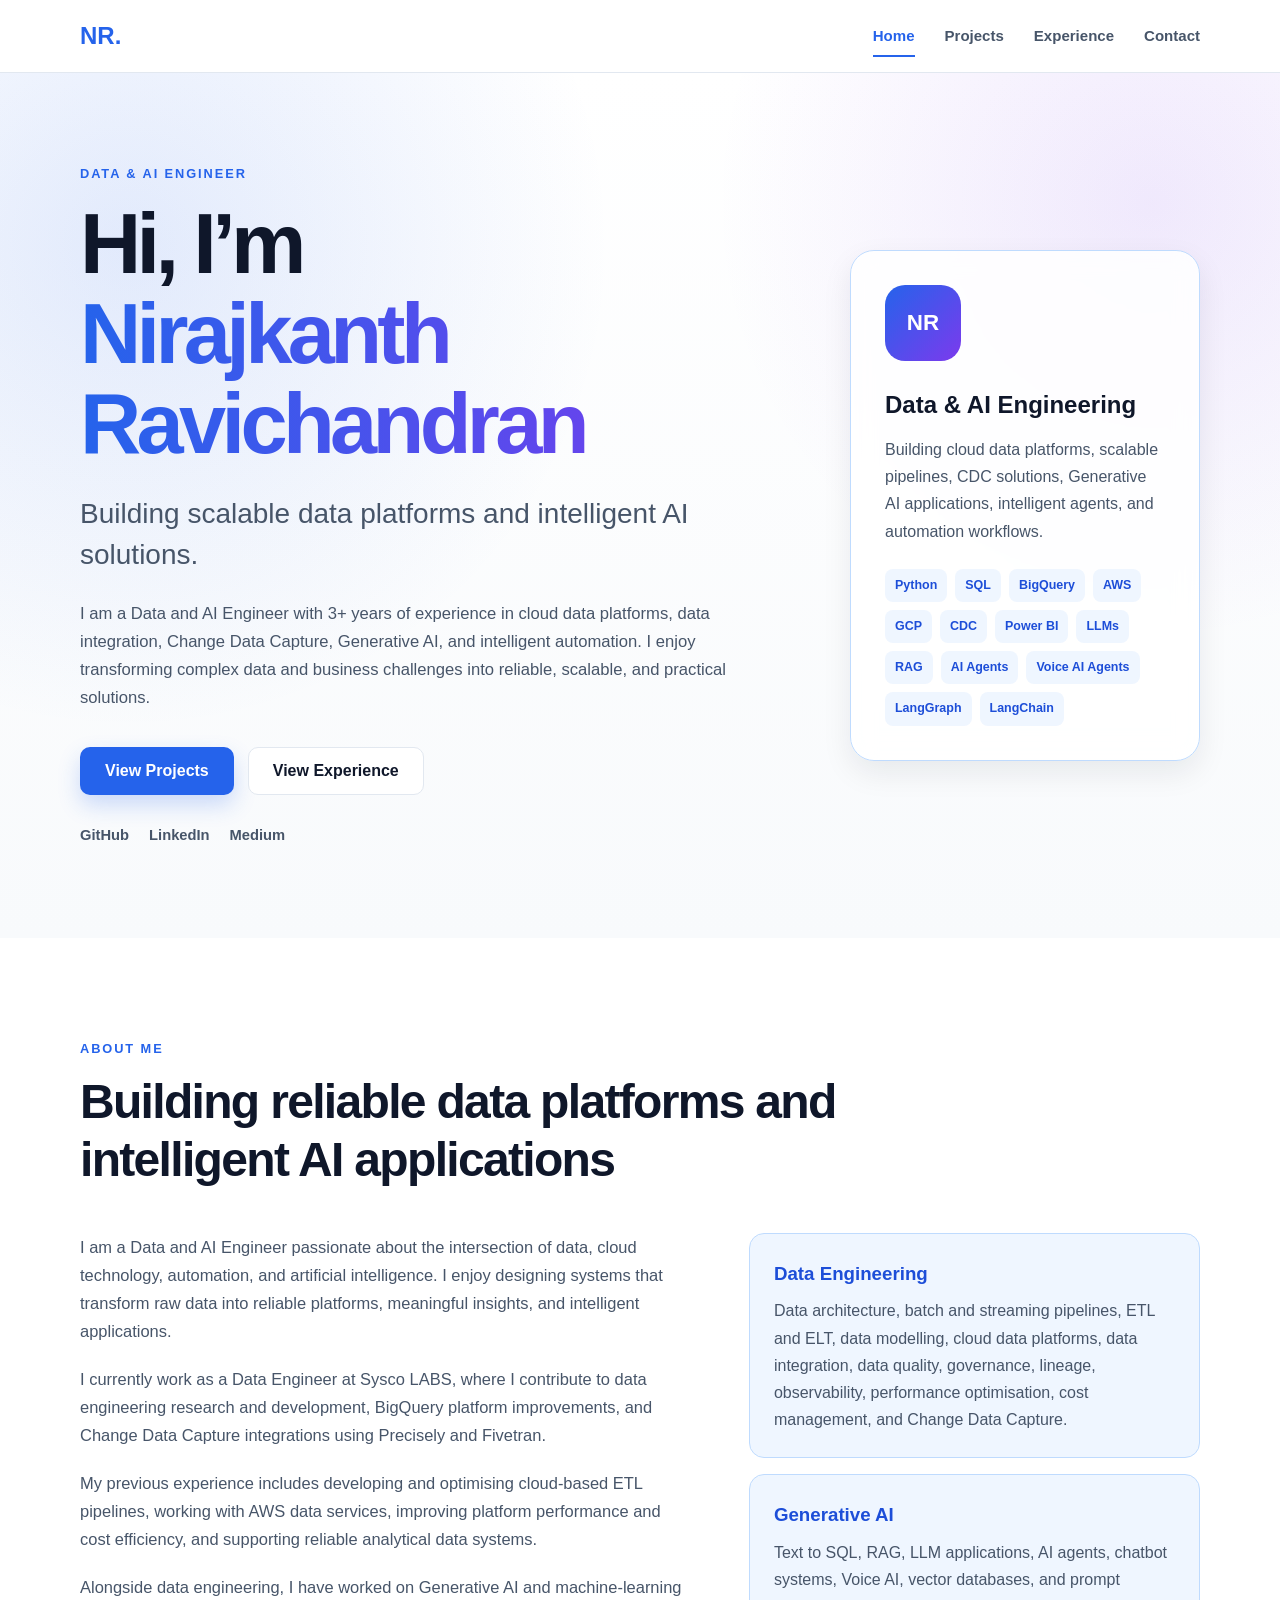
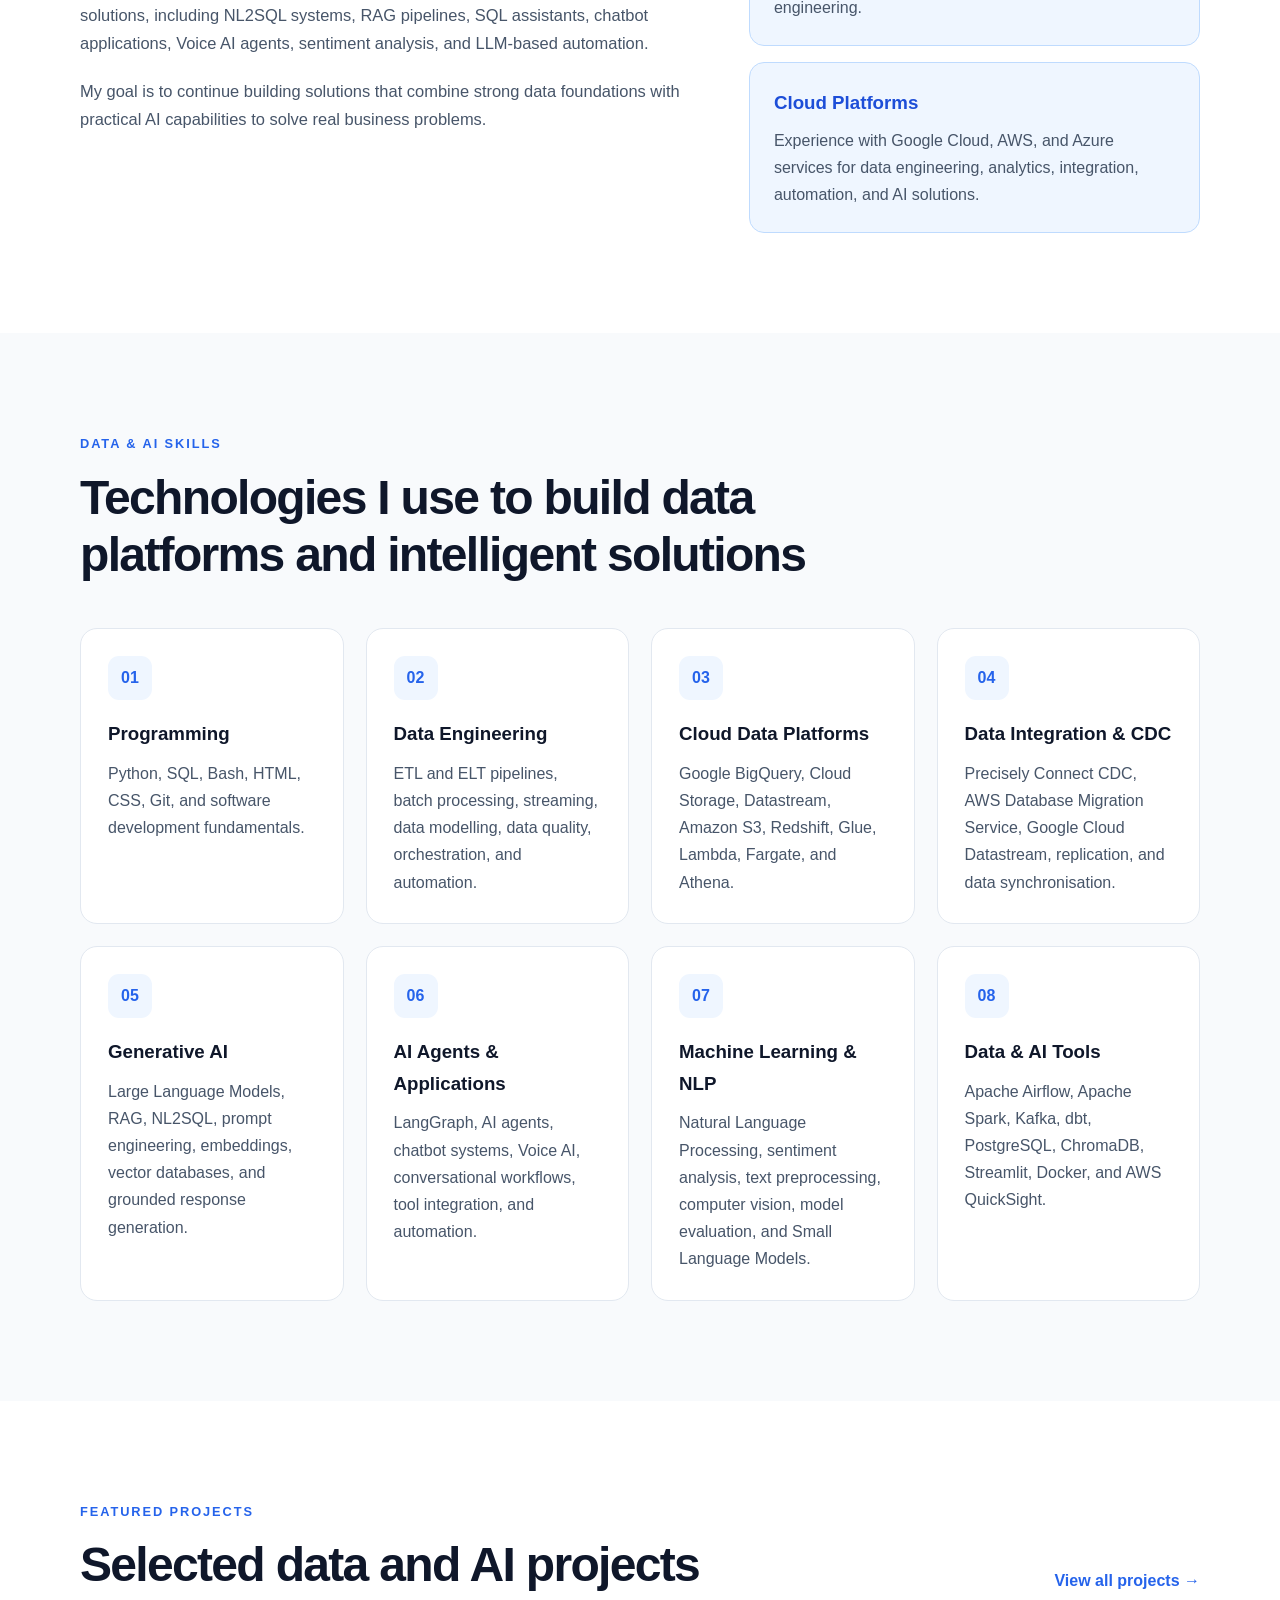
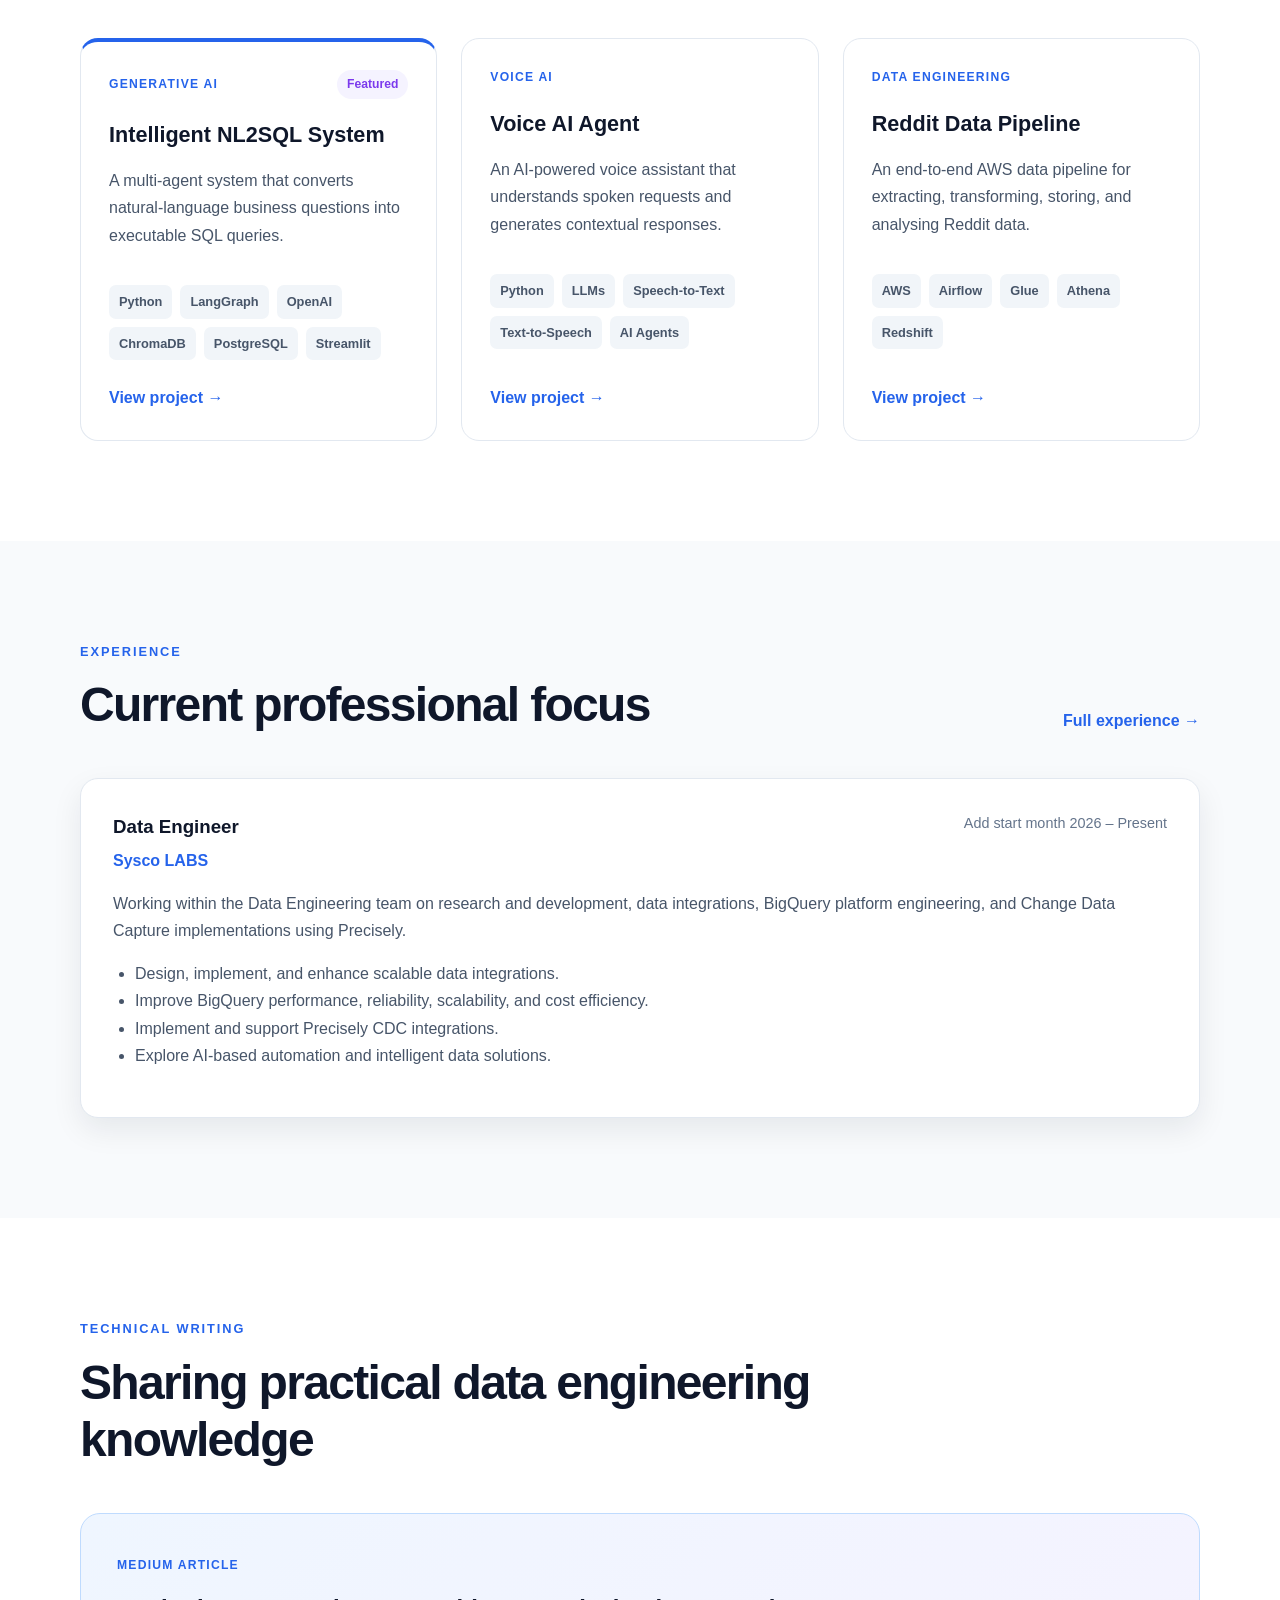
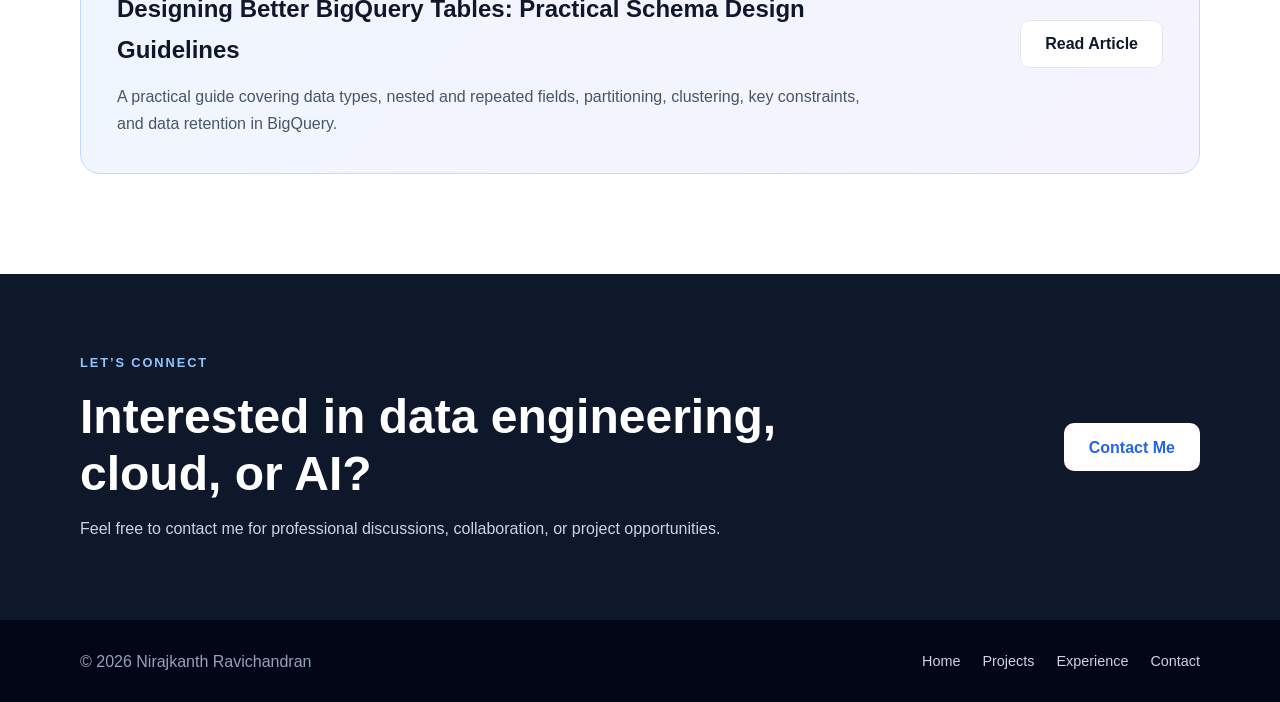
==== index.html @ 9b8dcc68 "updated" ====
<!DOCTYPE html>
<html lang="en">
<head>
  <meta charset="UTF-8">

  <meta
    name="viewport"
    content="width=device-width, initial-scale=1.0"
  >

  <meta
    name="description"
    content="Portfolio of Nirajkanth Ravichandran, Data Engineer and AI enthusiast."
  >

  <title>Nirajkanth Ravichandran | Data Engineer</title>

  <link rel="stylesheet" href="style.css">
</head>

<body>

  <header class="header">
    <nav class="navbar container">

      <a href="index.html" class="logo">NR.</a>

      <div class="nav-links">
        <a href="index.html" class="active">Home</a>
        <a href="projects.html">Projects</a>
        <a href="experience.html">Experience</a>
        <a href="contact.html">Contact</a>
      </div>

    </nav>
  </header>


  <main>

    <!-- Hero -->
    <section class="hero">

      <div class="container hero-grid">

        <div class="hero-content">

          <p class="eyebrow">
            DATA & AI ENGINEER
          </p>

          <h1>
            Hi, I’m
            <span>Nirajkanth Ravichandran</span>
          </h1>

          <h2>
            Building scalable data platforms and intelligent AI solutions.
          </h2>

          <p class="hero-description">
            I am a Data and AI Engineer with 3+ years of experience in cloud data platforms,
            data integration, Change Data Capture, Generative AI, and intelligent
            automation. I enjoy transforming complex data and business challenges
            into reliable, scalable, and practical solutions.
          </p>

          <div class="hero-buttons">

            <a
              href="projects.html"
              class="button primary-button"
            >
              View Projects
            </a>

            <a
              href="experience.html"
              class="button secondary-button"
            >
              View Experience
            </a>

          </div>

          <div class="social-links">

            <a
              href="https://github.com/Nirajkanth"
              target="_blank"
              rel="noopener noreferrer"
            >
              GitHub
            </a>

            <a
              href="https://www.linkedin.com/in/nirajkanth-ravichandran-13092b1b9"
              target="_blank"
              rel="noopener noreferrer"
            >
              LinkedIn
            </a>

            <a
              href="https://medium.com/@Nirajkanth"
              target="_blank"
              rel="noopener noreferrer"
            >
              Medium
            </a>

          </div>

        </div>


        <div class="hero-card">

          <div class="hero-card-icon">
            NR
          </div>

          <h3>Data & AI Engineering</h3>

          <p>
            Building cloud data platforms, scalable pipelines, CDC solutions,
            Generative AI applications, intelligent agents, and automation workflows.
          </p>

          <div class="hero-tags">
            <span>Python</span>
            <span>SQL</span>
            <span>BigQuery</span>
            <span>AWS</span>
            <span>GCP</span>
            <span>CDC</span>
            <span>Power BI</span>
            <span>LLMs</span>
            <span>RAG</span>
            <span>AI Agents</span>
            <span>Voice AI Agents</span>
            <span>LangGraph</span>
            <span>LangChain</span>
          </div>

        </div>

      </div>

    </section>


    <!-- About -->
    <section class="section">

      <div class="container">

        <p class="section-label">ABOUT ME</p>

        <h2 class="section-title">
          Building reliable data platforms and intelligent AI applications
        </h2>

        <div class="about-grid">

          <div class="about-content">

            <p>
              I am a Data and AI Engineer passionate about the intersection of
              data, cloud technology, automation, and artificial intelligence.
              I enjoy designing systems that transform raw data into reliable
              platforms, meaningful insights, and intelligent applications.
            </p>

            <p>
              I currently work as a Data Engineer at Sysco LABS, where I
              contribute to data engineering research and development,
              BigQuery platform improvements, and Change Data Capture
              integrations using Precisely and Fivetran.
            </p>

            <p>
              My previous experience includes developing and optimising
              cloud-based ETL pipelines, working with AWS data services,
              improving platform performance and cost efficiency, and supporting
              reliable analytical data systems.
            </p>

            <p>
              Alongside data engineering, I have worked on Generative AI and
              machine-learning solutions, including NL2SQL systems, RAG pipelines,
              SQL assistants, chatbot applications, Voice AI agents, sentiment
              analysis, and LLM-based automation.
            </p>

            <p>
              My goal is to continue building solutions that combine strong data
              foundations with practical AI capabilities to solve real business
              problems.
            </p>

          </div>


          <div class="highlights">

            <article class="highlight-card">
              <h3>Data Engineering</h3>
              <p>
                Data architecture, batch and streaming pipelines, ETL and ELT,
                data modelling, cloud data platforms, data integration,
                data quality, governance, lineage, observability,
                performance optimisation, cost management, and Change Data Capture.
              </p>
            </article>


            <article class="highlight-card">
              <h3>Generative AI</h3>
              <p>
                Text to SQL, RAG, LLM applications, AI agents, chatbot systems,
                Voice AI, vector databases, and prompt engineering.
              </p>
            </article>

            <article class="highlight-card">

              <h3>Cloud Platforms</h3>

              <p>
                 Experience with Google Cloud, AWS, and Azure services for
                data engineering, analytics, integration, automation,
                and AI solutions.
              </p>

            </article>

          </div>

        </div>

      </div>

    </section>


    <!-- Skills -->
    <section class="section alternate-section">

      <div class="container">

        <p class="section-label">DATA & AI SKILLS</p>

        <h2 class="section-title">
          Technologies I use to build data platforms and intelligent solutions
        </h2>

        <div class="skills-grid">

  <article class="skill-card">

    <div class="skill-number">01</div>

    <h3>Programming</h3>

    <p>
      Python, SQL, Bash, HTML, CSS, Git, and software development
      fundamentals.
    </p>

  </article>


  <article class="skill-card">

    <div class="skill-number">02</div>

    <h3>Data Engineering</h3>

    <p>
      ETL and ELT pipelines, batch processing, streaming,
      data modelling, data quality, orchestration, and automation.
    </p>

  </article>


  <article class="skill-card">

    <div class="skill-number">03</div>

    <h3>Cloud Data Platforms</h3>

    <p>
      Google BigQuery, Cloud Storage, Datastream, Amazon S3,
      Redshift, Glue, Lambda, Fargate, and Athena.
    </p>

  </article>


  <article class="skill-card">

    <div class="skill-number">04</div>

    <h3>Data Integration & CDC</h3>

    <p>
      Precisely Connect CDC, AWS Database Migration Service,
      Google Cloud Datastream, replication, and data synchronisation.
    </p>

  </article>


  <article class="skill-card">

    <div class="skill-number">05</div>

    <h3>Generative AI</h3>

    <p>
      Large Language Models, RAG, NL2SQL, prompt engineering,
      embeddings, vector databases, and grounded response generation.
    </p>

  </article>


  <article class="skill-card">

    <div class="skill-number">06</div>

    <h3>AI Agents & Applications</h3>

    <p>
      LangGraph, AI agents, chatbot systems, Voice AI,
      conversational workflows, tool integration, and automation.
    </p>

  </article>


  <article class="skill-card">

    <div class="skill-number">07</div>

    <h3>Machine Learning & NLP</h3>

    <p>
      Natural Language Processing, sentiment analysis,
      text preprocessing, computer vision, model evaluation,
      and Small Language Models.
    </p>

  </article>


  <article class="skill-card">

    <div class="skill-number">08</div>

    <h3>Data & AI Tools</h3>

    <p>
      Apache Airflow, Apache Spark, Kafka, dbt, PostgreSQL,
      ChromaDB, Streamlit, Docker, and AWS QuickSight.
    </p>

  </article>

</div>

      </div>

    </section>


    <!-- Featured Projects -->
    <section class="section">

      <div class="container">

        <div class="section-heading-row">

          <div>
            <p class="section-label">FEATURED PROJECTS</p>

            <h2 class="section-title">
              Selected data and AI projects
            </h2>
          </div>

          <a
            href="projects.html"
            class="text-link"
          >
            View all projects →
          </a>

        </div>


        <div class="projects-grid">

          <article class="project-card featured-project">

            <div class="project-top">
              <span class="project-category">
                GENERATIVE AI
              </span>

              <span class="project-status">
                Featured
              </span>
            </div>

            <h3>Intelligent NL2SQL System</h3>

            <p>
              A multi-agent system that converts natural-language
              business questions into executable SQL queries.
            </p>

            <div class="technology-list">
              <span>Python</span>
              <span>LangGraph</span>
              <span>OpenAI</span>
              <span>ChromaDB</span>
              <span>PostgreSQL</span>
              <span>Streamlit</span>
            </div>

            <a
              href="projects.html#nl2sql"
              class="project-link"
            >
              View project →
            </a>

          </article>


          <article class="project-card">

            <div class="project-top">
              <span class="project-category">
                VOICE AI
              </span>
            </div>

            <h3>Voice AI Agent</h3>

            <p>
              An AI-powered voice assistant that understands spoken
              requests and generates contextual responses.
            </p>

            <div class="technology-list">
              <span>Python</span>
              <span>LLMs</span>
              <span>Speech-to-Text</span>
              <span>Text-to-Speech</span>
              <span>AI Agents</span>
            </div>

            <a
              href="projects.html#voice-ai"
              class="project-link"
            >
              View project →
            </a>

          </article>


          <article class="project-card">

            <div class="project-top">
              <span class="project-category">
                DATA ENGINEERING
              </span>
            </div>

            <h3>Reddit Data Pipeline</h3>

            <p>
              An end-to-end AWS data pipeline for extracting,
              transforming, storing, and analysing Reddit data.
            </p>

            <div class="technology-list">
              <span>AWS</span>
              <span>Airflow</span>
              <span>Glue</span>
              <span>Athena</span>
              <span>Redshift</span>
            </div>

            <a
              href="projects.html#reddit-pipeline"
              class="project-link"
            >
              View project →
            </a>

          </article>

        </div>

      </div>

    </section>


    <!-- Experience Preview -->
    <section class="section alternate-section">

      <div class="container">

        <div class="section-heading-row">

          <div>
            <p class="section-label">EXPERIENCE</p>

            <h2 class="section-title">
              Current professional focus
            </h2>
          </div>

          <a
            href="experience.html"
            class="text-link"
          >
            Full experience →
          </a>

        </div>


        <article class="experience-preview">

          <div class="experience-header">

            <div>
              <h3>Data Engineer</h3>
              <p class="company-name">Sysco LABS</p>
            </div>

            <span class="experience-date">
              Add start month 2026 – Present
            </span>

          </div>

          <p>
            Working within the Data Engineering team on research and development,
            data integrations, BigQuery platform engineering, and Change Data
            Capture implementations using Precisely.
          </p>

          <ul>
            <li>
              Design, implement, and enhance scalable data integrations.
            </li>

            <li>
              Improve BigQuery performance, reliability, scalability,
              and cost efficiency.
            </li>

            <li>
              Implement and support Precisely CDC integrations.
            </li>

            <li>
              Explore AI-based automation and intelligent data solutions.
            </li>
          </ul>

        </article>

      </div>

    </section>


    <!-- Article -->
    <section class="section">

      <div class="container">

        <p class="section-label">TECHNICAL WRITING</p>

        <h2 class="section-title">
          Sharing practical data engineering knowledge
        </h2>

        <article class="article-card">

          <div>

            <span class="article-platform">
              MEDIUM ARTICLE
            </span>

            <h3>
              Designing Better BigQuery Tables:
              Practical Schema Design Guidelines
            </h3>

            <p>
              A practical guide covering data types, nested and repeated
              fields, partitioning, clustering, key constraints,
              and data retention in BigQuery.
            </p>

          </div>

          <a
            href="YOUR-MEDIUM-ARTICLE-LINK"
            class="button secondary-button"
            target="_blank"
            rel="noopener noreferrer"
          >
            Read Article
          </a>

        </article>

      </div>

    </section>


    <!-- Contact CTA -->
    <section class="contact-cta">

      <div class="container contact-cta-content">

        <div>
          <p class="section-label light-label">
            LET’S CONNECT
          </p>

          <h2>
            Interested in data engineering, cloud, or AI?
          </h2>

          <p>
            Feel free to contact me for professional discussions,
            collaboration, or project opportunities.
          </p>
        </div>

        <a
          href="contact.html"
          class="button light-button"
        >
          Contact Me
        </a>

      </div>

    </section>

  </main>


  <footer class="footer">

    <div class="container footer-content">

      <p>
        © 2026 Nirajkanth Ravichandran
      </p>

      <div class="footer-links">
        <a href="index.html">Home</a>
        <a href="projects.html">Projects</a>
        <a href="experience.html">Experience</a>
        <a href="contact.html">Contact</a>
      </div>

    </div>

  </footer>

</body>
</html>
---- style.css ----
/* =========================================
   Root variables
========================================= */

:root {
  --primary: #2563eb;
  --primary-dark: #1d4ed8;
  --primary-light: #eff6ff;

  --accent: #7c3aed;
  --accent-light: #f5f3ff;

  --background: #ffffff;
  --background-soft: #f8fafc;
  --background-muted: #f1f5f9;

  --text-primary: #0f172a;
  --text-secondary: #475569;
  --text-muted: #64748b;

  --border: #e2e8f0;
  --border-blue: #bfdbfe;

  --shadow:
    0 12px 30px rgba(15, 23, 42, 0.08);

  --shadow-hover:
    0 20px 45px rgba(15, 23, 42, 0.13);

  --container-width: 1120px;
}


/* =========================================
   Global styles
========================================= */

* {
  box-sizing: border-box;
}


html {
  scroll-behavior: smooth;
  scroll-padding-top: 90px;
}


body {
  margin: 0;

  background: var(--background);
  color: var(--text-primary);

  font-family:
    Inter,
    "Segoe UI",
    Arial,
    sans-serif;

  line-height: 1.7;
}


a {
  color: inherit;
}


img {
  max-width: 100%;
}


.container {
  width: min(90%, var(--container-width));
  margin: 0 auto;
}


/* =========================================
   Navigation
========================================= */

.header {
  position: sticky;
  top: 0;
  z-index: 1000;

  background: rgba(255, 255, 255, 0.94);
  border-bottom: 1px solid var(--border);

  backdrop-filter: blur(14px);
}


.navbar {
  min-height: 72px;

  display: flex;
  align-items: center;
  justify-content: space-between;
}


.logo {
  color: var(--primary);
  font-size: 1.5rem;
  font-weight: 800;
  text-decoration: none;
}


.nav-links {
  display: flex;
  align-items: center;
  gap: 30px;
}


.nav-links a {
  position: relative;

  color: var(--text-secondary);
  font-size: 0.94rem;
  font-weight: 600;
  text-decoration: none;

  transition: color 0.2s ease;
}


.nav-links a::after {
  position: absolute;
  bottom: -8px;
  left: 0;

  width: 0;
  height: 2px;

  background: var(--primary);
  content: "";

  transition: width 0.2s ease;
}


.nav-links a:hover,
.nav-links a.active {
  color: var(--primary);
}


.nav-links a:hover::after,
.nav-links a.active::after {
  width: 100%;
}


/* =========================================
   Hero section
========================================= */

.hero {
  min-height: calc(100vh - 72px);

  display: flex;
  align-items: center;

  background:
    radial-gradient(
      circle at 10% 20%,
      rgba(37, 99, 235, 0.13),
      transparent 36%
    ),
    radial-gradient(
      circle at 90% 15%,
      rgba(124, 58, 237, 0.11),
      transparent 32%
    ),
    linear-gradient(
      180deg,
      #ffffff 0%,
      #f8fafc 100%
    );
}


.hero-grid {
  display: grid;
  grid-template-columns: 1.5fr 0.75fr;
  gap: 70px;
  align-items: center;

  padding-top: 90px;
  padding-bottom: 90px;
}


.eyebrow,
.section-label {
  margin: 0 0 14px;

  color: var(--primary);
  font-size: 0.8rem;
  font-weight: 800;
  letter-spacing: 0.15em;
}


.hero h1 {
  margin: 0;

  font-size: clamp(3rem, 7vw, 5.3rem);
  line-height: 1.06;
  letter-spacing: -0.055em;
}


.hero h1 span {
  display: block;

  background:
    linear-gradient(
      90deg,
      var(--primary),
      var(--accent)
    );

  background-clip: text;
  -webkit-background-clip: text;

  color: transparent;
}


.hero h2 {
  max-width: 760px;
  margin: 26px 0 0;

  color: var(--text-secondary);
  font-size: clamp(1.25rem, 3vw, 1.75rem);
  font-weight: 500;
  line-height: 1.45;
}


.hero-description {
  max-width: 760px;
  margin: 24px 0 0;

  color: var(--text-secondary);
  font-size: 1.04rem;
}


.hero-buttons {
  display: flex;
  flex-wrap: wrap;
  gap: 14px;

  margin-top: 34px;
}


.social-links {
  display: flex;
  flex-wrap: wrap;
  gap: 20px;

  margin-top: 28px;
}


.social-links a {
  color: var(--text-secondary);
  font-size: 0.92rem;
  font-weight: 700;
  text-decoration: none;
}


.social-links a:hover {
  color: var(--primary);
}


.hero-card {
  padding: 34px;

  background: rgba(255, 255, 255, 0.86);
  border: 1px solid var(--border-blue);
  border-radius: 24px;

  box-shadow: var(--shadow);
  backdrop-filter: blur(12px);
}


.hero-card-icon {
  width: 76px;
  height: 76px;

  display: flex;
  align-items: center;
  justify-content: center;

  margin-bottom: 24px;

  background:
    linear-gradient(
      135deg,
      var(--primary),
      var(--accent)
    );

  border-radius: 20px;

  color: #ffffff;
  font-size: 1.4rem;
  font-weight: 800;
}


.hero-card h3 {
  margin: 0 0 10px;
  font-size: 1.5rem;
}


.hero-card p {
  margin: 0;
  color: var(--text-secondary);
}


.hero-tags {
  display: flex;
  flex-wrap: wrap;
  gap: 8px;

  margin-top: 24px;
}


.hero-tags span {
  padding: 6px 10px;

  background: var(--primary-light);
  border-radius: 8px;

  color: var(--primary-dark);
  font-size: 0.78rem;
  font-weight: 700;
}


/* =========================================
   Buttons
========================================= */

.button {
  min-height: 48px;
  padding: 0 24px;

  display: inline-flex;
  align-items: center;
  justify-content: center;

  border: 1px solid transparent;
  border-radius: 10px;

  font-weight: 700;
  text-decoration: none;

  transition:
    transform 0.2s ease,
    box-shadow 0.2s ease,
    background 0.2s ease,
    border-color 0.2s ease;
}


.button:hover {
  transform: translateY(-2px);
}


.primary-button {
  background: var(--primary);
  color: #ffffff;

  box-shadow:
    0 10px 22px rgba(37, 99, 235, 0.22);
}


.primary-button:hover {
  background: var(--primary-dark);
}


.secondary-button {
  background: #ffffff;
  border-color: var(--border);
  color: var(--text-primary);
}


.secondary-button:hover {
  border-color: var(--primary);
  color: var(--primary);
  box-shadow: var(--shadow);
}


.light-button {
  flex-shrink: 0;

  background: #ffffff;
  color: var(--primary);
}


.light-button:hover {
  box-shadow:
    0 14px 30px rgba(0, 0, 0, 0.2);
}


/* =========================================
   Page hero
========================================= */

.page-hero {
  padding: 110px 0 85px;

  background:
    radial-gradient(
      circle at 15% 30%,
      rgba(37, 99, 235, 0.12),
      transparent 38%
    ),
    linear-gradient(
      180deg,
      #ffffff 0%,
      var(--background-soft) 100%
    );
}


.page-hero h1 {
  max-width: 800px;
  margin: 0;

  font-size: clamp(2.8rem, 6vw, 4.8rem);
  line-height: 1.08;
  letter-spacing: -0.05em;
}


.page-hero p:last-child {
  max-width: 720px;
  margin: 22px 0 0;

  color: var(--text-secondary);
  font-size: 1.08rem;
}


/* =========================================
   Sections
========================================= */

.section {
  padding: 100px 0;
}


.alternate-section {
  background: var(--background-soft);
}


.section-title {
  max-width: 760px;
  margin: 0 0 44px;

  font-size: clamp(2rem, 4vw, 3rem);
  line-height: 1.2;
  letter-spacing: -0.035em;
}


.section-heading-row {
  display: flex;
  align-items: flex-end;
  justify-content: space-between;
  gap: 30px;

  margin-bottom: 44px;
}


.section-heading-row .section-title {
  margin-bottom: 0;
}


.text-link {
  flex-shrink: 0;

  color: var(--primary);
  font-weight: 700;
  text-decoration: none;
}


.text-link:hover {
  text-decoration: underline;
}


/* =========================================
   About section
========================================= */

.about-grid {
  display: grid;
  grid-template-columns: 1.35fr 1fr;
  gap: 60px;
  align-items: start;
}


.about-content p {
  margin-top: 0;
  margin-bottom: 20px;

  color: var(--text-secondary);
  font-size: 1.03rem;
}


.highlights {
  display: grid;
  gap: 16px;
}


.highlight-card {
  padding: 24px;

  background: var(--primary-light);
  border: 1px solid var(--border-blue);
  border-radius: 15px;
}


.highlight-card h3 {
  margin: 0 0 8px;
  color: var(--primary-dark);
}


.highlight-card p {
  margin: 0;
  color: var(--text-secondary);
}


/* =========================================
   Skills
========================================= */

.skills-grid {
  display: grid;
  grid-template-columns: repeat(4, 1fr);
  gap: 22px;
}


.skill-card {
  padding: 27px;

  background: #ffffff;
  border: 1px solid var(--border);
  border-radius: 17px;

  transition:
    transform 0.2s ease,
    border-color 0.2s ease,
    box-shadow 0.2s ease;
}


.skill-card:hover {
  transform: translateY(-5px);

  border-color: var(--border-blue);
  box-shadow: var(--shadow-hover);
}


.skill-number {
  width: 44px;
  height: 44px;

  display: flex;
  align-items: center;
  justify-content: center;

  margin-bottom: 18px;

  background: var(--primary-light);
  border-radius: 11px;

  color: var(--primary);
  font-weight: 800;
}


.skill-card h3 {
  margin: 0 0 10px;
}


.skill-card p {
  margin: 0;
  color: var(--text-secondary);
}


/* =========================================
   Projects
========================================= */

.projects-grid {
  display: grid;
  grid-template-columns: repeat(3, 1fr);
  gap: 24px;
}


.project-card {
  display: flex;
  flex-direction: column;

  padding: 28px;

  background: #ffffff;
  border: 1px solid var(--border);
  border-radius: 18px;

  transition:
    transform 0.25s ease,
    border-color 0.25s ease,
    box-shadow 0.25s ease;
}


.project-card:hover {
  transform: translateY(-6px);

  border-color: var(--border-blue);
  box-shadow: var(--shadow-hover);
}


.featured-project {
  border-top: 4px solid var(--primary);
}


.project-top {
  display: flex;
  align-items: center;
  justify-content: space-between;
  gap: 12px;

  margin-bottom: 18px;
}


.project-category,
.article-platform {
  color: var(--primary);
  font-size: 0.76rem;
  font-weight: 800;
  letter-spacing: 0.1em;
}


.project-status {
  padding: 4px 10px;

  background: var(--accent-light);
  border-radius: 999px;

  color: var(--accent);
  font-size: 0.76rem;
  font-weight: 700;
}


.project-card h3 {
  margin: 0 0 14px;
  font-size: 1.35rem;
}


.project-card p {
  margin: 0 0 18px;
  color: var(--text-secondary);
}


.technology-list {
  display: flex;
  flex-wrap: wrap;
  gap: 8px;

  margin: 18px 0 24px;
}


.technology-list span {
  padding: 6px 10px;

  background: var(--background-muted);
  border-radius: 7px;

  color: var(--text-secondary);
  font-size: 0.8rem;
  font-weight: 650;
}


.project-link {
  margin-top: auto;

  color: var(--primary);
  font-weight: 700;
  text-decoration: none;
}


.project-link:hover {
  text-decoration: underline;
}


/* =========================================
   Project detail page
========================================= */

.project-details-grid {
  display: grid;
  gap: 34px;
}


.project-detail-card {
  scroll-margin-top: 100px;

  padding: 38px;

  background: #ffffff;
  border: 1px solid var(--border);
  border-radius: 20px;

  box-shadow: var(--shadow);
}


.project-detail-card h2 {
  margin: 0 0 12px;
  font-size: 2rem;
}


.project-detail-card h3 {
  margin: 26px 0 10px;
  font-size: 1.15rem;
}


.project-detail-card p {
  color: var(--text-secondary);
}


.project-summary {
  max-width: 850px;
  font-size: 1.05rem;
}


.detail-list {
  padding-left: 22px;
  color: var(--text-secondary);
}


.detail-list li {
  margin-bottom: 9px;
}


.project-actions {
  display: flex;
  flex-wrap: wrap;
  gap: 12px;

  margin-top: 28px;
}


/* =========================================
   Experience preview
========================================= */

.experience-preview {
  padding: 32px;

  background: #ffffff;
  border: 1px solid var(--border);
  border-radius: 18px;

  box-shadow: var(--shadow);
}


.experience-header,
.timeline-heading {
  display: flex;
  justify-content: space-between;
  gap: 24px;
}


.experience-header h3,
.timeline-heading h2 {
  margin: 0;
}


.company-name {
  margin: 4px 0 0;

  color: var(--primary);
  font-weight: 700;
}


.experience-date {
  color: var(--text-muted);
  font-size: 0.9rem;
  white-space: nowrap;
}


.experience-preview > p,
.experience-description {
  color: var(--text-secondary);
}


.experience-preview ul {
  padding-left: 22px;
  color: var(--text-secondary);
}


/* =========================================
   Timeline
========================================= */

.timeline {
  position: relative;
  max-width: 980px;
}


.timeline::before {
  position: absolute;
  top: 8px;
  bottom: 8px;
  left: 8px;

  width: 2px;

  background: var(--border);
  content: "";
}


.timeline-item {
  position: relative;

  display: grid;
  grid-template-columns: 18px 1fr;
  gap: 28px;

  margin-bottom: 40px;
}


.timeline-marker {
  position: relative;
  z-index: 2;

  width: 18px;
  height: 18px;
  margin-top: 10px;

  background: var(--primary);
  border: 4px solid #dbeafe;
  border-radius: 50%;
}


.timeline-content {
  padding: 34px;

  background: #ffffff;
  border: 1px solid var(--border);
  border-radius: 18px;

  box-shadow: var(--shadow);
}


/* =========================================
   Article
========================================= */

.article-card {
  display: flex;
  align-items: center;
  justify-content: space-between;
  gap: 42px;

  padding: 36px;

  background:
    linear-gradient(
      135deg,
      var(--primary-light),
      var(--accent-light)
    );

  border: 1px solid var(--border-blue);
  border-radius: 20px;
}


.article-card h3 {
  max-width: 760px;
  margin: 12px 0;

  font-size: 1.5rem;
}


.article-card p {
  max-width: 760px;
  margin: 0;

  color: var(--text-secondary);
}


/* =========================================
   Contact CTA
========================================= */

.contact-cta {
  padding: 78px 0;
  background: var(--text-primary);
  color: #ffffff;
}


.contact-cta-content {
  display: flex;
  align-items: center;
  justify-content: space-between;
  gap: 50px;
}


.contact-cta h2 {
  max-width: 720px;
  margin: 0 0 12px;

  font-size: clamp(2rem, 4vw, 3rem);
  line-height: 1.2;
}


.contact-cta p:last-child {
  max-width: 680px;
  margin: 0;

  color: #cbd5e1;
}


.light-label {
  color: #93c5fd;
}


/* =========================================
   Contact page
========================================= */

.contact-grid {
  display: grid;
  grid-template-columns: 1fr 1fr;
  gap: 70px;
  align-items: start;
}


.contact-introduction h2 {
  margin: 0 0 18px;
  font-size: clamp(2rem, 4vw, 3rem);
  line-height: 1.2;
}


.contact-introduction p {
  color: var(--text-secondary);
}


.contact-cards {
  display: grid;
  gap: 16px;
}


.contact-card {
  display: flex;
  align-items: center;
  gap: 18px;

  padding: 22px;

  background: #ffffff;
  border: 1px solid var(--border);
  border-radius: 15px;

  text-decoration: none;

  transition:
    transform 0.2s ease,
    border-color 0.2s ease,
    box-shadow 0.2s ease;
}


.contact-card:hover {
  transform: translateY(-4px);

  border-color: var(--border-blue);
  box-shadow: var(--shadow-hover);
}


.contact-icon {
  width: 48px;
  height: 48px;

  flex-shrink: 0;

  display: flex;
  align-items: center;
  justify-content: center;

  background: var(--primary-light);
  border-radius: 12px;

  color: var(--primary);
  font-weight: 800;
}


.contact-card span {
  display: block;

  color: var(--text-muted);
  font-size: 0.82rem;
}


.contact-card strong {
  color: var(--text-primary);
  overflow-wrap: anywhere;
}


/* =========================================
   Footer
========================================= */

.footer {
  background: #020617;
  color: #94a3b8;
}


.footer-content {
  min-height: 82px;

  display: flex;
  align-items: center;
  justify-content: space-between;
  gap: 25px;
}


.footer-content p {
  margin: 0;
}


.footer-links {
  display: flex;
  flex-wrap: wrap;
  gap: 22px;
}


.footer-links a {
  color: #cbd5e1;
  font-size: 0.9rem;
  text-decoration: none;
}


.footer-links a:hover {
  color: #ffffff;
}


/* =========================================
   Responsive styles
========================================= */

@media (max-width: 960px) {

  .hero-grid {
    grid-template-columns: 1fr;
    gap: 42px;
  }

  .hero-card {
    max-width: 560px;
  }

  .about-grid {
    grid-template-columns: 1fr;
    gap: 38px;
  }

  .skills-grid {
    grid-template-columns: repeat(2, 1fr);
  }

  .projects-grid {
    grid-template-columns: repeat(2, 1fr);
  }

  .contact-grid {
    grid-template-columns: 1fr;
    gap: 45px;
  }

}


@media (max-width: 720px) {

  .header {
    position: relative;
  }

  .navbar {
    flex-direction: column;
    justify-content: center;
    gap: 12px;

    padding: 15px 0;
  }

  .nav-links {
    flex-wrap: wrap;
    justify-content: center;
    gap: 10px 20px;
  }

  .nav-links a::after {
    bottom: -4px;
  }

  .hero {
    min-height: auto;
  }

  .hero-grid {
    padding-top: 75px;
    padding-bottom: 75px;
  }

  .section {
    padding: 75px 0;
  }

  .page-hero {
    padding: 80px 0 65px;
  }

  .skills-grid,
  .projects-grid {
    grid-template-columns: 1fr;
  }

  .section-heading-row {
    align-items: flex-start;
    flex-direction: column;
    gap: 15px;
  }

  .experience-header,
  .timeline-heading {
    flex-direction: column;
    gap: 6px;
  }

  .article-card {
    flex-direction: column;
    align-items: flex-start;
    gap: 28px;
  }

  .contact-cta-content {
    flex-direction: column;
    align-items: flex-start;
    gap: 28px;
  }

  .footer-content {
    flex-direction: column;
    justify-content: center;

    padding: 24px 0;
  }

  .footer-links {
    justify-content: center;
  }

}


@media (max-width: 480px) {

  .hero h1 {
    font-size: 2.65rem;
  }

  .hero-buttons {
    flex-direction: column;
  }

  .button {
    width: 100%;
  }

  .hero-card,
  .skill-card,
  .project-card,
  .project-detail-card,
  .timeline-content,
  .experience-preview,
  .article-card {
    padding: 22px;
  }

  .timeline-item {
    gap: 18px;
  }

  .contact-card {
    align-items: flex-start;
  }

}
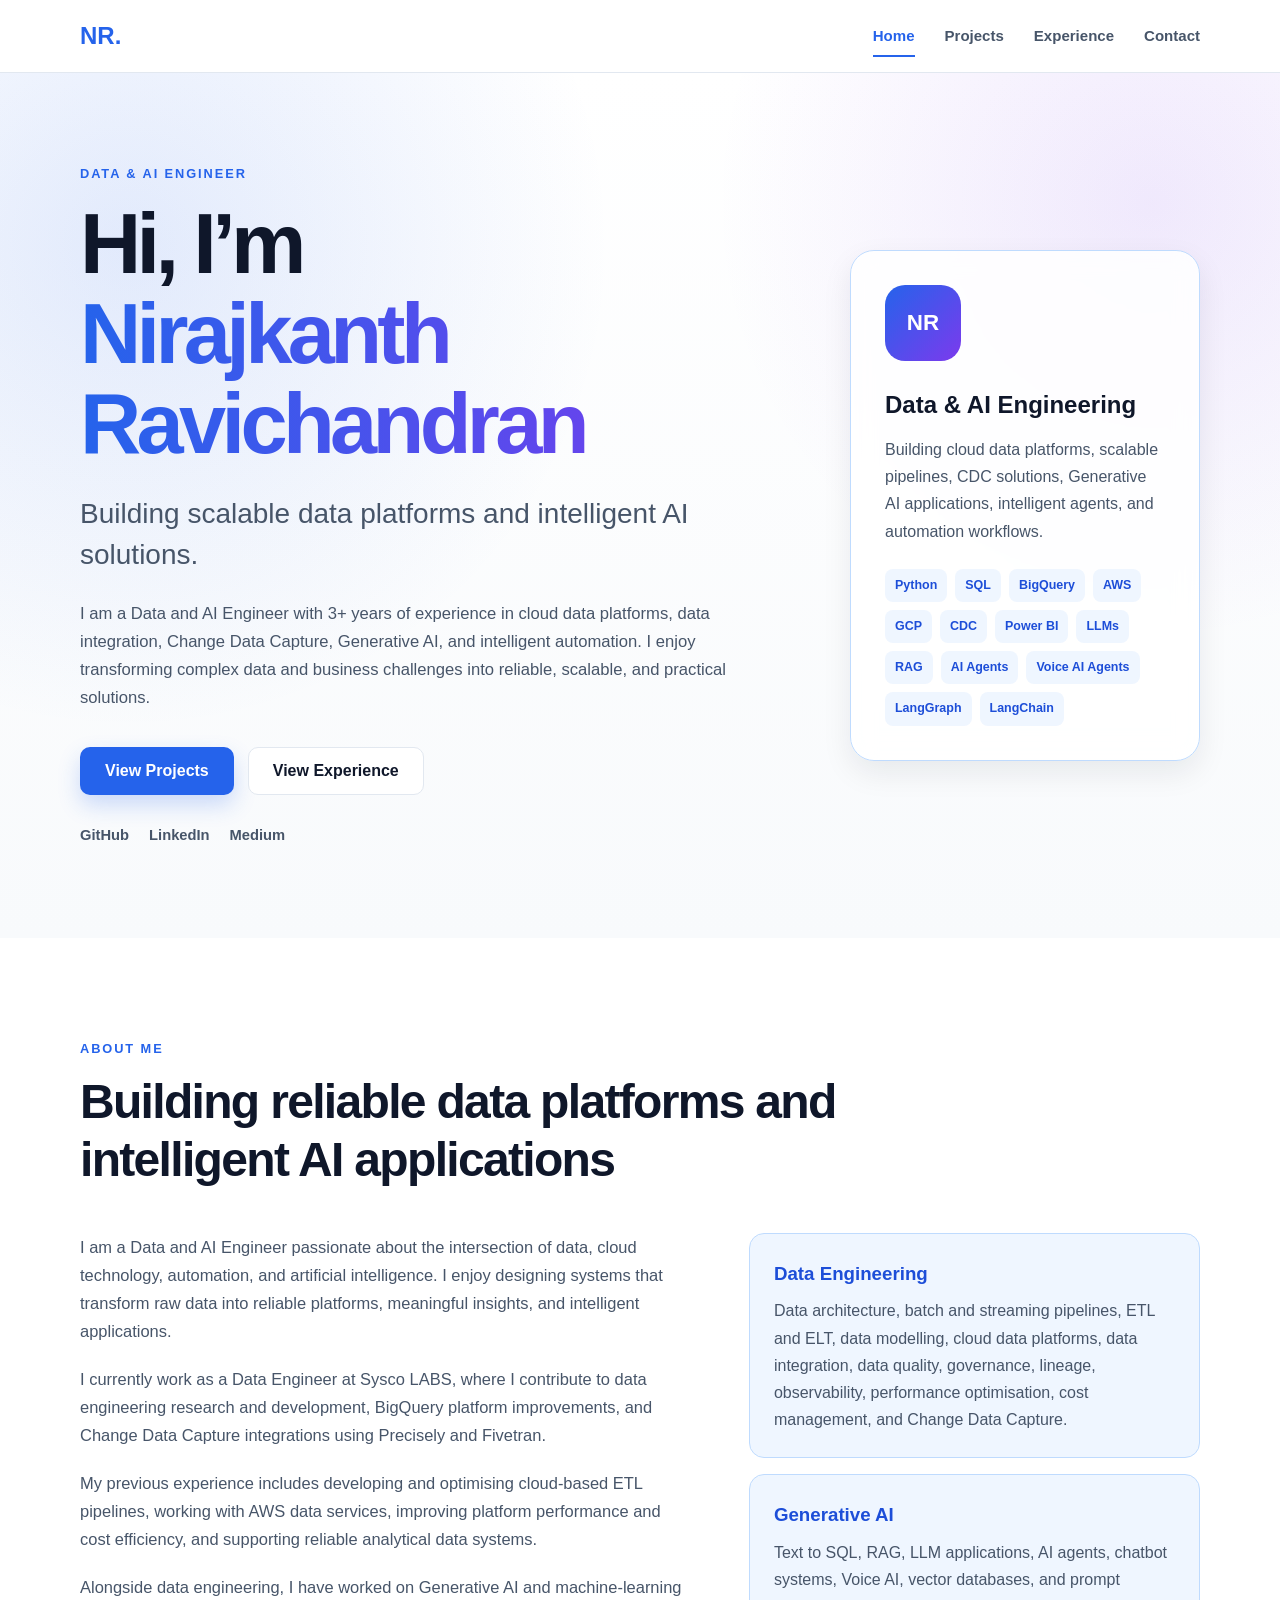
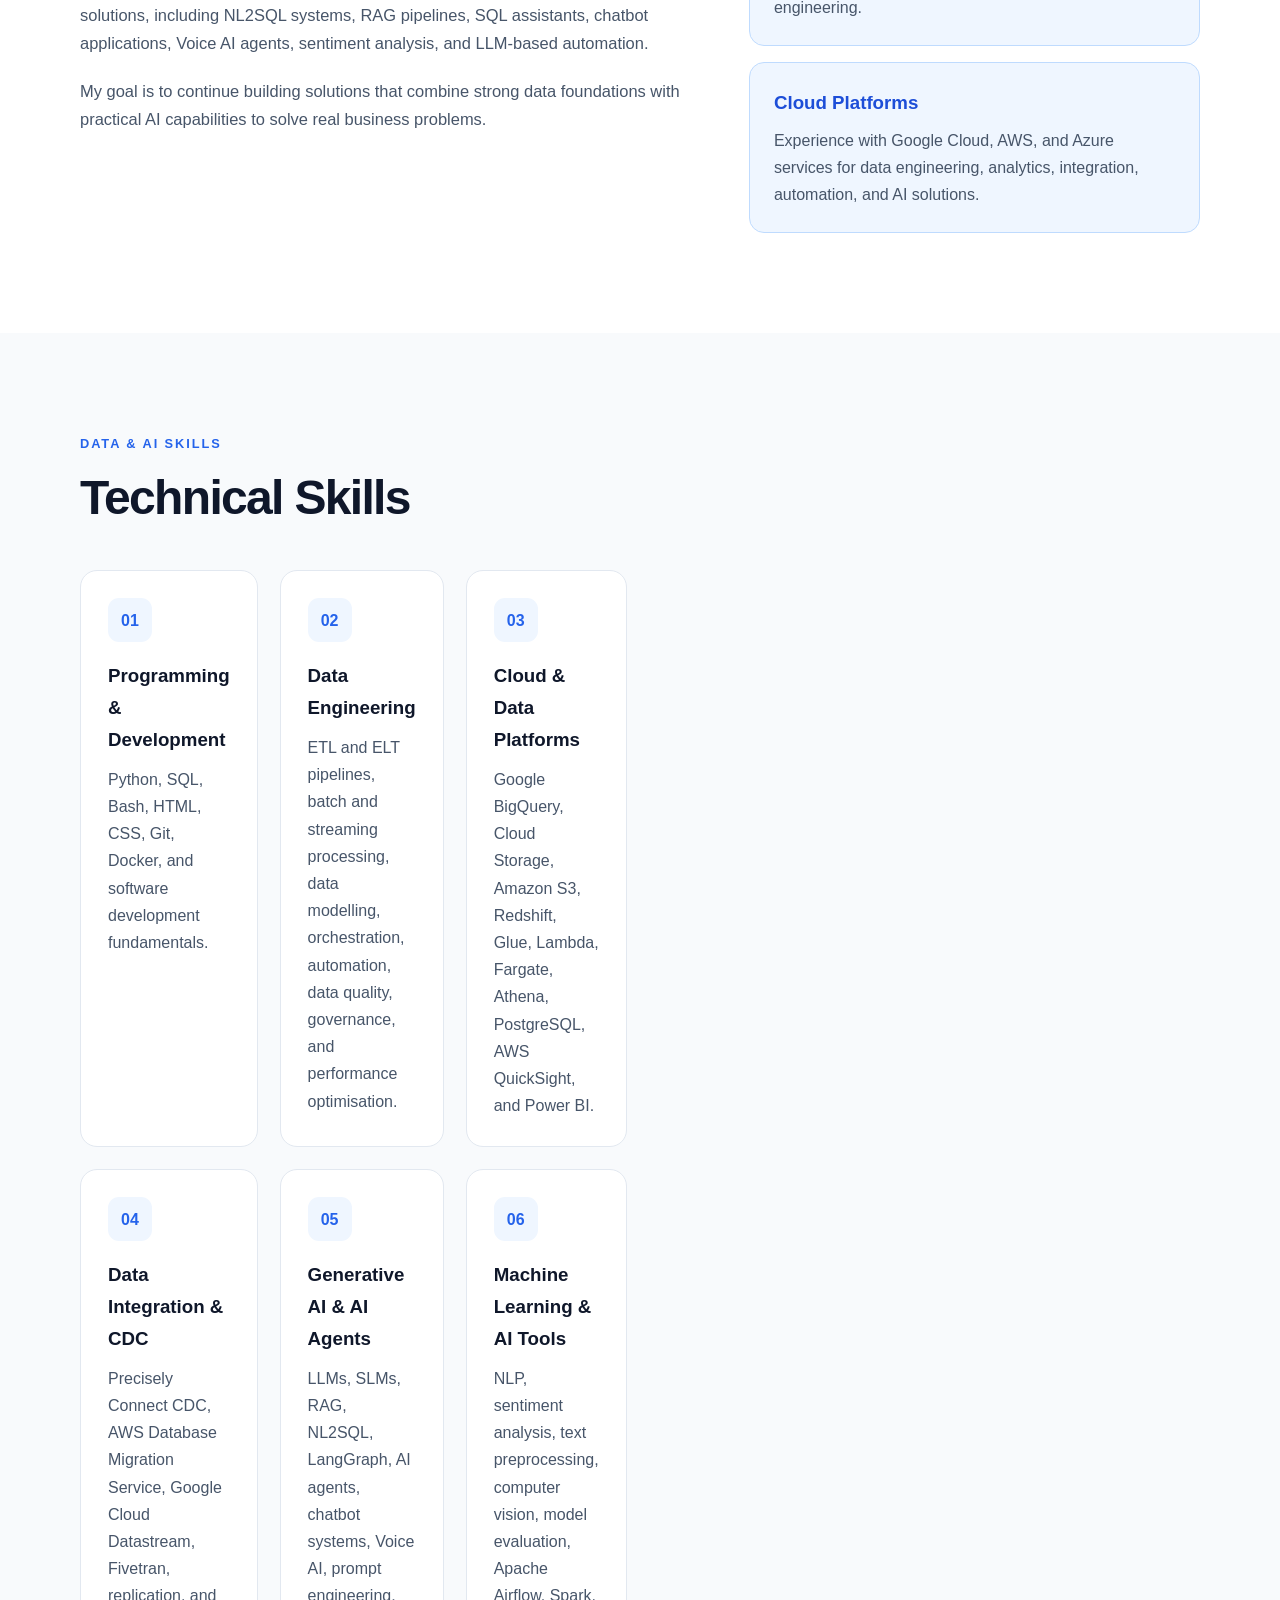
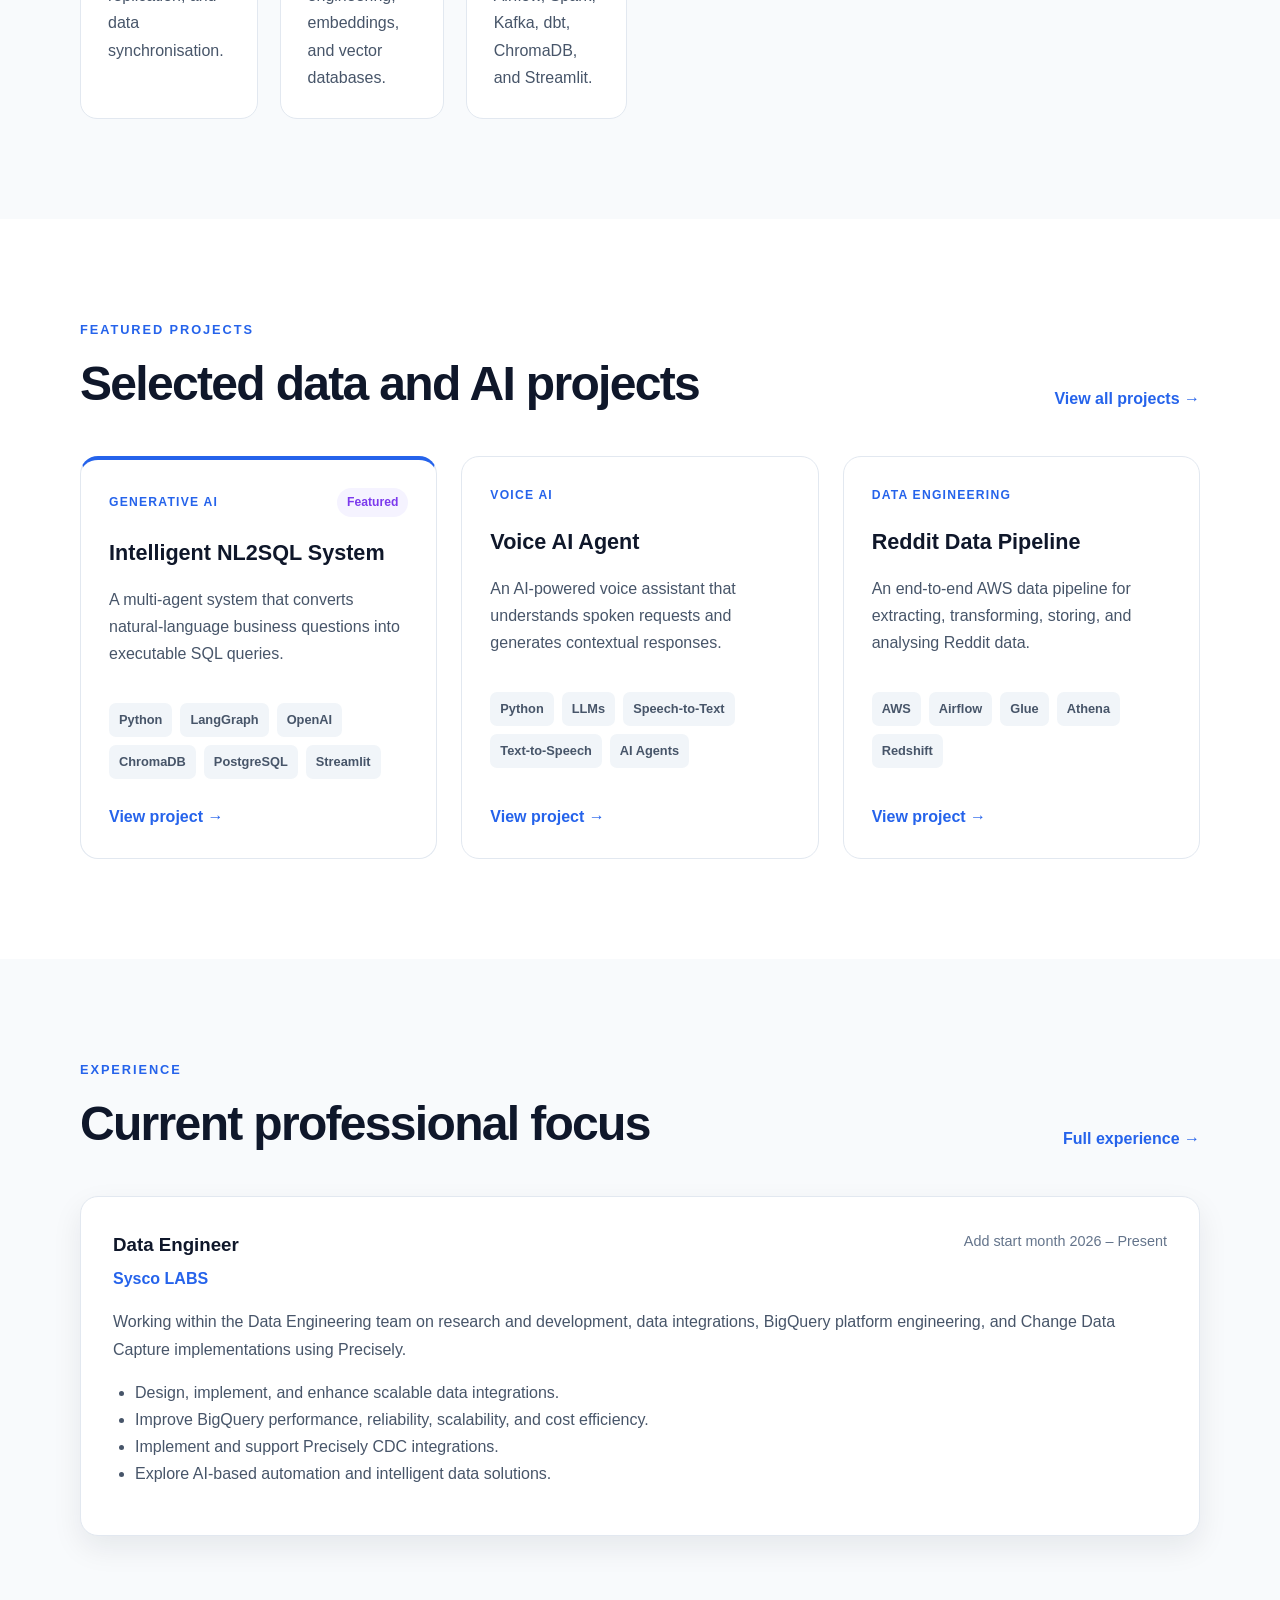
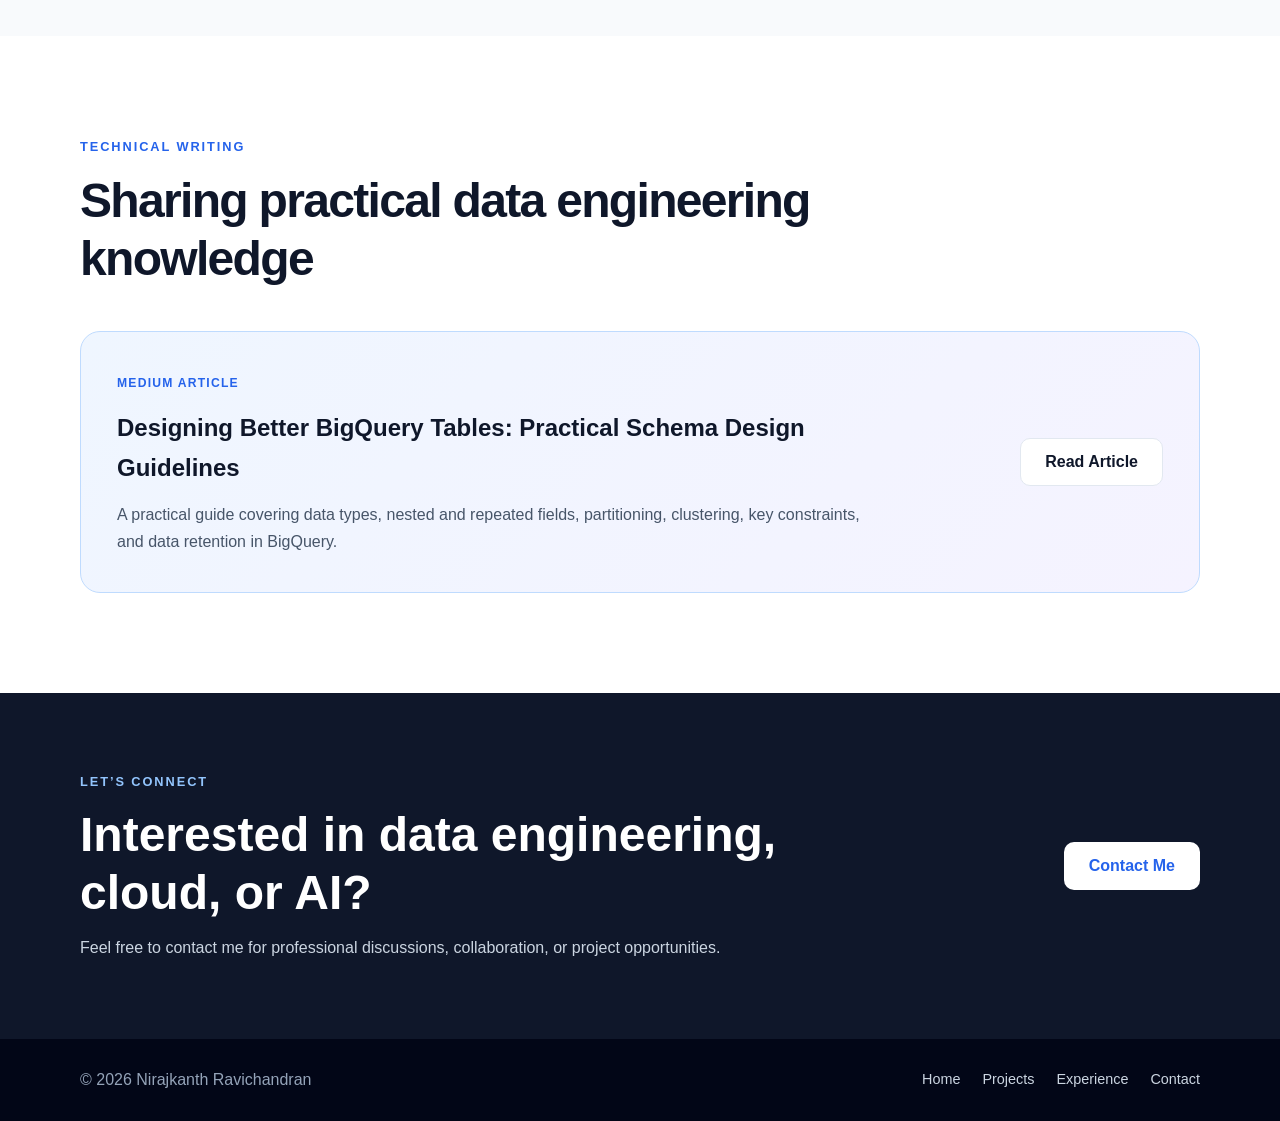
==== commit ed61b56a: "updated" ====
--- a/index.html
+++ b/index.html
@@ -252,124 +252,102 @@
         <p class="section-label">DATA & AI SKILLS</p>
 
         <h2 class="section-title">
-          Technologies I use to build data platforms and intelligent solutions
+          Technical Skills
         </h2>
 
         <div class="skills-grid">
 
-  <article class="skill-card">
-
-    <div class="skill-number">01</div>
-
-    <h3>Programming</h3>
-
-    <p>
-      Python, SQL, Bash, HTML, CSS, Git, and software development
-      fundamentals.
-    </p>
-
-  </article>
-
-
-  <article class="skill-card">
-
-    <div class="skill-number">02</div>
-
-    <h3>Data Engineering</h3>
-
-    <p>
-      ETL and ELT pipelines, batch processing, streaming,
-      data modelling, data quality, orchestration, and automation.
-    </p>
-
-  </article>
-
-
-  <article class="skill-card">
-
-    <div class="skill-number">03</div>
-
-    <h3>Cloud Data Platforms</h3>
-
-    <p>
-      Google BigQuery, Cloud Storage, Datastream, Amazon S3,
-      Redshift, Glue, Lambda, Fargate, and Athena.
-    </p>
-
-  </article>
-
-
-  <article class="skill-card">
-
-    <div class="skill-number">04</div>
-
-    <h3>Data Integration & CDC</h3>
-
-    <p>
-      Precisely Connect CDC, AWS Database Migration Service,
-      Google Cloud Datastream, replication, and data synchronisation.
-    </p>
-
-  </article>
-
-
-  <article class="skill-card">
-
-    <div class="skill-number">05</div>
-
-    <h3>Generative AI</h3>
-
-    <p>
-      Large Language Models, RAG, NL2SQL, prompt engineering,
-      embeddings, vector databases, and grounded response generation.
-    </p>
-
-  </article>
-
-
-  <article class="skill-card">
-
-    <div class="skill-number">06</div>
-
-    <h3>AI Agents & Applications</h3>
-
-    <p>
-      LangGraph, AI agents, chatbot systems, Voice AI,
-      conversational workflows, tool integration, and automation.
-    </p>
-
-  </article>
-
-
-  <article class="skill-card">
-
-    <div class="skill-number">07</div>
-
-    <h3>Machine Learning & NLP</h3>
-
-    <p>
-      Natural Language Processing, sentiment analysis,
-      text preprocessing, computer vision, model evaluation,
-      and Small Language Models.
-    </p>
-
-  </article>
-
-
-  <article class="skill-card">
-
-    <div class="skill-number">08</div>
-
-    <h3>Data & AI Tools</h3>
-
-    <p>
-      Apache Airflow, Apache Spark, Kafka, dbt, PostgreSQL,
-      ChromaDB, Streamlit, Docker, and AWS QuickSight.
-    </p>
-
-  </article>
-
-</div>
+  <div class="skills-grid">
+
+    <article class="skill-card">
+
+      <div class="skill-number">01</div>
+
+      <h3>Programming & Development</h3>
+
+      <p>
+        Python, SQL, Bash, HTML, CSS, Git, Docker,
+        and software development fundamentals.
+      </p>
+
+    </article>
+
+
+    <article class="skill-card">
+
+      <div class="skill-number">02</div>
+
+      <h3>Data Engineering</h3>
+
+      <p>
+        ETL and ELT pipelines, batch and streaming processing,
+        data modelling, orchestration, automation, data quality,
+        governance, and performance optimisation.
+      </p>
+
+    </article>
+
+
+    <article class="skill-card">
+
+      <div class="skill-number">03</div>
+
+      <h3>Cloud & Data Platforms</h3>
+
+      <p>
+        Google BigQuery, Cloud Storage, Amazon S3, Redshift,
+        Glue, Lambda, Fargate, Athena, PostgreSQL,
+        AWS QuickSight, and Power BI.
+      </p>
+
+    </article>
+
+
+    <article class="skill-card">
+
+      <div class="skill-number">04</div>
+
+      <h3>Data Integration & CDC</h3>
+
+      <p>
+        Precisely Connect CDC, AWS Database Migration Service,
+        Google Cloud Datastream, Fivetran,
+        replication, and data synchronisation.
+      </p>
+
+    </article>
+
+
+    <article class="skill-card">
+
+      <div class="skill-number">05</div>
+
+      <h3>Generative AI & AI Agents</h3>
+
+      <p>
+        LLMs, SLMs, RAG, NL2SQL, LangGraph, AI agents,
+        chatbot systems, Voice AI, prompt engineering,
+        embeddings, and vector databases.
+      </p>
+
+    </article>
+
+
+    <article class="skill-card">
+
+      <div class="skill-number">06</div>
+
+      <h3>Machine Learning & AI Tools</h3>
+
+      <p>
+        NLP, sentiment analysis, text preprocessing,
+        computer vision, model evaluation, Apache Airflow,
+        Spark, Kafka, dbt, ChromaDB, and Streamlit.
+      </p>
+
+    </article>
+
+  </div>
 
       </div>
 
--- a/style.css
+++ b/style.css
@@ -575,7 +575,7 @@
 
 .skills-grid {
   display: grid;
-  grid-template-columns: repeat(4, 1fr);
+  grid-template-columns: repeat(3, 1fr);
   gap: 22px;
 }
 
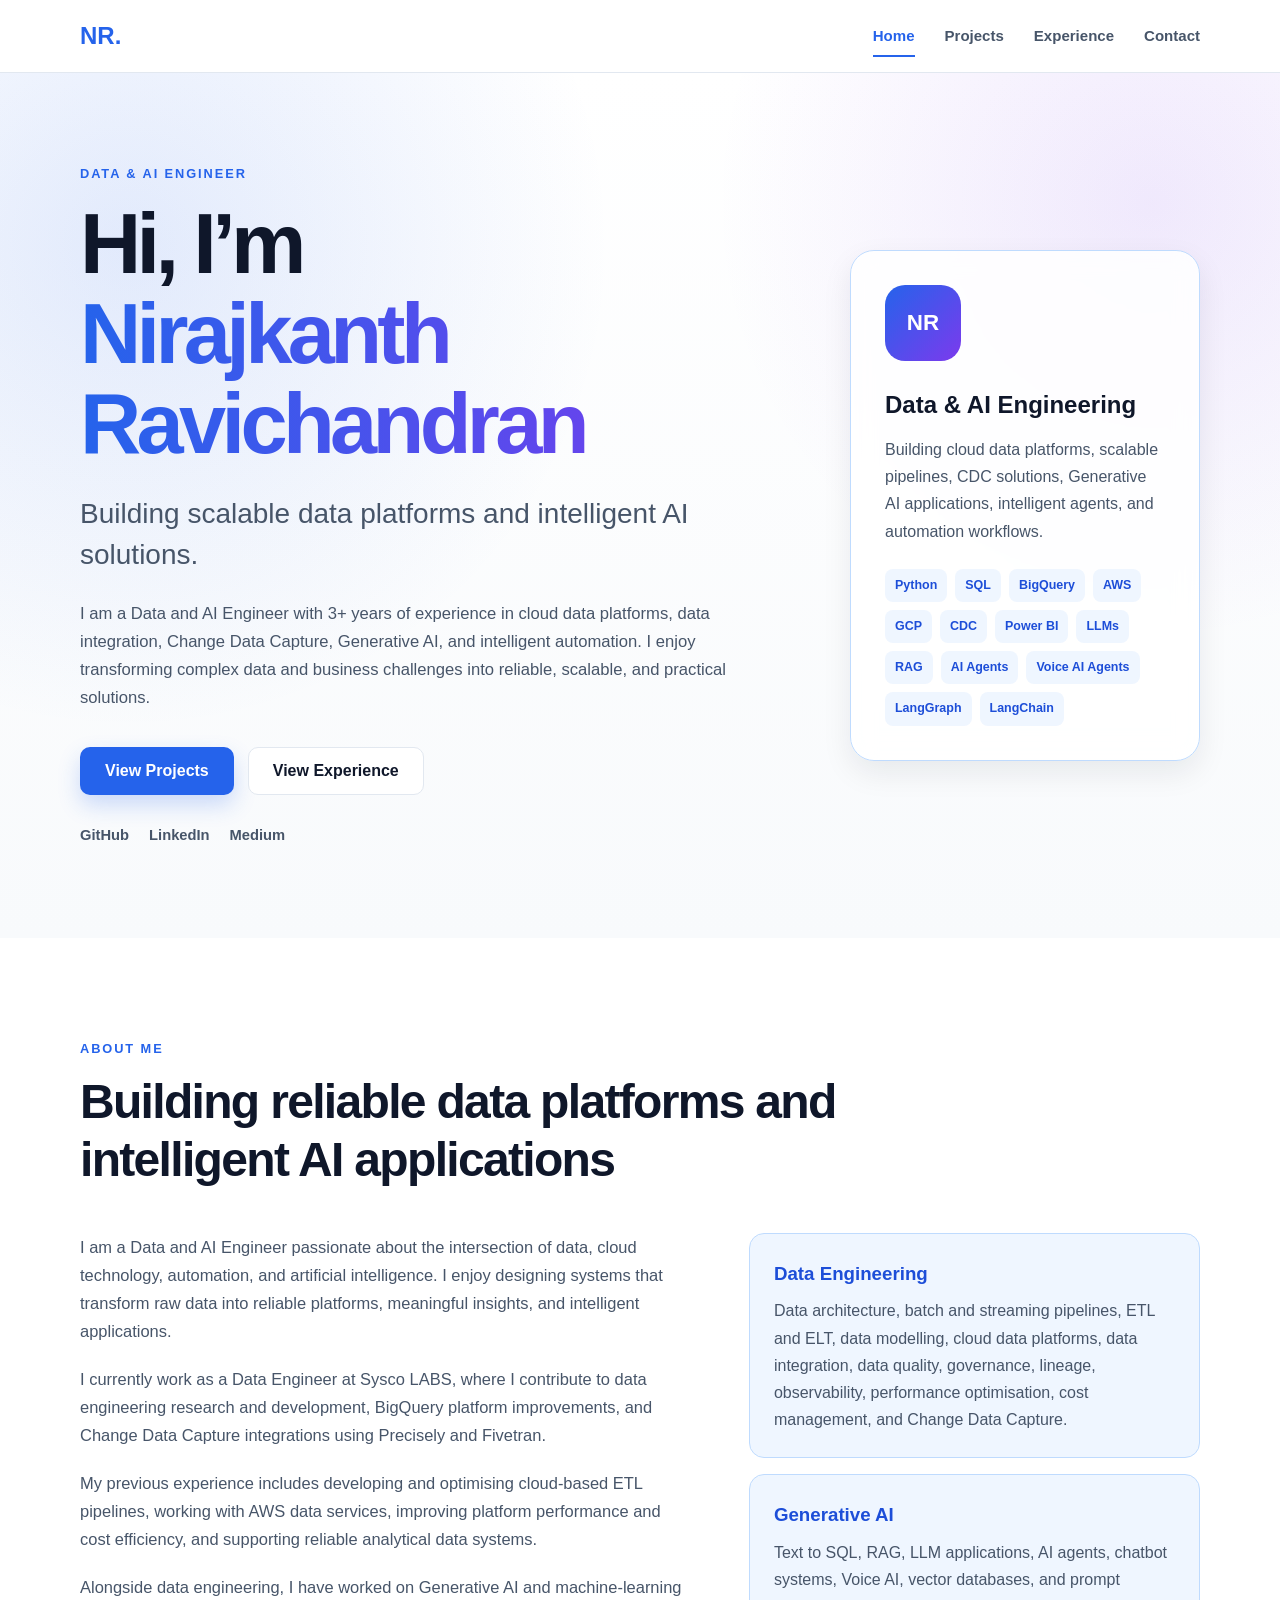
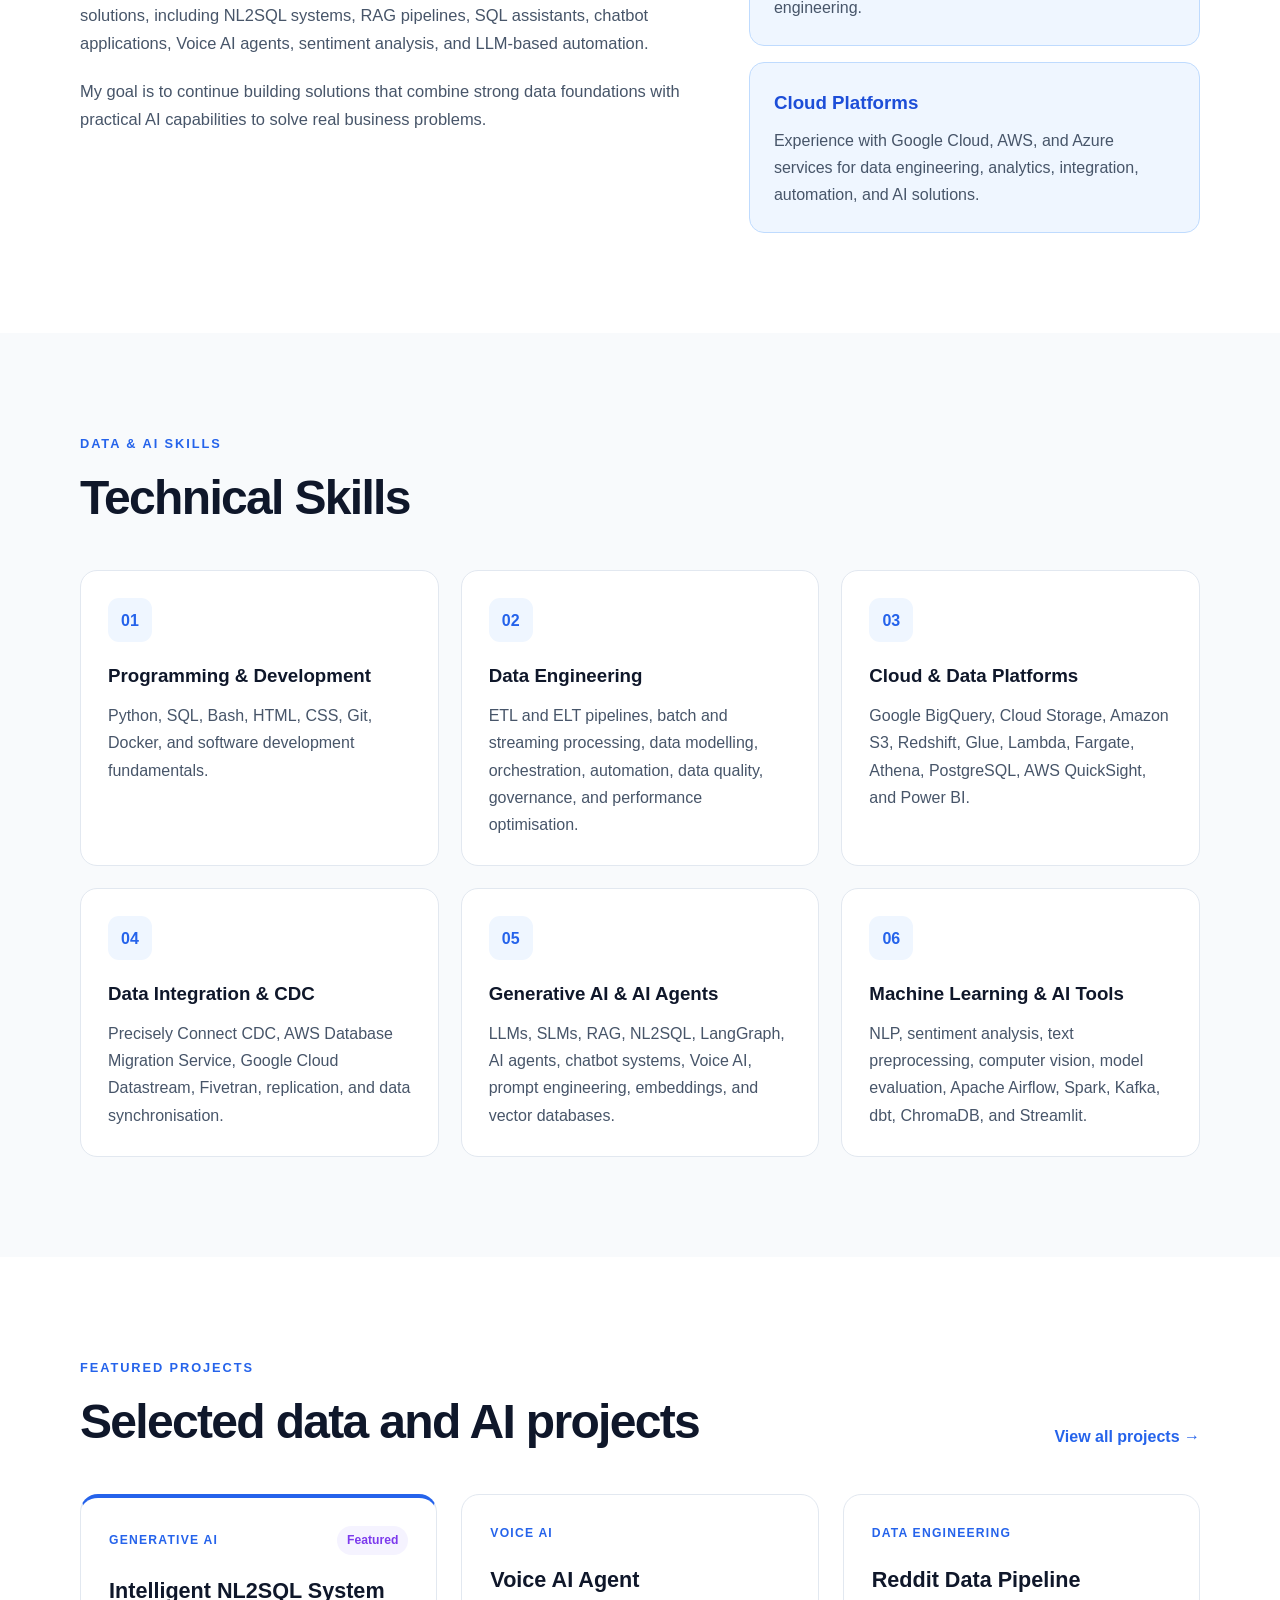
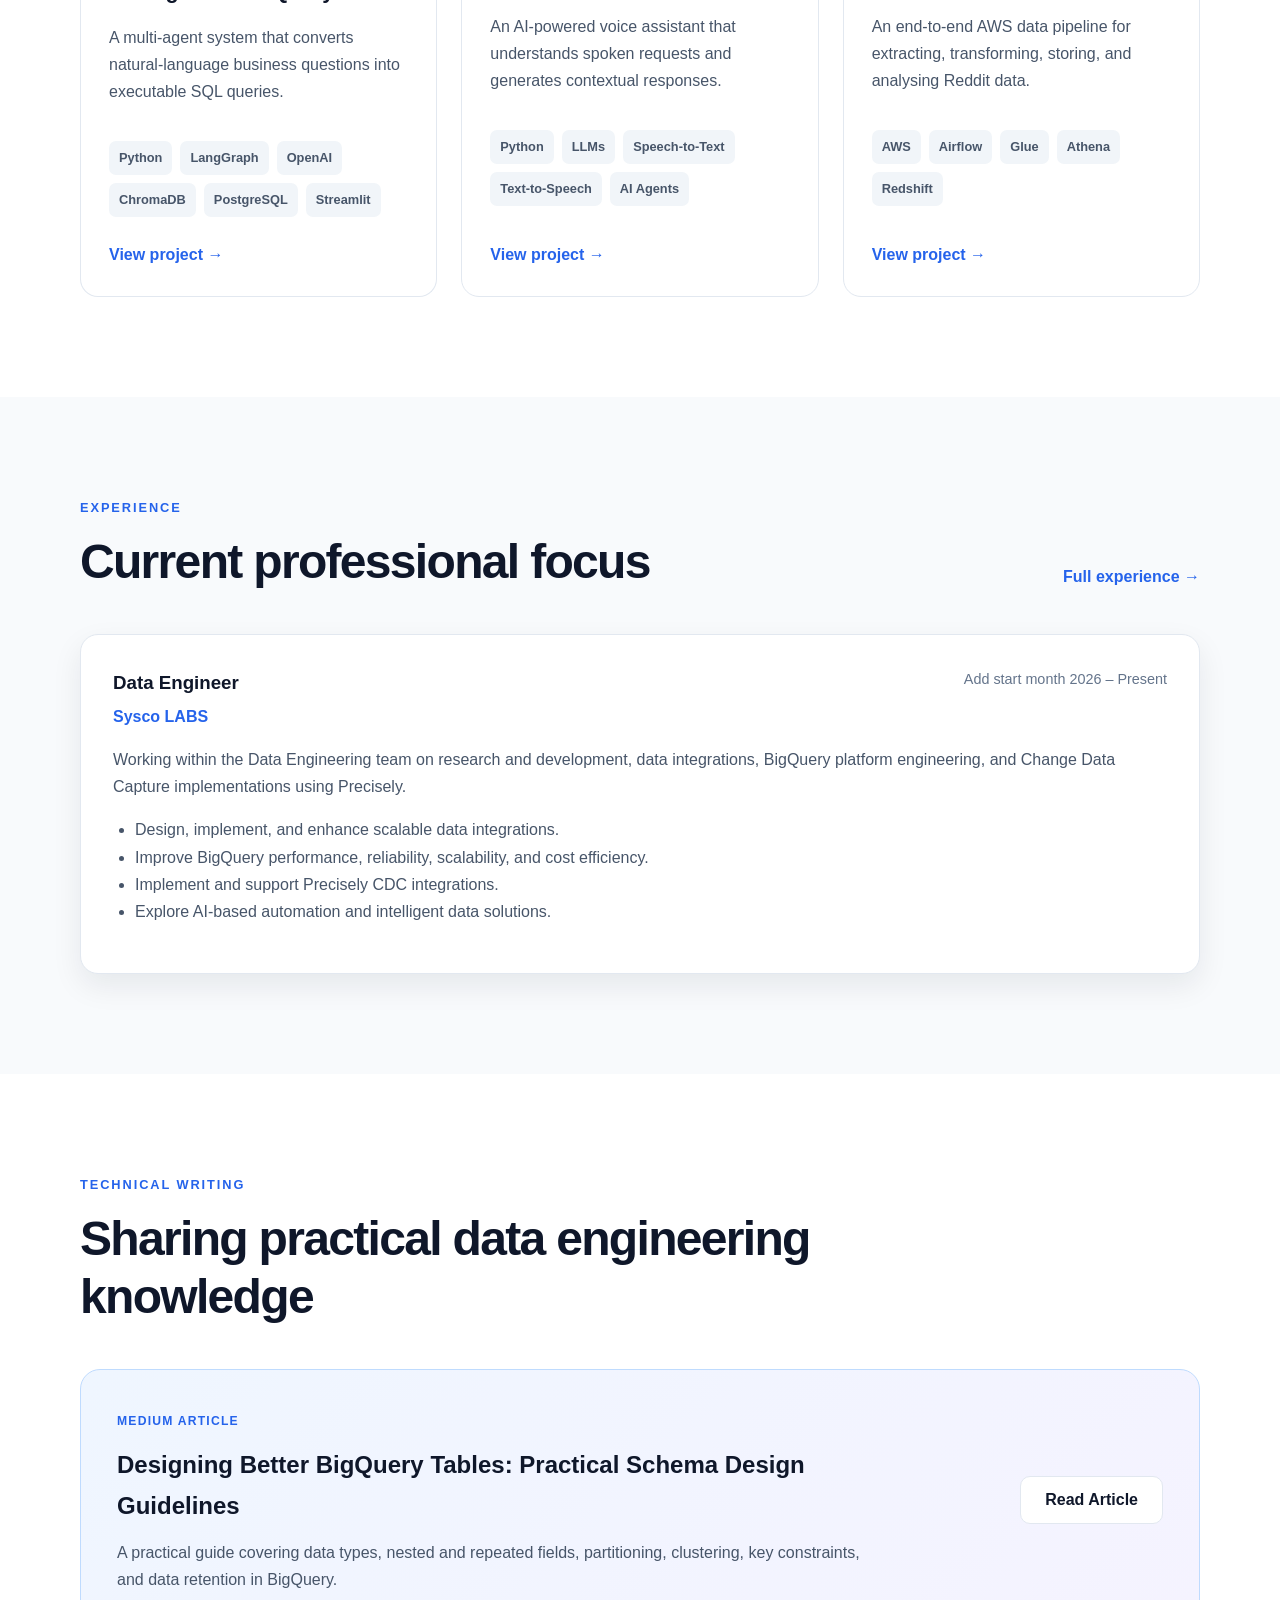
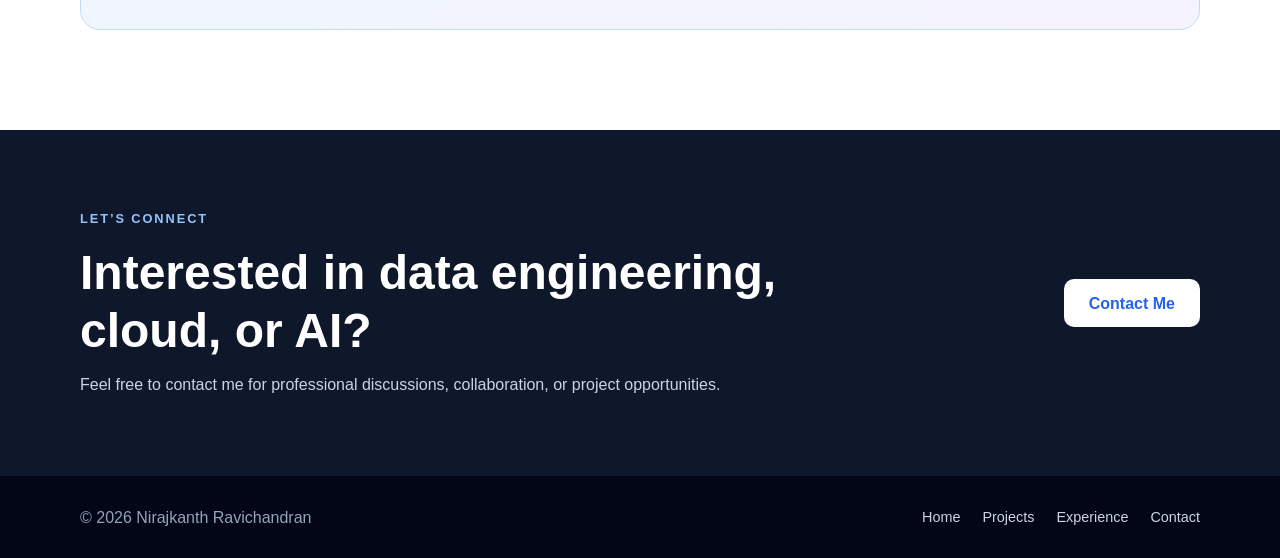
==== commit dc8d6a49: "updated" ====
--- a/index.html
+++ b/index.html
@@ -257,102 +257,99 @@
 
         <div class="skills-grid">
 
-  <div class="skills-grid">
-
-    <article class="skill-card">
-
-      <div class="skill-number">01</div>
-
-      <h3>Programming & Development</h3>
-
-      <p>
-        Python, SQL, Bash, HTML, CSS, Git, Docker,
-        and software development fundamentals.
-      </p>
-
-    </article>
-
-
-    <article class="skill-card">
-
-      <div class="skill-number">02</div>
-
-      <h3>Data Engineering</h3>
-
-      <p>
-        ETL and ELT pipelines, batch and streaming processing,
-        data modelling, orchestration, automation, data quality,
-        governance, and performance optimisation.
-      </p>
-
-    </article>
-
-
-    <article class="skill-card">
-
-      <div class="skill-number">03</div>
-
-      <h3>Cloud & Data Platforms</h3>
-
-      <p>
-        Google BigQuery, Cloud Storage, Amazon S3, Redshift,
-        Glue, Lambda, Fargate, Athena, PostgreSQL,
-        AWS QuickSight, and Power BI.
-      </p>
-
-    </article>
-
-
-    <article class="skill-card">
-
-      <div class="skill-number">04</div>
-
-      <h3>Data Integration & CDC</h3>
-
-      <p>
-        Precisely Connect CDC, AWS Database Migration Service,
-        Google Cloud Datastream, Fivetran,
-        replication, and data synchronisation.
-      </p>
-
-    </article>
-
-
-    <article class="skill-card">
-
-      <div class="skill-number">05</div>
-
-      <h3>Generative AI & AI Agents</h3>
-
-      <p>
-        LLMs, SLMs, RAG, NL2SQL, LangGraph, AI agents,
-        chatbot systems, Voice AI, prompt engineering,
-        embeddings, and vector databases.
-      </p>
-
-    </article>
-
-
-    <article class="skill-card">
-
-      <div class="skill-number">06</div>
-
-      <h3>Machine Learning & AI Tools</h3>
-
-      <p>
-        NLP, sentiment analysis, text preprocessing,
-        computer vision, model evaluation, Apache Airflow,
-        Spark, Kafka, dbt, ChromaDB, and Streamlit.
-      </p>
-
-    </article>
-
-  </div>
+          <article class="skill-card">
+
+            <div class="skill-number">01</div>
+
+            <h3>Programming & Development</h3>
+
+            <p>
+              Python, SQL, Bash, HTML, CSS, Git, Docker,
+              and software development fundamentals.
+            </p>
+
+          </article>
+
+
+          <article class="skill-card">
+
+            <div class="skill-number">02</div>
+
+            <h3>Data Engineering</h3>
+
+            <p>
+              ETL and ELT pipelines, batch and streaming processing,
+              data modelling, orchestration, automation, data quality,
+              governance, and performance optimisation.
+            </p>
+
+          </article>
+
+
+          <article class="skill-card">
+
+            <div class="skill-number">03</div>
+
+            <h3>Cloud & Data Platforms</h3>
+
+            <p>
+              Google BigQuery, Cloud Storage, Amazon S3, Redshift,
+              Glue, Lambda, Fargate, Athena, PostgreSQL,
+              AWS QuickSight, and Power BI.
+            </p>
+
+          </article>
+
+
+          <article class="skill-card">
+
+            <div class="skill-number">04</div>
+
+            <h3>Data Integration & CDC</h3>
+
+            <p>
+              Precisely Connect CDC, AWS Database Migration Service,
+              Google Cloud Datastream, Fivetran,
+              replication, and data synchronisation.
+            </p>
+
+          </article>
+
+
+          <article class="skill-card">
+
+            <div class="skill-number">05</div>
+
+            <h3>Generative AI & AI Agents</h3>
+
+            <p>
+              LLMs, SLMs, RAG, NL2SQL, LangGraph, AI agents,
+              chatbot systems, Voice AI, prompt engineering,
+              embeddings, and vector databases.
+            </p>
+
+          </article>
+
+
+          <article class="skill-card">
+
+            <div class="skill-number">06</div>
+
+            <h3>Machine Learning & AI Tools</h3>
+
+            <p>
+              NLP, sentiment analysis, text preprocessing,
+              computer vision, model evaluation, Apache Airflow,
+              Spark, Kafka, dbt, ChromaDB, and Streamlit.
+            </p>
+
+          </article>
+
+        </div>
 
       </div>
 
     </section>
-
 
     <!-- Featured Projects -->
     <section class="section">
--- a/style.css
+++ b/style.css
@@ -575,7 +575,7 @@
 
 .skills-grid {
   display: grid;
-  grid-template-columns: repeat(3, 1fr);
+  grid-template-columns: repeat(3, minmax(0, 1fr));
   gap: 22px;
 }
 
@@ -1167,7 +1167,7 @@
   }
 
   .skills-grid {
-    grid-template-columns: repeat(2, 1fr);
+    grid-template-columns: repeat(2, minmax(0, 1fr));
   }
 
   .projects-grid {
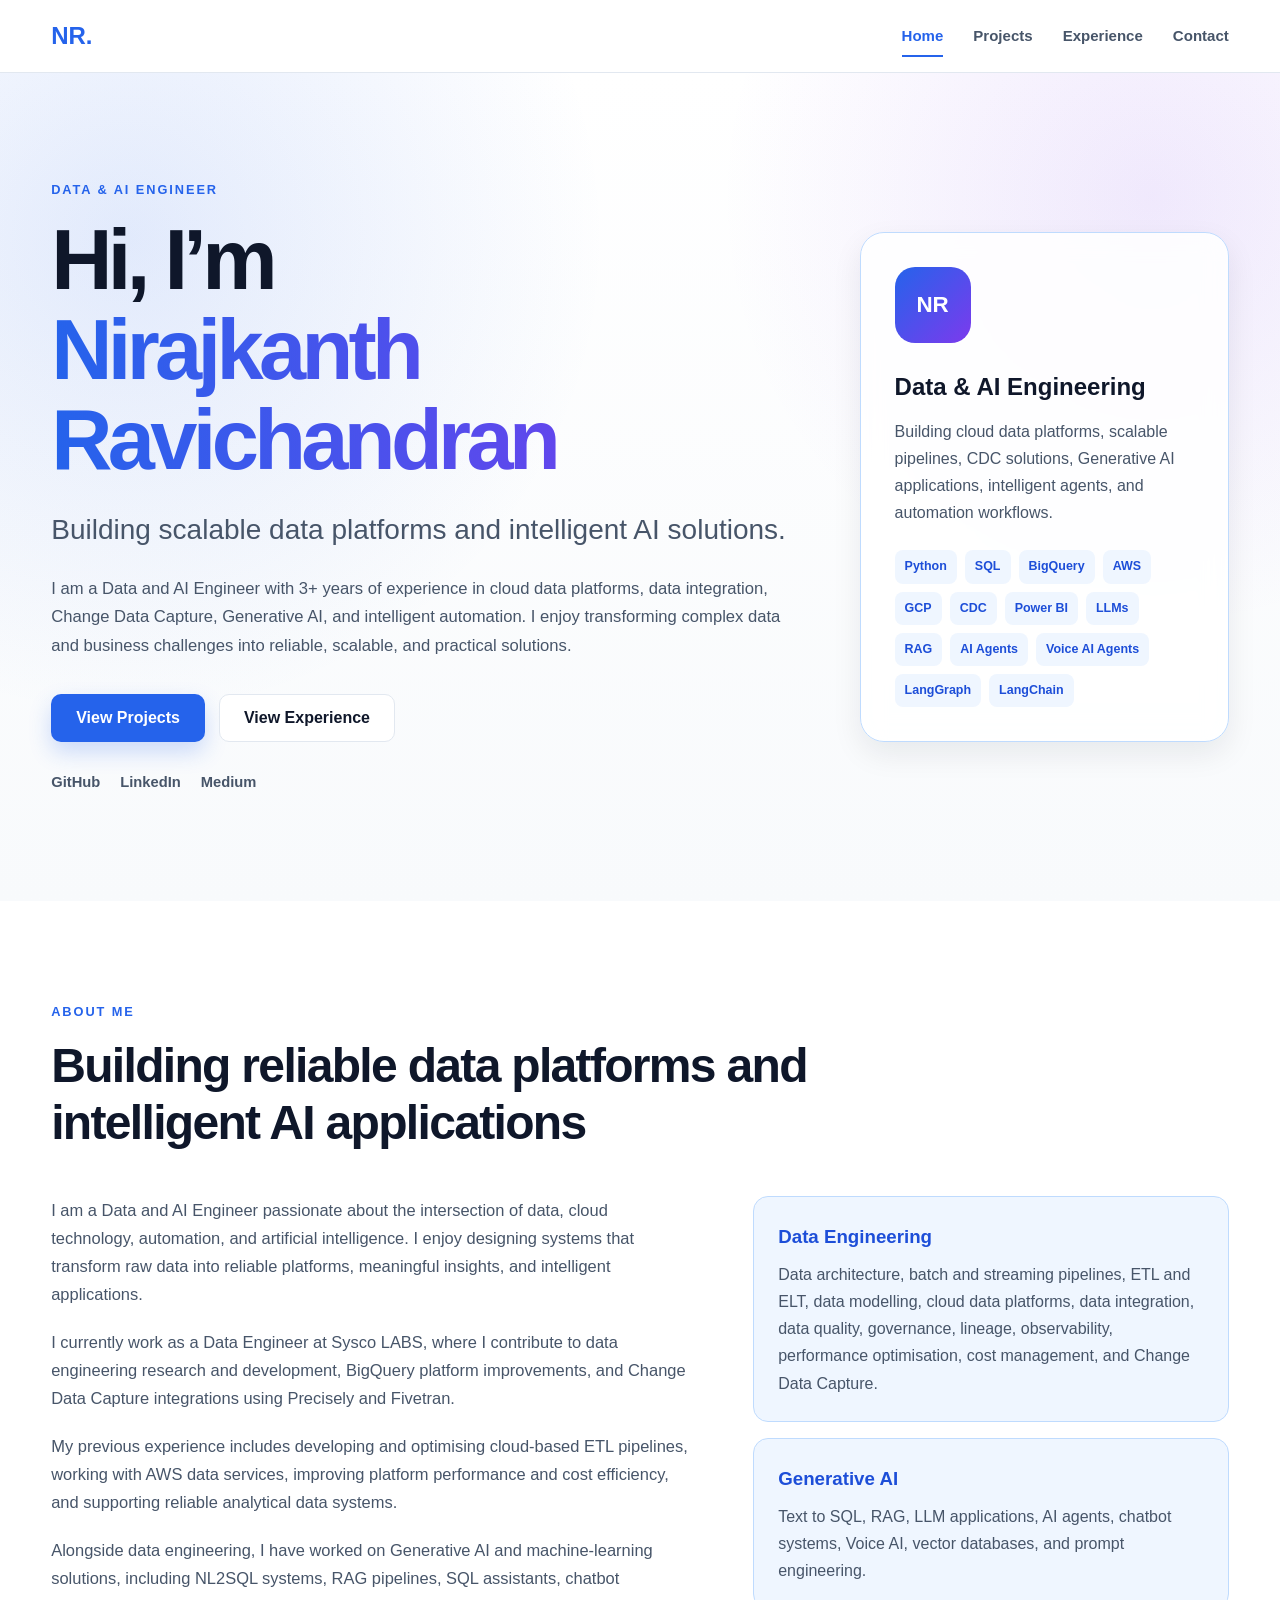
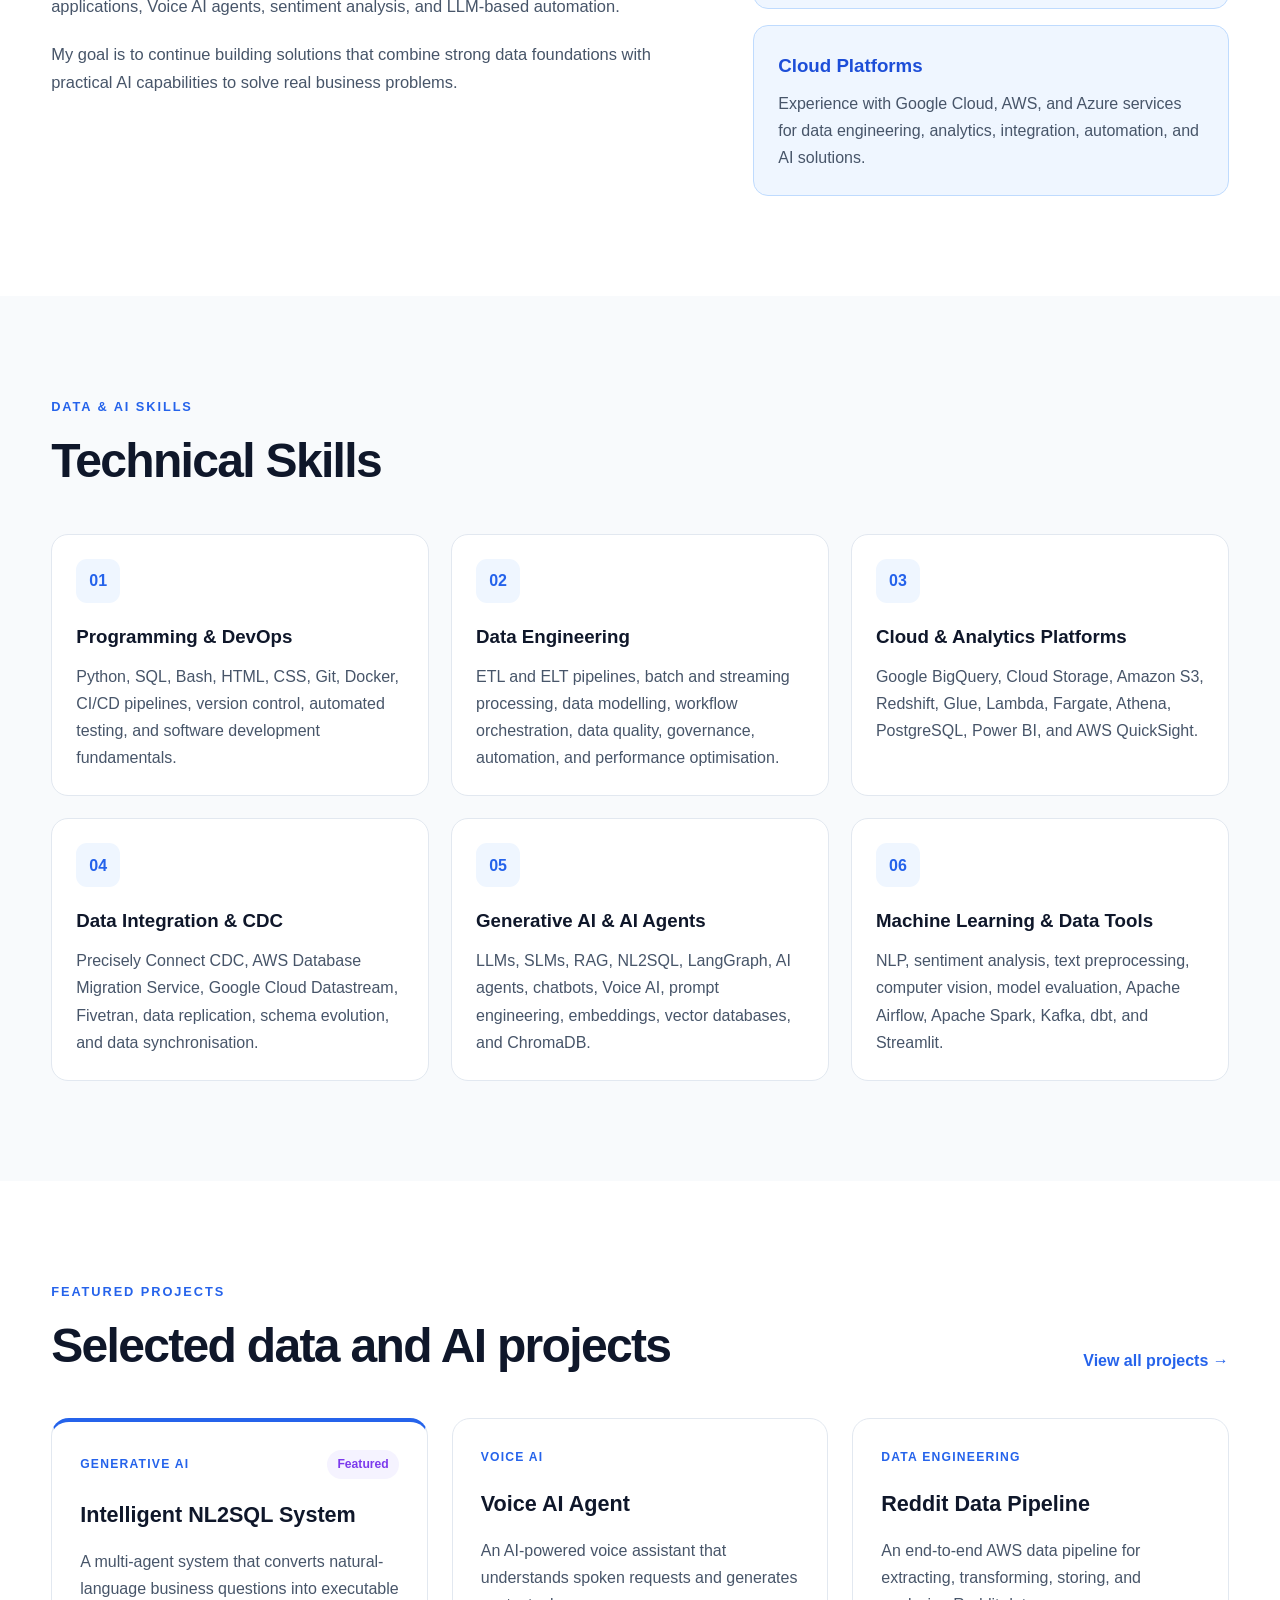
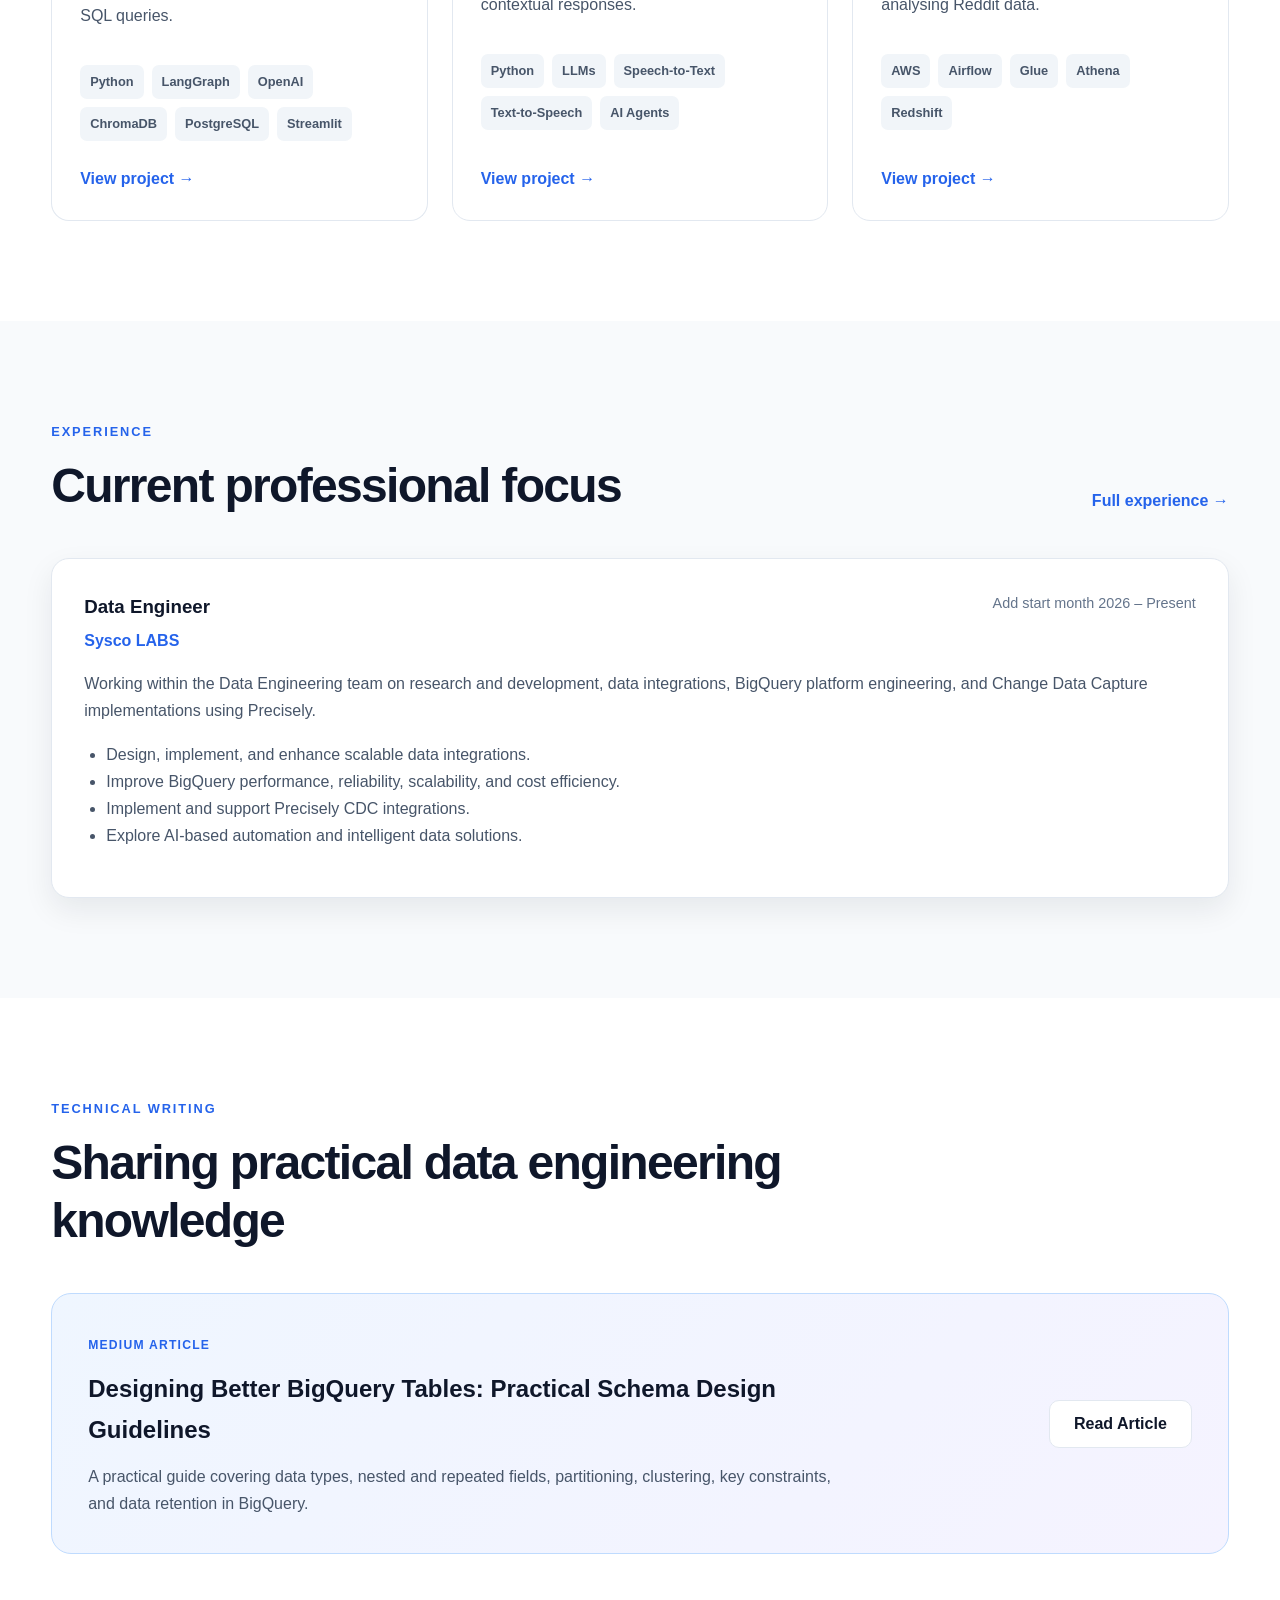
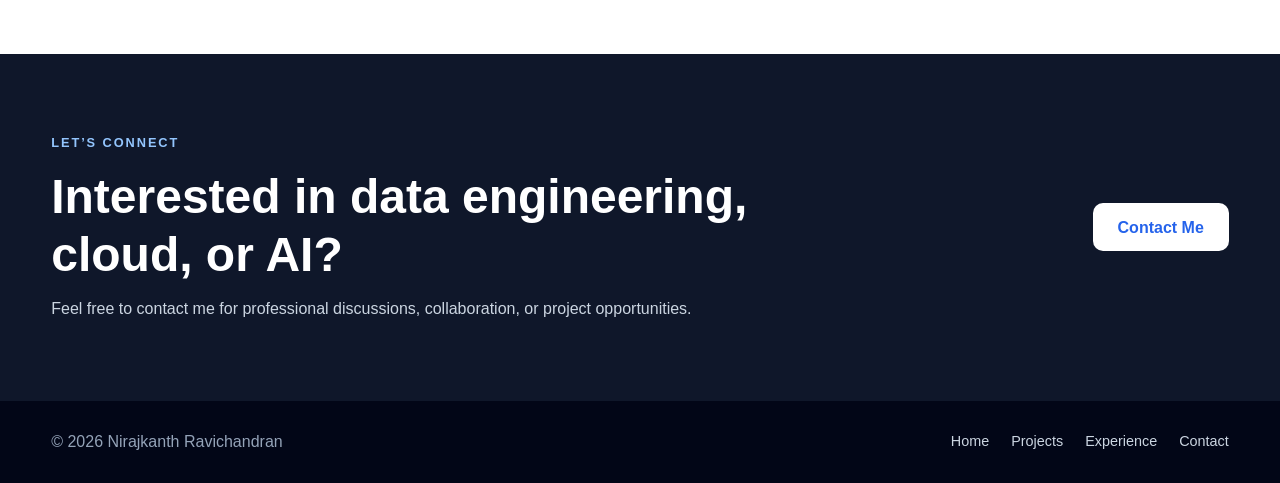
==== commit 814e1761: "updated" ====
--- a/index.html
+++ b/index.html
@@ -261,10 +261,11 @@
 
             <div class="skill-number">01</div>
 
-            <h3>Programming & Development</h3>
+            <h3>Programming & DevOps</h3>
 
             <p>
               Python, SQL, Bash, HTML, CSS, Git, Docker,
+              CI/CD pipelines, version control, automated testing,
               and software development fundamentals.
             </p>
 
@@ -279,8 +280,8 @@
 
             <p>
               ETL and ELT pipelines, batch and streaming processing,
-              data modelling, orchestration, automation, data quality,
-              governance, and performance optimisation.
+              data modelling, workflow orchestration, data quality,
+              governance, automation, and performance optimisation.
             </p>
 
           </article>
@@ -290,12 +291,12 @@
 
             <div class="skill-number">03</div>
 
-            <h3>Cloud & Data Platforms</h3>
+            <h3>Cloud & Analytics Platforms</h3>
 
             <p>
               Google BigQuery, Cloud Storage, Amazon S3, Redshift,
               Glue, Lambda, Fargate, Athena, PostgreSQL,
-              AWS QuickSight, and Power BI.
+              Power BI, and AWS QuickSight.
             </p>
 
           </article>
@@ -309,8 +310,8 @@
 
             <p>
               Precisely Connect CDC, AWS Database Migration Service,
-              Google Cloud Datastream, Fivetran,
-              replication, and data synchronisation.
+              Google Cloud Datastream, Fivetran, data replication,
+              schema evolution, and data synchronisation.
             </p>
 
           </article>
@@ -324,8 +325,8 @@
 
             <p>
               LLMs, SLMs, RAG, NL2SQL, LangGraph, AI agents,
-              chatbot systems, Voice AI, prompt engineering,
-              embeddings, and vector databases.
+              chatbots, Voice AI, prompt engineering, embeddings,
+              vector databases, and ChromaDB.
             </p>
 
           </article>
@@ -335,12 +336,12 @@
 
             <div class="skill-number">06</div>
 
-            <h3>Machine Learning & AI Tools</h3>
+            <h3>Machine Learning & Data Tools</h3>
 
             <p>
               NLP, sentiment analysis, text preprocessing,
               computer vision, model evaluation, Apache Airflow,
-              Spark, Kafka, dbt, ChromaDB, and Streamlit.
+              Apache Spark, Kafka, dbt, and Streamlit.
             </p>
 
           </article>
--- a/style.css
+++ b/style.css
@@ -73,7 +73,7 @@
 
 
 .container {
-  width: min(90%, var(--container-width));
+  width: min(92%, 1200px);
   margin: 0 auto;
 }
 
@@ -577,11 +577,15 @@
   display: grid;
   grid-template-columns: repeat(3, minmax(0, 1fr));
   gap: 22px;
+  width: 100%;
 }
 
 
 .skill-card {
-  padding: 27px;
+  min-width: 0;
+  width: 100%;
+  padding: 24px;
+  overflow-wrap: break-word;
 
   background: #ffffff;
   border: 1px solid var(--border);
@@ -1150,7 +1154,7 @@
    Responsive styles
 ========================================= */
 
-@media (max-width: 960px) {
+@media (max-width: 1000px) {
 
   .hero-grid {
     grid-template-columns: 1fr;
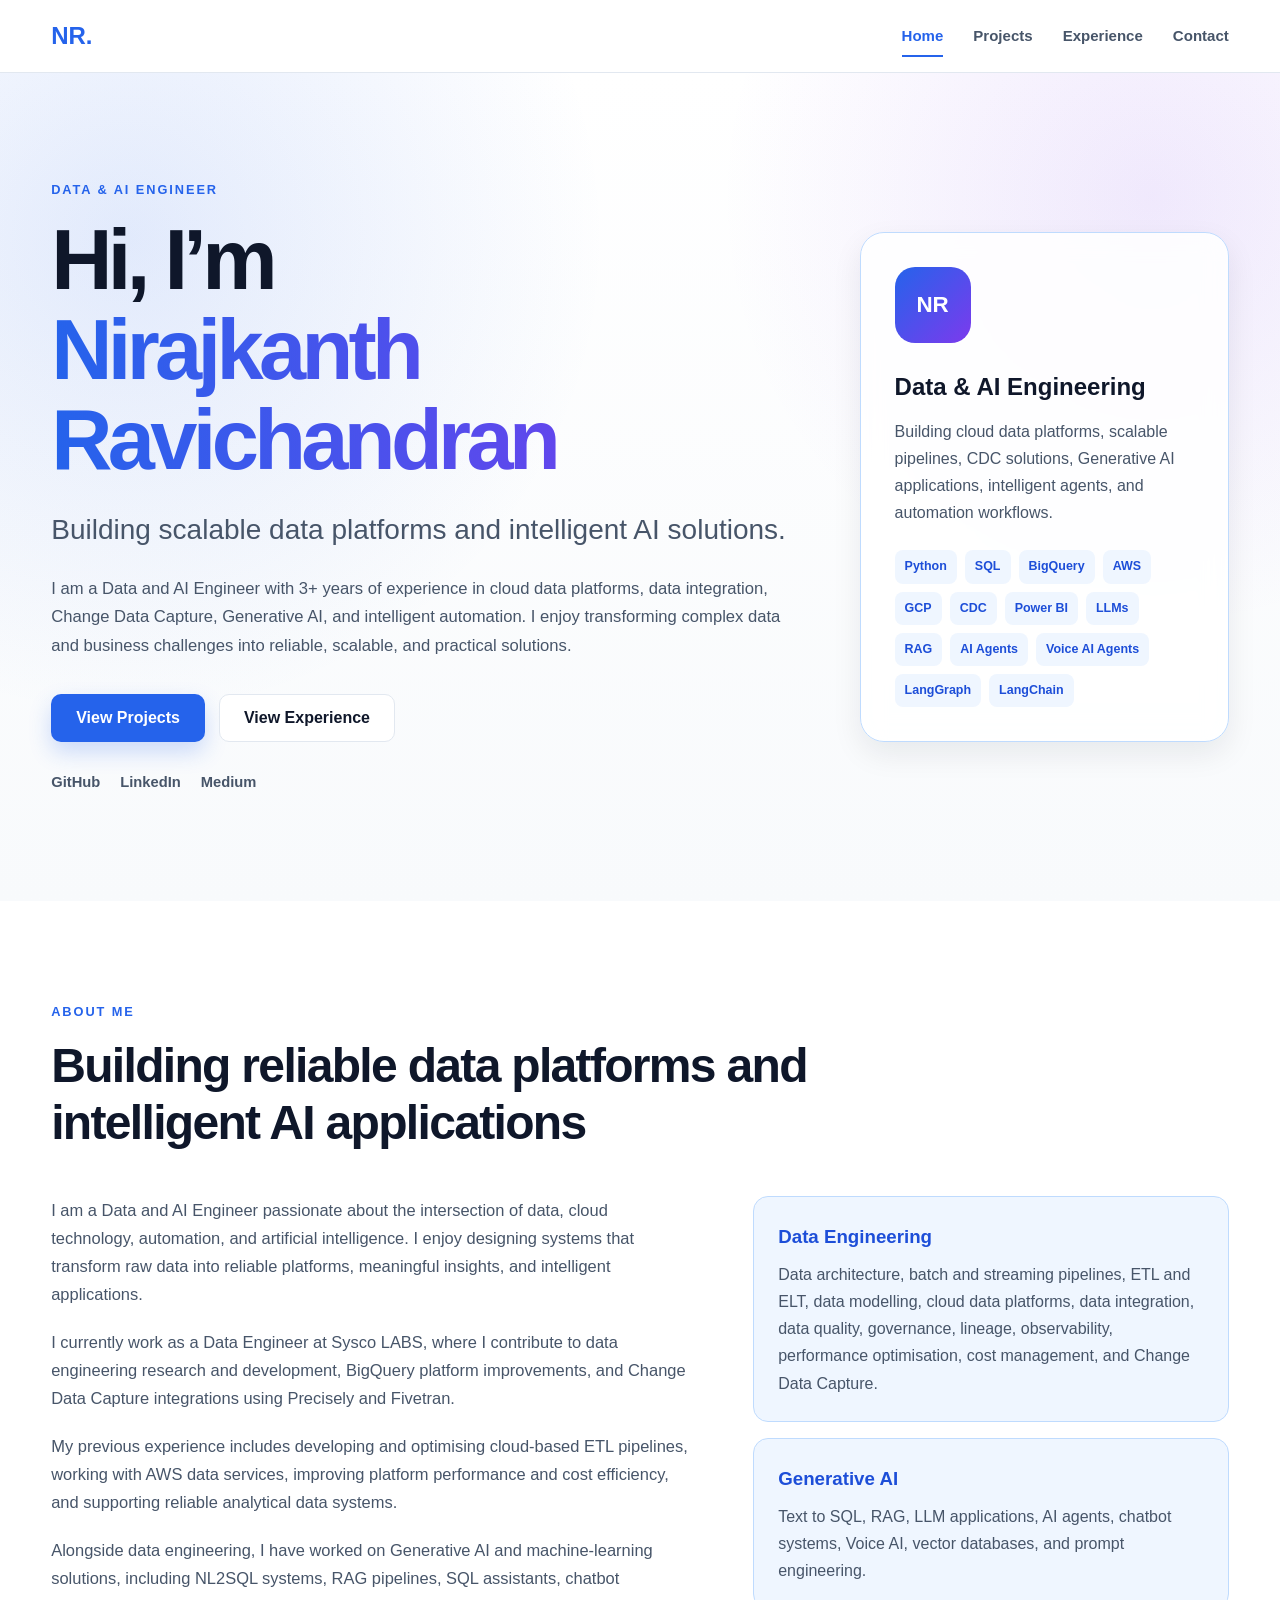
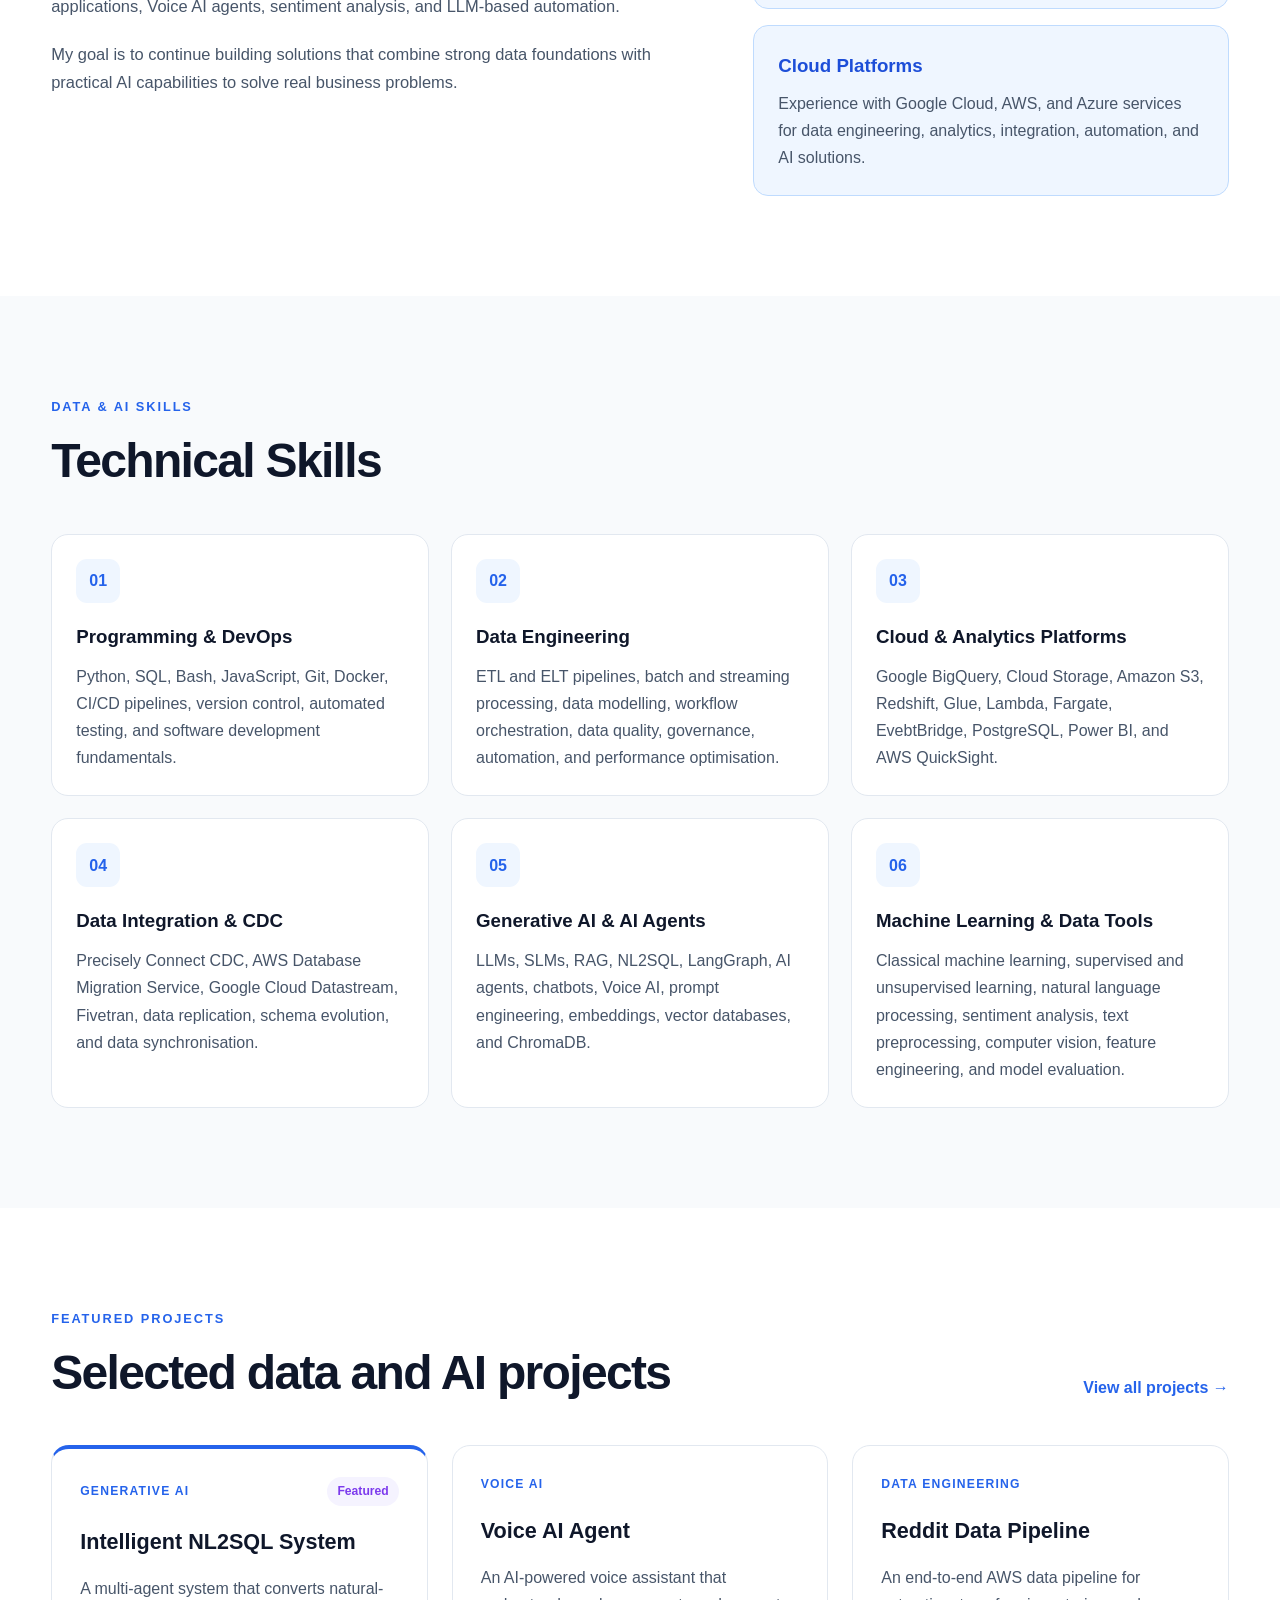
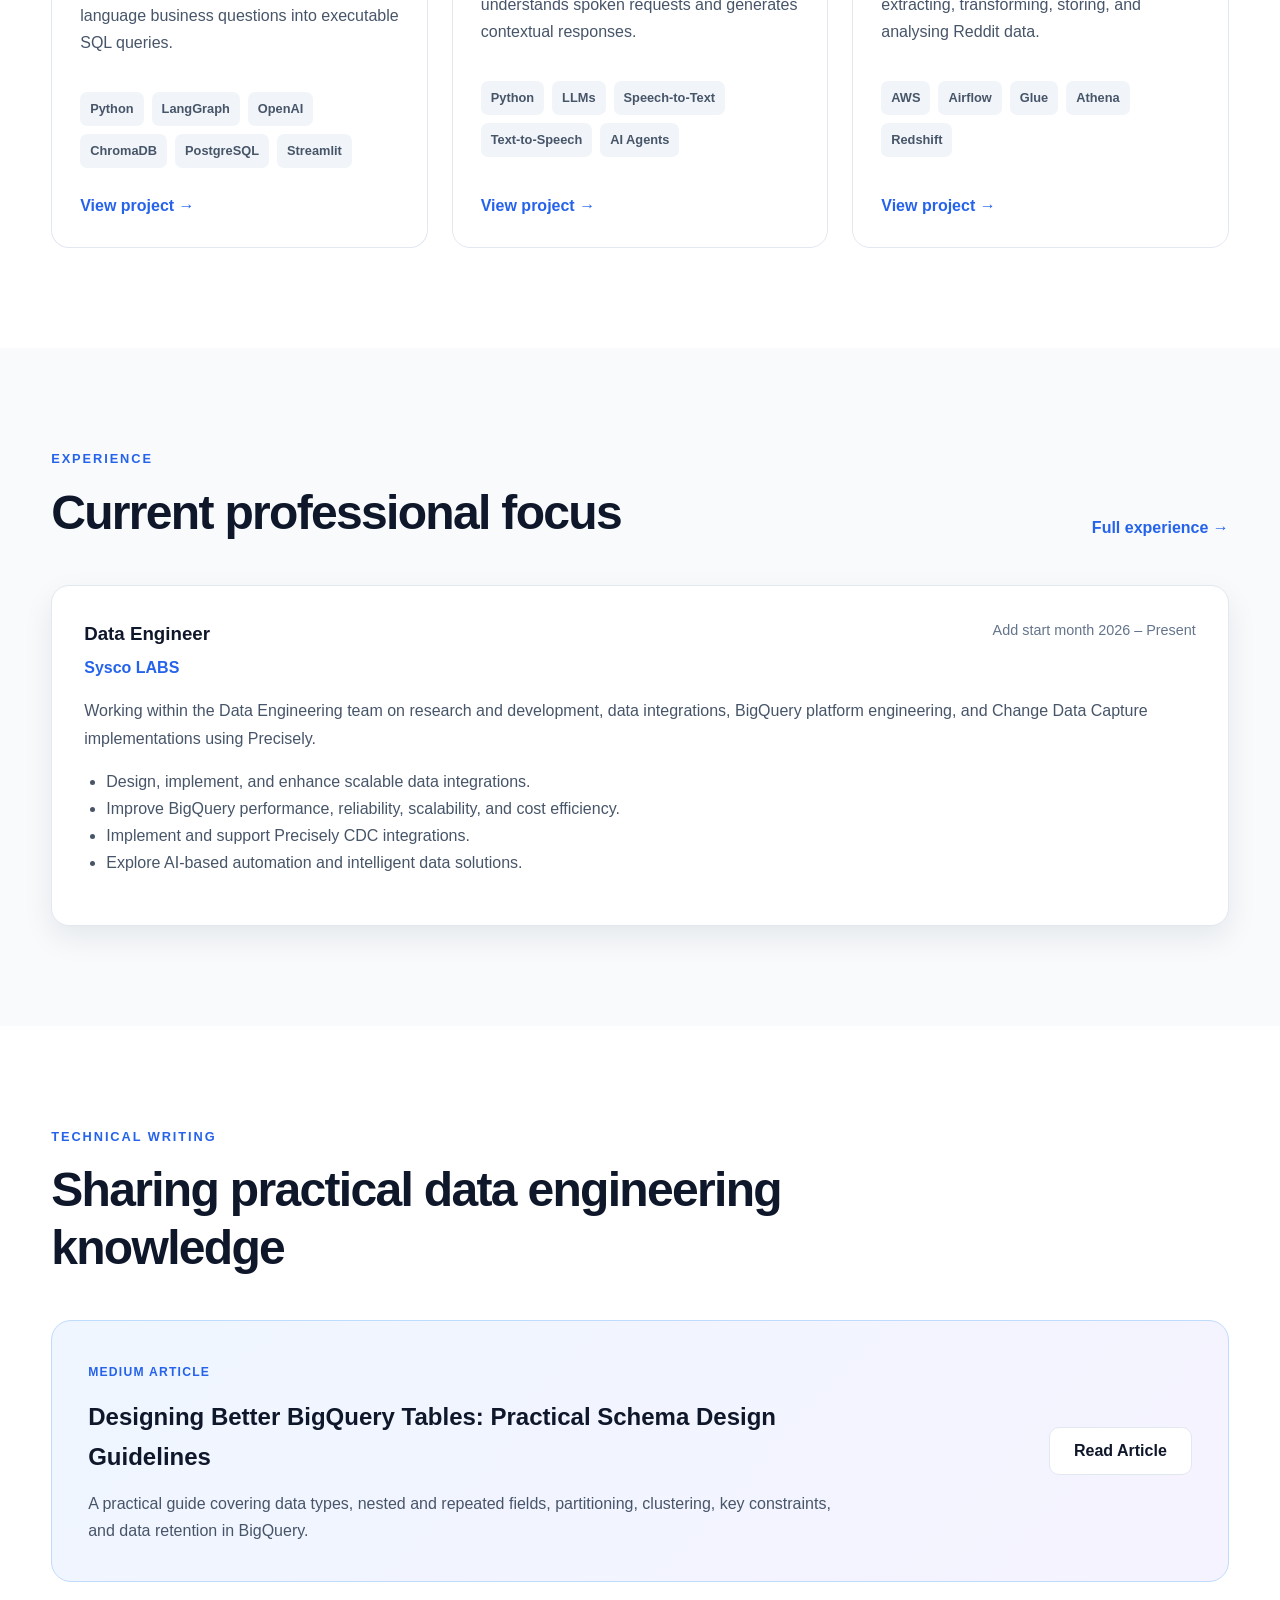
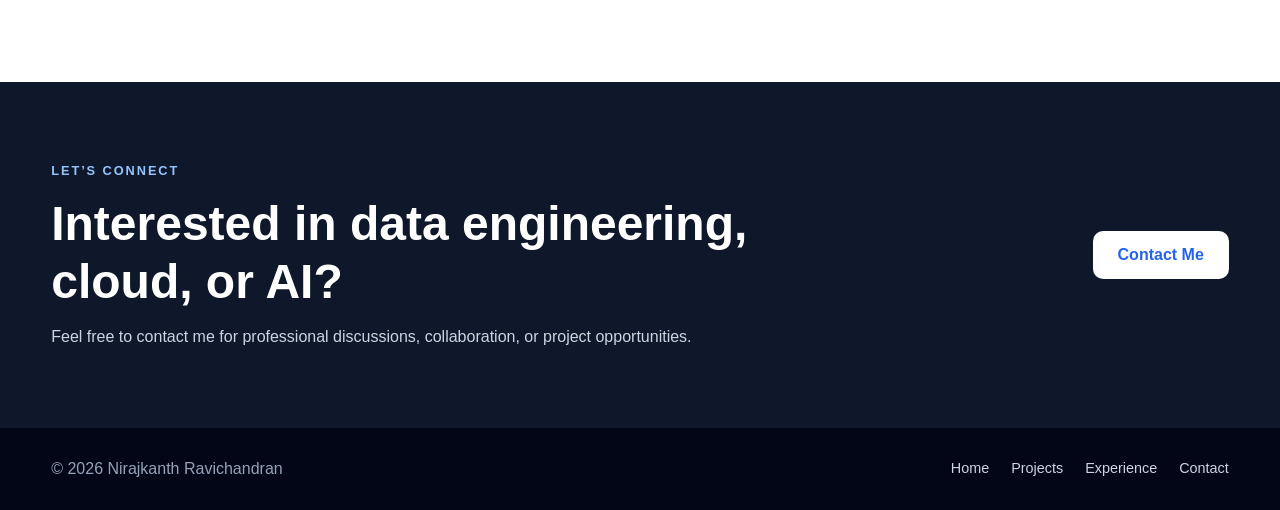
==== commit f3483d89: "updated" ====
--- a/index.html
+++ b/index.html
@@ -264,7 +264,7 @@
             <h3>Programming & DevOps</h3>
 
             <p>
-              Python, SQL, Bash, HTML, CSS, Git, Docker,
+              Python, SQL, Bash, JavaScript, Git, Docker,
               CI/CD pipelines, version control, automated testing,
               and software development fundamentals.
             </p>
@@ -295,7 +295,7 @@
 
             <p>
               Google BigQuery, Cloud Storage, Amazon S3, Redshift,
-              Glue, Lambda, Fargate, Athena, PostgreSQL,
+              Glue, Lambda, Fargate, EvebtBridge, PostgreSQL,
               Power BI, and AWS QuickSight.
             </p>
 
@@ -339,9 +339,10 @@
             <h3>Machine Learning & Data Tools</h3>
 
             <p>
-              NLP, sentiment analysis, text preprocessing,
-              computer vision, model evaluation, Apache Airflow,
-              Apache Spark, Kafka, dbt, and Streamlit.
+              Classical machine learning, supervised and unsupervised learning,
+              natural language processing, sentiment analysis,
+              text preprocessing, computer vision,
+              feature engineering, and model evaluation.
             </p>
 
           </article>
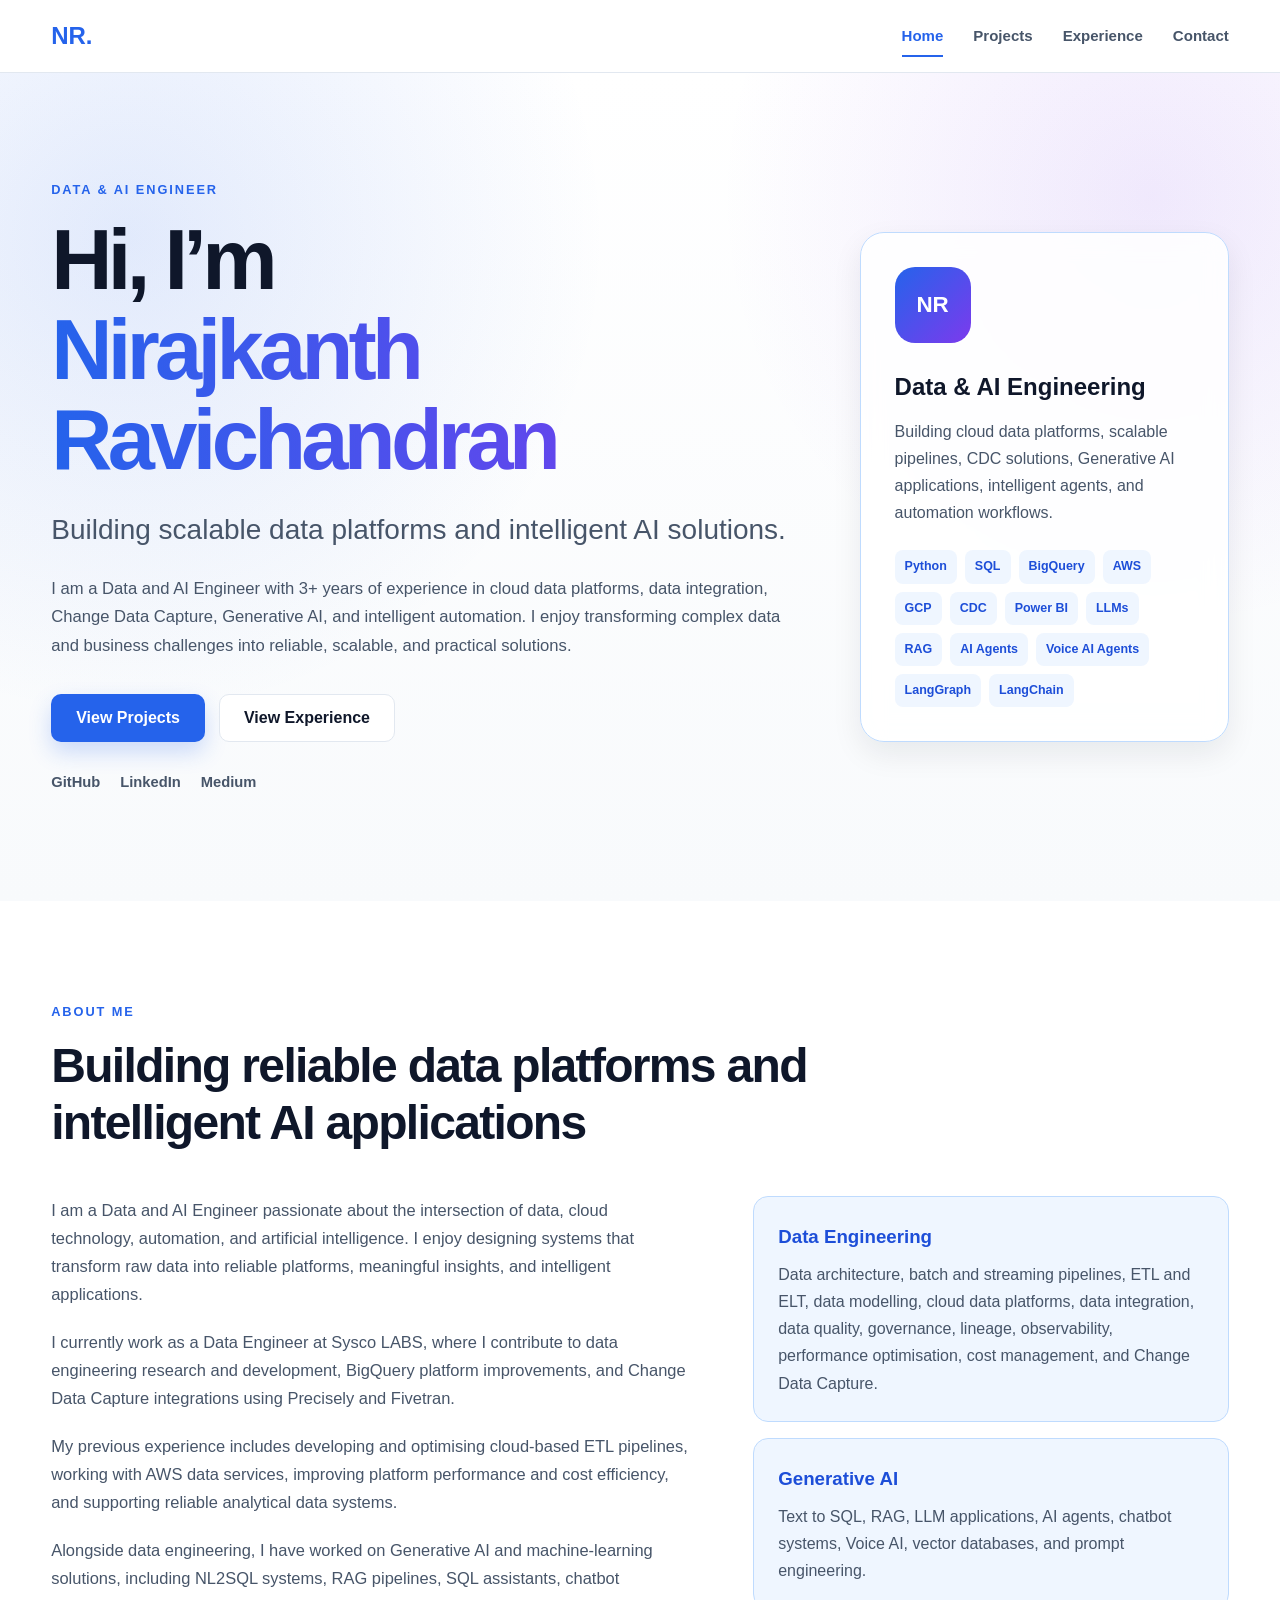
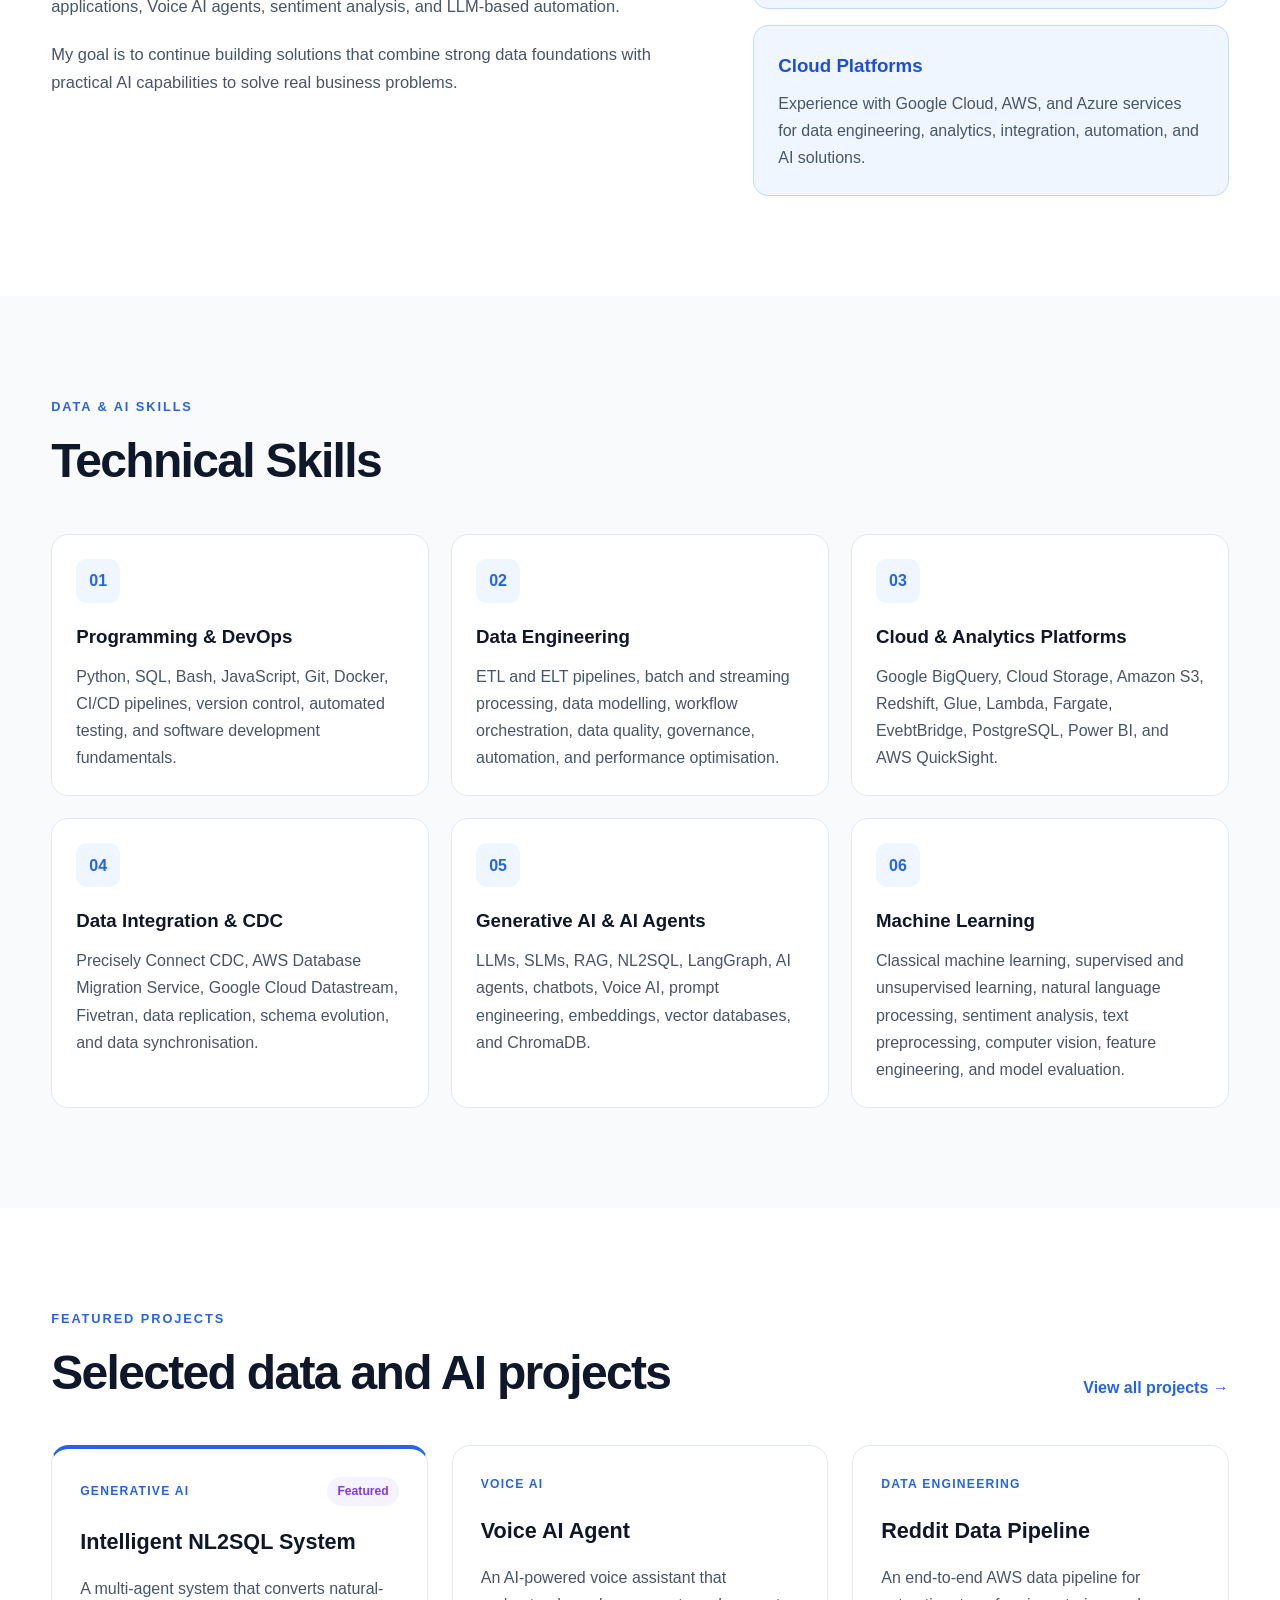
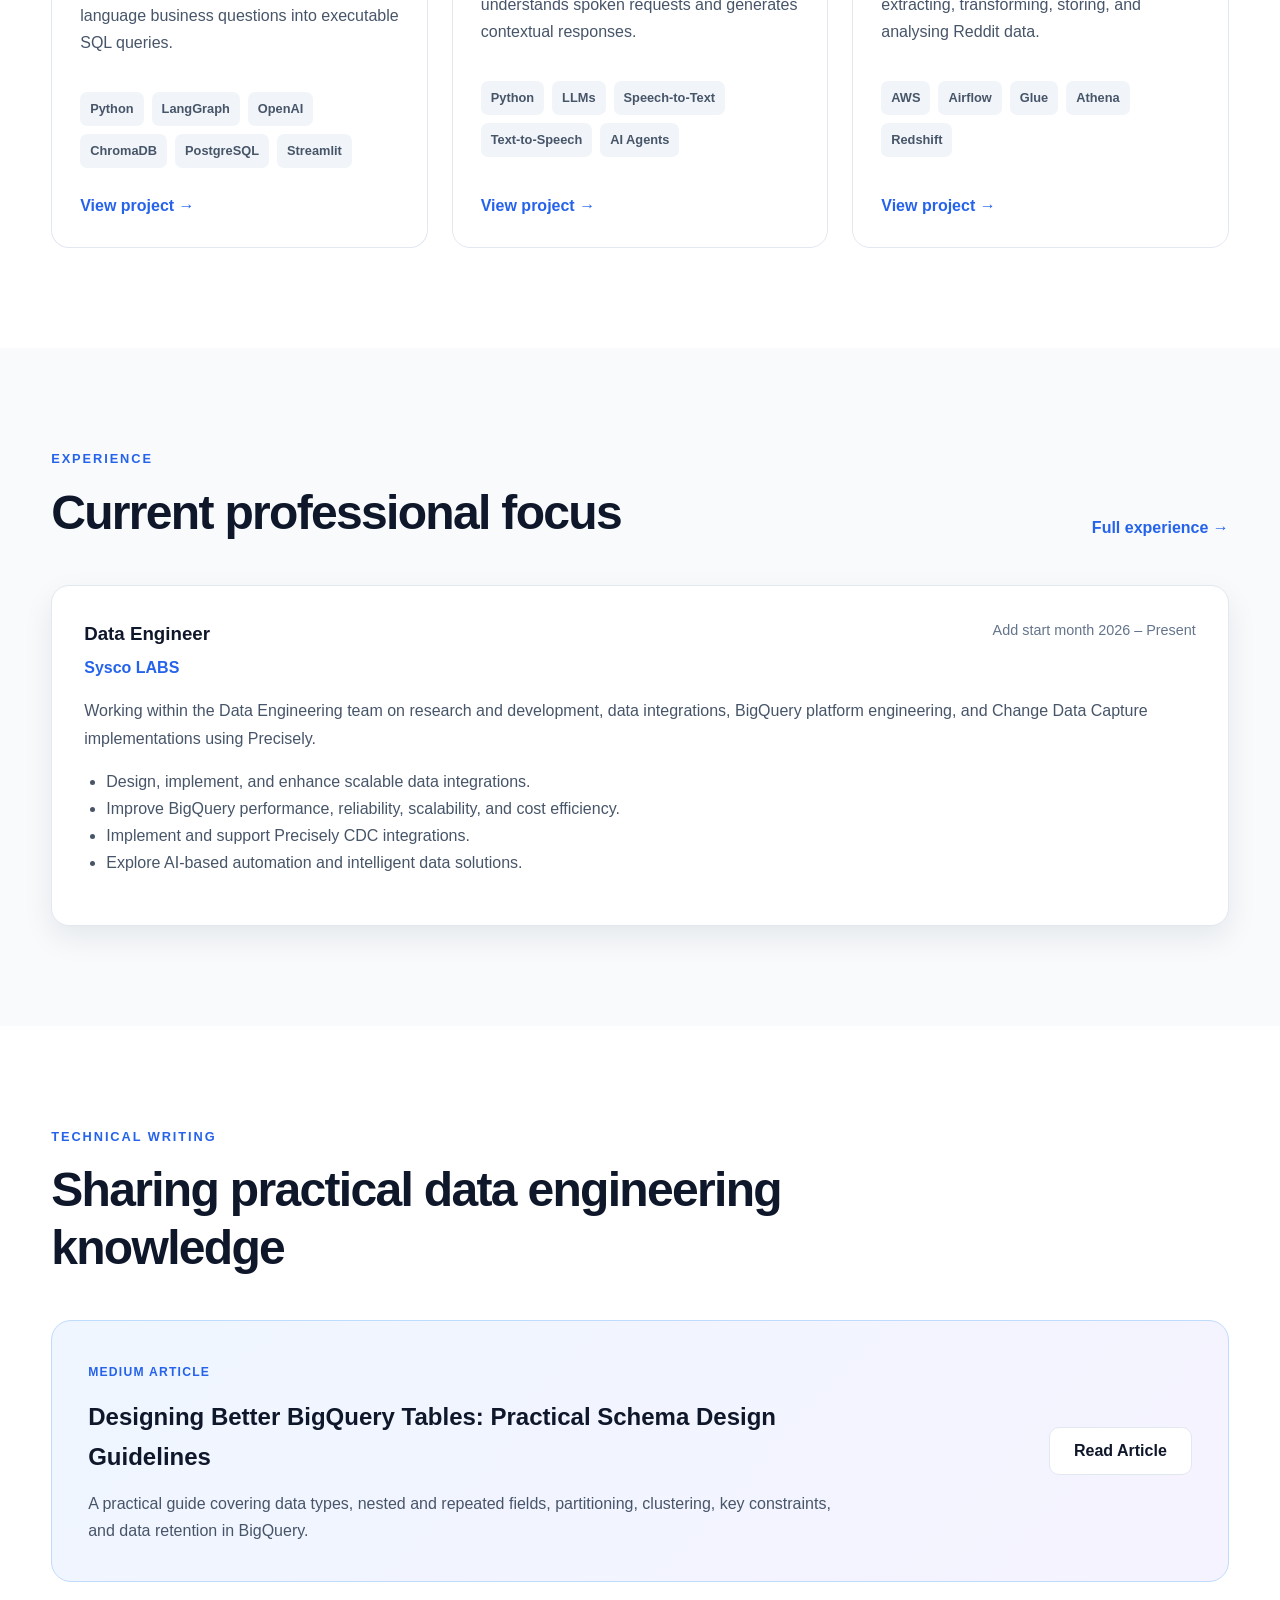
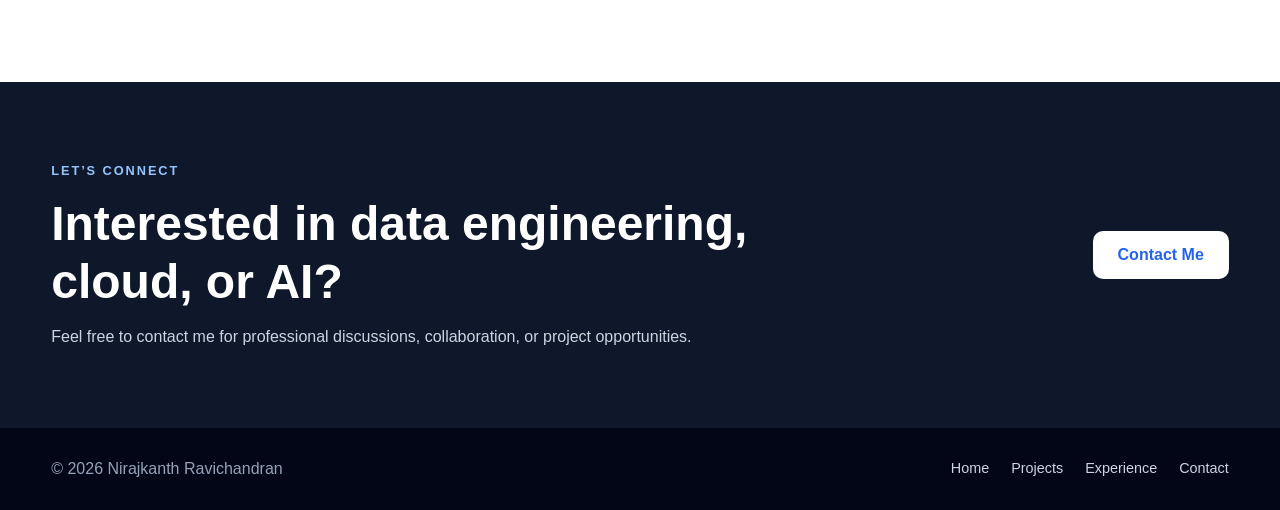
==== commit d924e2db: "updated" ====
--- a/index.html
+++ b/index.html
@@ -336,7 +336,7 @@
 
             <div class="skill-number">06</div>
 
-            <h3>Machine Learning & Data Tools</h3>
+            <h3>Machine Learning</h3>
 
             <p>
               Classical machine learning, supervised and unsupervised learning,
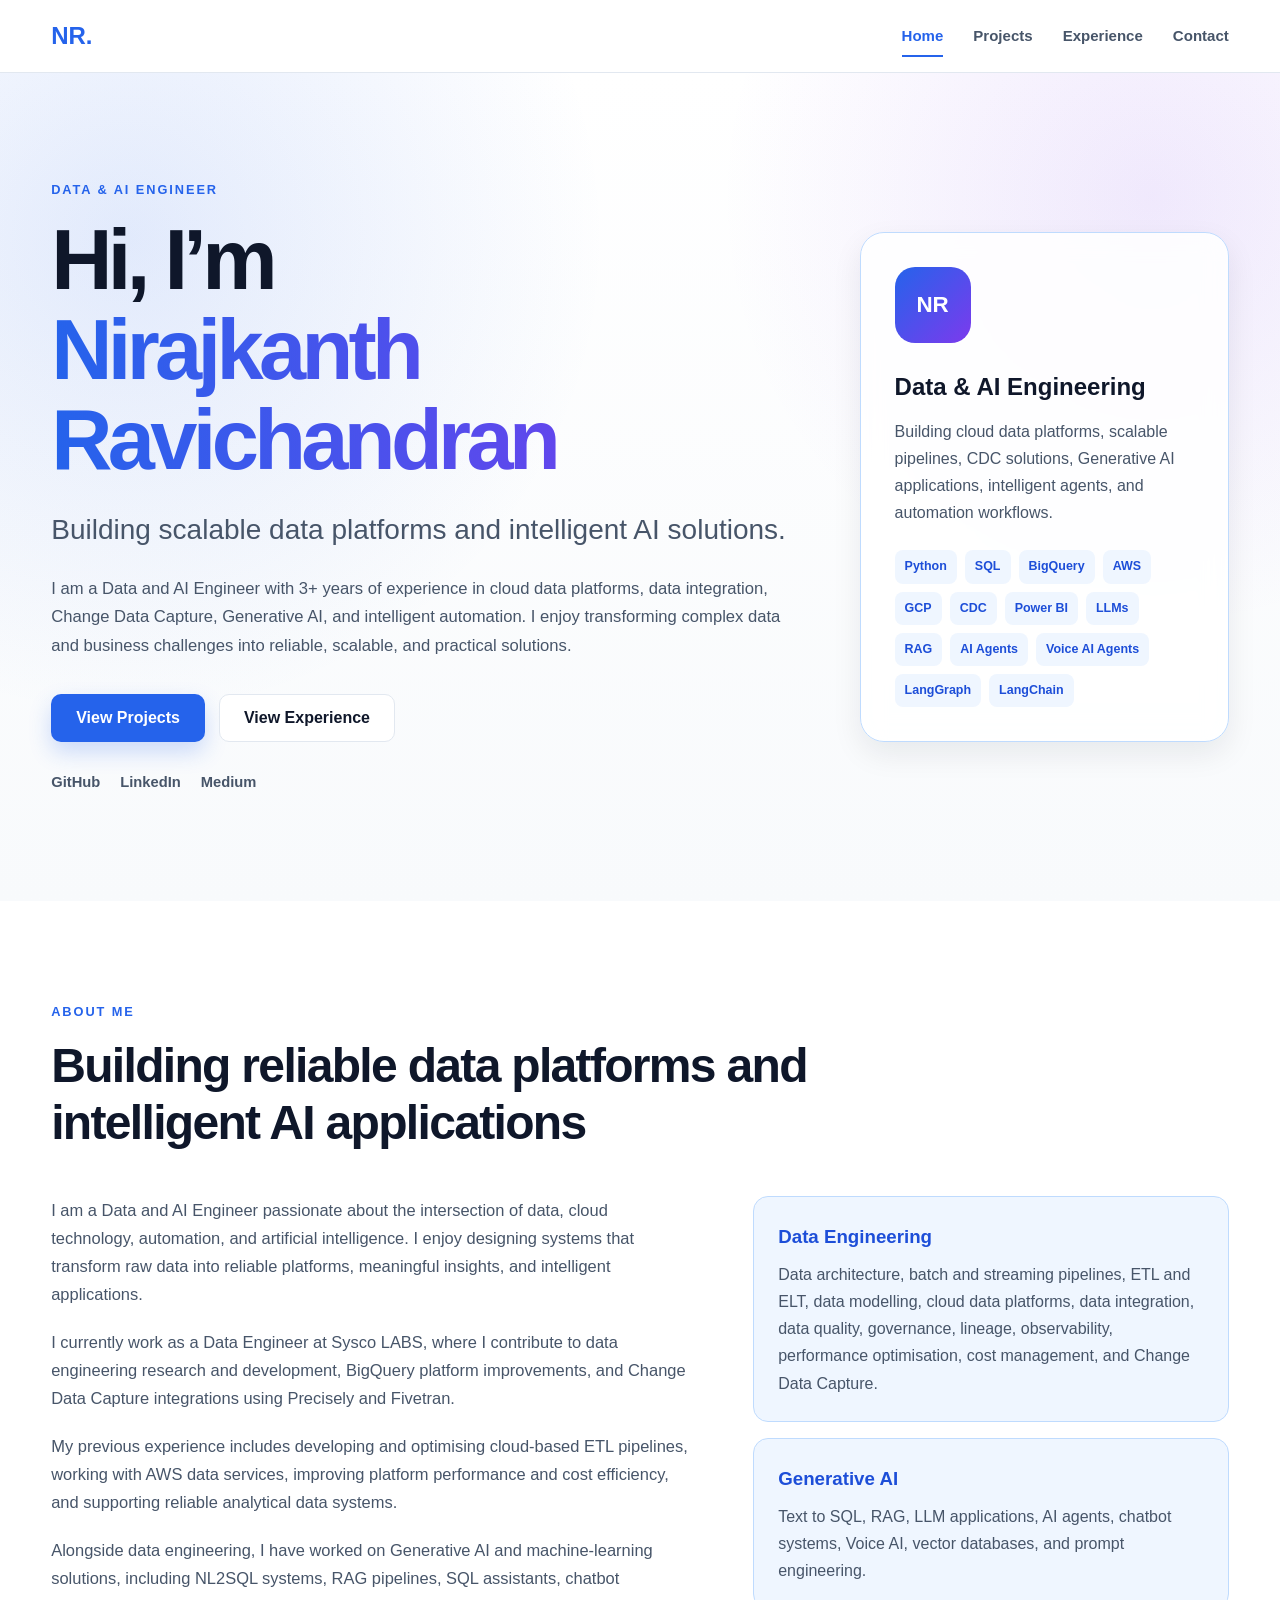
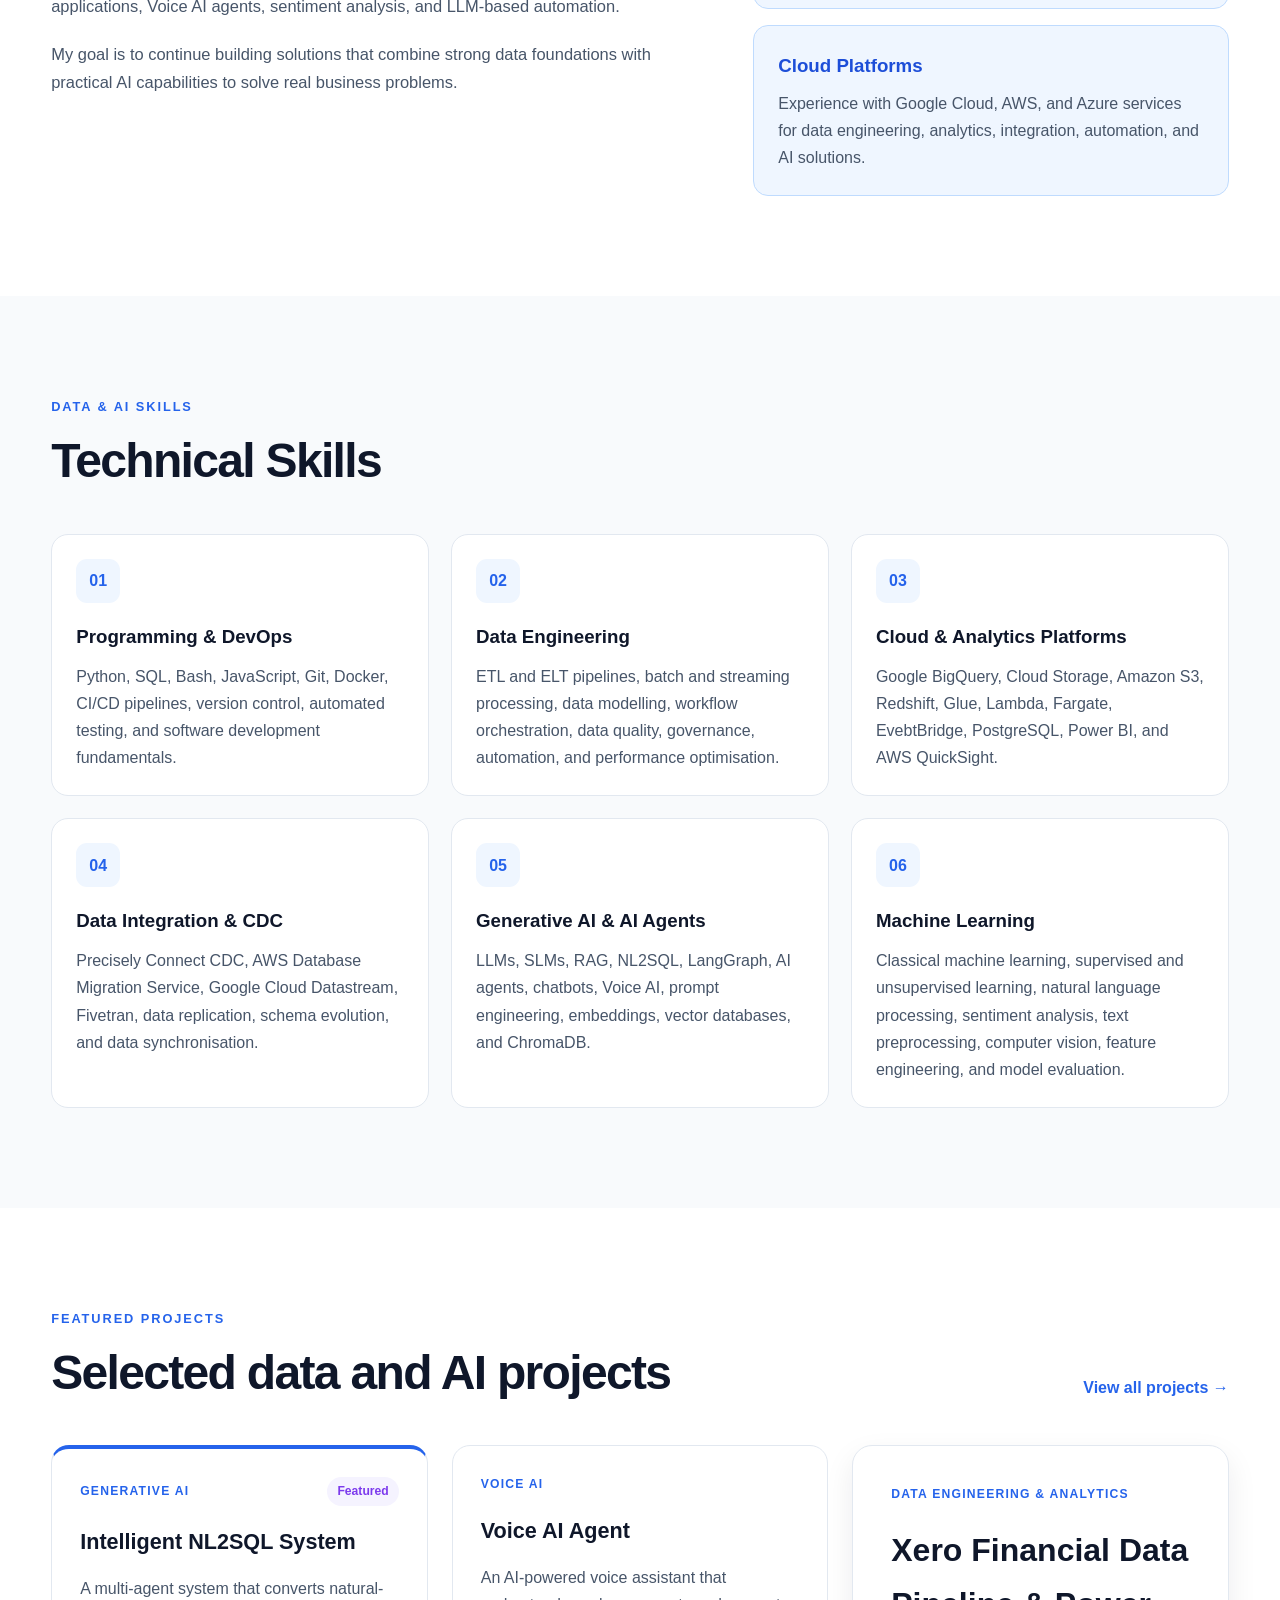
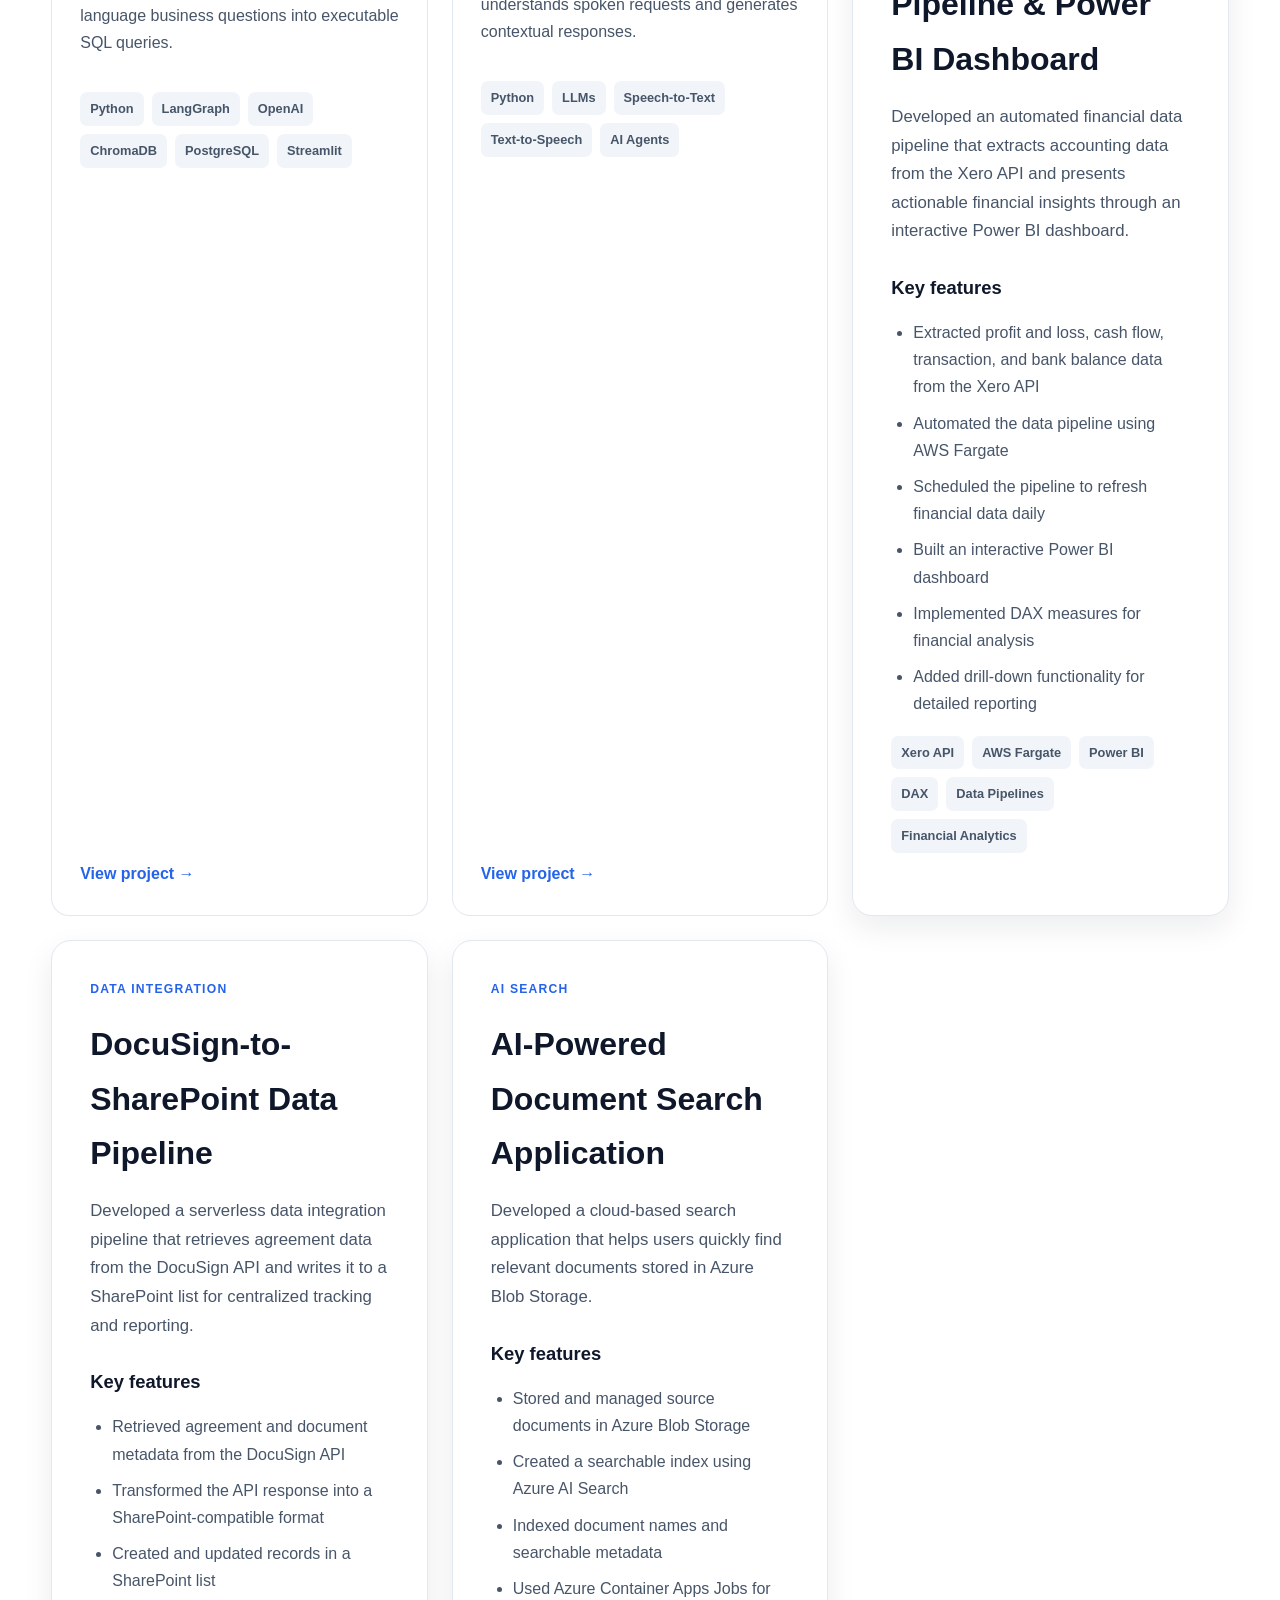
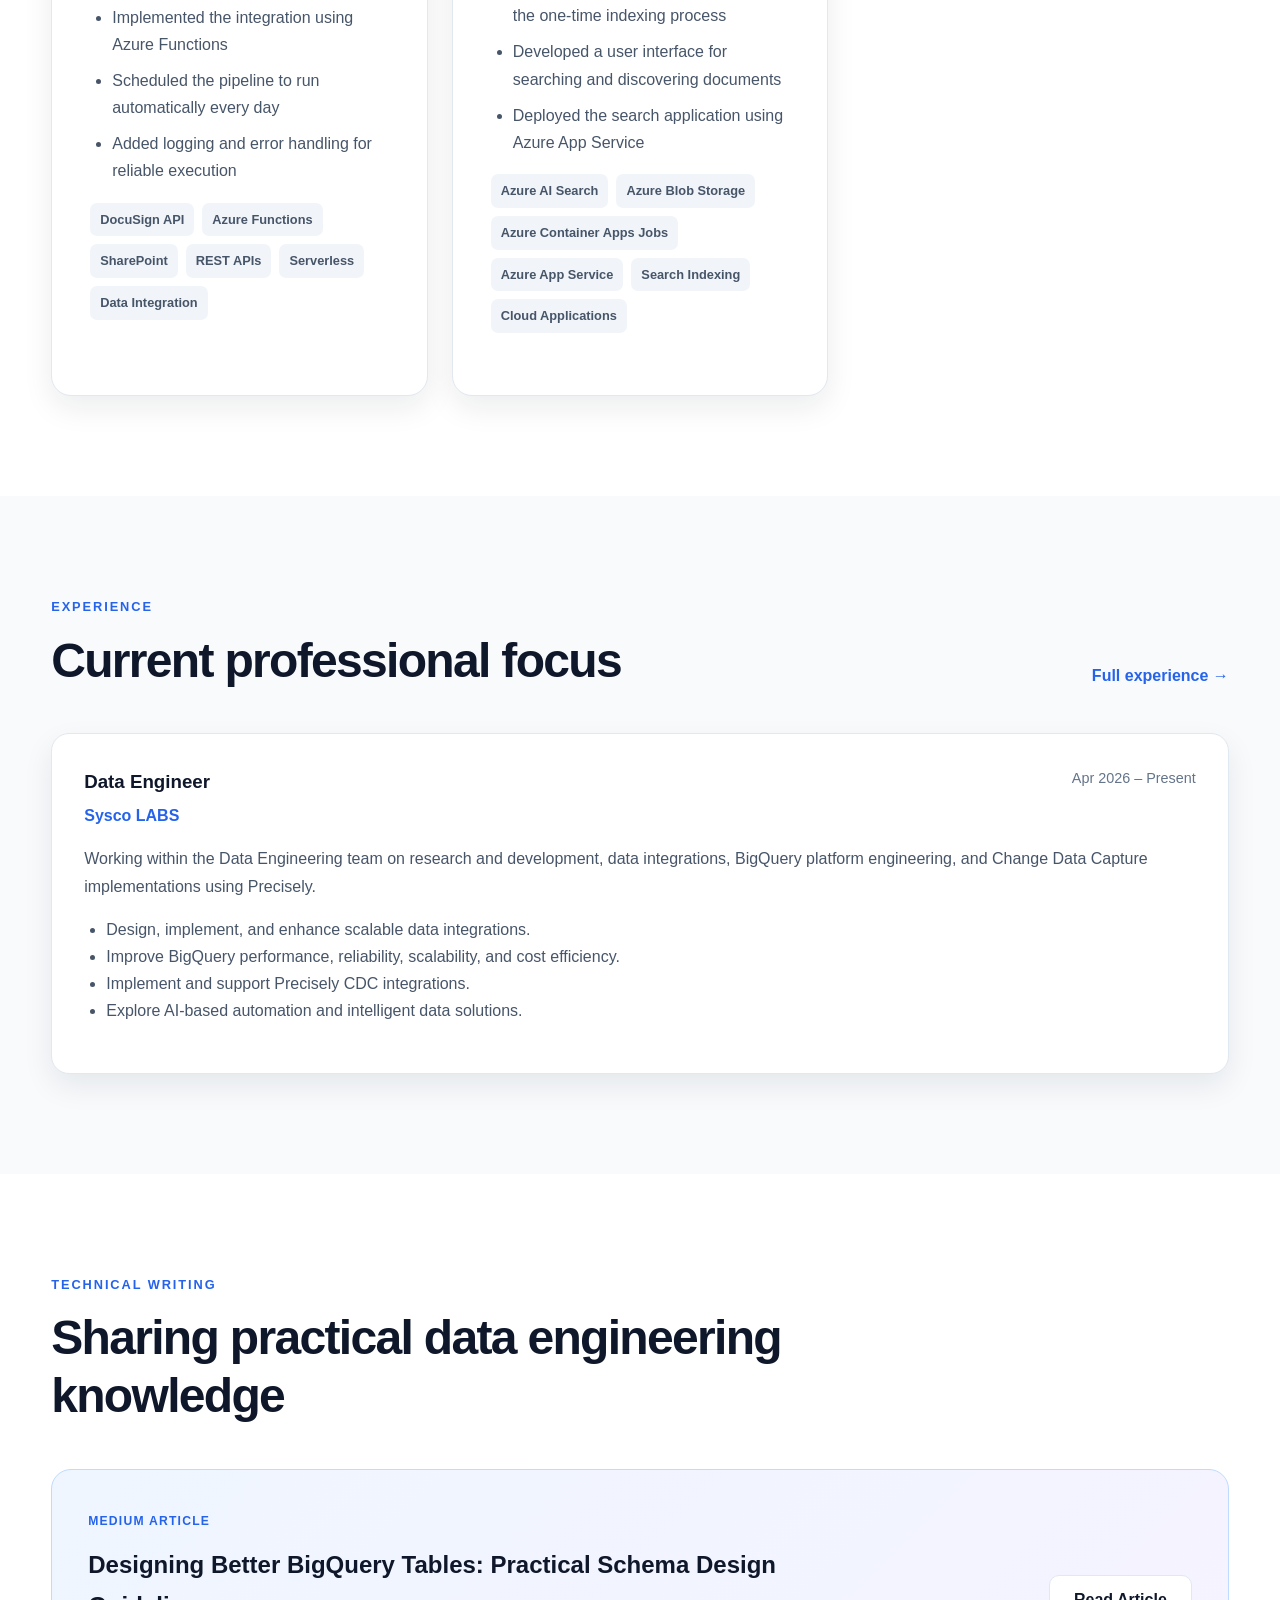
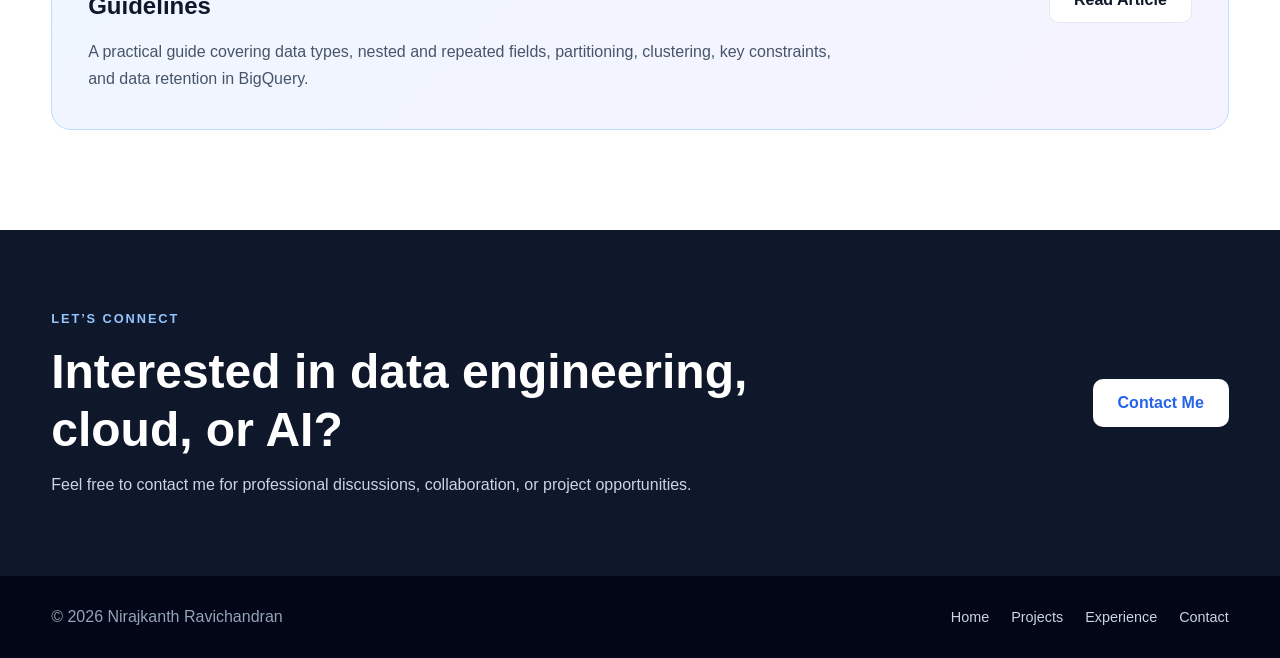
==== commit 03481406: "updated" ====
--- a/index.html
+++ b/index.html
@@ -451,35 +451,182 @@
           </article>
 
 
-          <article class="project-card">
+          <!-- Xero Financial Data Pipeline -->
+          <article
+            class="project-detail-card"
+            id="xero-data-pipeline"
+          >
 
             <div class="project-top">
               <span class="project-category">
-                DATA ENGINEERING
+                DATA ENGINEERING &amp; ANALYTICS
               </span>
             </div>
 
-            <h3>Reddit Data Pipeline</h3>
-
-            <p>
-              An end-to-end AWS data pipeline for extracting,
-              transforming, storing, and analysing Reddit data.
-            </p>
+            <h2>Xero Financial Data Pipeline &amp; Power BI Dashboard</h2>
+
+            <p class="project-summary">
+              Developed an automated financial data pipeline that extracts
+              accounting data from the Xero API and presents actionable
+              financial insights through an interactive Power BI dashboard.
+            </p>
+
+            <h3>Key features</h3>
+
+            <ul class="detail-list">
+              <li>
+                Extracted profit and loss, cash flow, transaction,
+                and bank balance data from the Xero API
+              </li>
+
+              <li>
+                Automated the data pipeline using AWS Fargate
+              </li>
+
+              <li>
+                Scheduled the pipeline to refresh financial data daily
+              </li>
+
+              <li>
+                Built an interactive Power BI dashboard
+              </li>
+
+              <li>
+                Implemented DAX measures for financial analysis
+              </li>
+
+              <li>
+                Added drill-down functionality for detailed reporting
+              </li>
+            </ul>
 
             <div class="technology-list">
-              <span>AWS</span>
-              <span>Airflow</span>
-              <span>Glue</span>
-              <span>Athena</span>
-              <span>Redshift</span>
-            </div>
-
-            <a
-              href="projects.html#reddit-pipeline"
-              class="project-link"
-            >
-              View project →
-            </a>
+              <span>Xero API</span>
+              <span>AWS Fargate</span>
+              <span>Power BI</span>
+              <span>DAX</span>
+              <span>Data Pipelines</span>
+              <span>Financial Analytics</span>
+            </div>
+
+          </article>
+
+
+          <!-- DocuSign Data Pipeline -->
+          <article
+            class="project-detail-card"
+            id="docusign-data-pipeline"
+          >
+
+            <div class="project-top">
+              <span class="project-category">
+                DATA INTEGRATION
+              </span>
+            </div>
+
+            <h2>DocuSign-to-SharePoint Data Pipeline</h2>
+
+            <p class="project-summary">
+              Developed a serverless data integration pipeline that retrieves
+              agreement data from the DocuSign API and writes it to a SharePoint
+              list for centralized tracking and reporting.
+            </p>
+
+            <h3>Key features</h3>
+
+            <ul class="detail-list">
+              <li>
+                Retrieved agreement and document metadata from the DocuSign API
+              </li>
+
+              <li>
+                Transformed the API response into a SharePoint-compatible format
+              </li>
+
+              <li>
+                Created and updated records in a SharePoint list
+              </li>
+
+              <li>
+                Implemented the integration using Azure Functions
+              </li>
+
+              <li>
+                Scheduled the pipeline to run automatically every day
+              </li>
+
+              <li>
+                Added logging and error handling for reliable execution
+              </li>
+            </ul>
+
+            <div class="technology-list">
+              <span>DocuSign API</span>
+              <span>Azure Functions</span>
+              <span>SharePoint</span>
+              <span>REST APIs</span>
+              <span>Serverless</span>
+              <span>Data Integration</span>
+            </div>
+
+          </article>
+
+
+          <!-- AI-Powered Document Search -->
+          <article
+            class="project-detail-card"
+            id="document-search"
+          >
+
+            <div class="project-top">
+              <span class="project-category">
+                AI SEARCH
+              </span>
+            </div>
+
+            <h2>AI-Powered Document Search Application</h2>
+
+            <p class="project-summary">
+              Developed a cloud-based search application that helps users
+              quickly find relevant documents stored in Azure Blob Storage.
+            </p>
+
+            <h3>Key features</h3>
+
+            <ul class="detail-list">
+              <li>
+                Stored and managed source documents in Azure Blob Storage
+              </li>
+
+              <li>
+                Created a searchable index using Azure AI Search
+              </li>
+
+              <li>
+                Indexed document names and searchable metadata
+              </li>
+
+              <li>
+                Used Azure Container Apps Jobs for the one-time indexing process
+              </li>
+
+              <li>
+                Developed a user interface for searching and discovering documents
+              </li>
+
+              <li>
+                Deployed the search application using Azure App Service
+              </li>
+            </ul>
+
+            <div class="technology-list">
+              <span>Azure AI Search</span>
+              <span>Azure Blob Storage</span>
+              <span>Azure Container Apps Jobs</span>
+              <span>Azure App Service</span>
+              <span>Search Indexing</span>
+              <span>Cloud Applications</span>
+            </div>
 
           </article>
 
@@ -525,7 +672,7 @@
             </div>
 
             <span class="experience-date">
-              Add start month 2026 – Present
+              Apr 2026 – Present
             </span>
 
           </div>
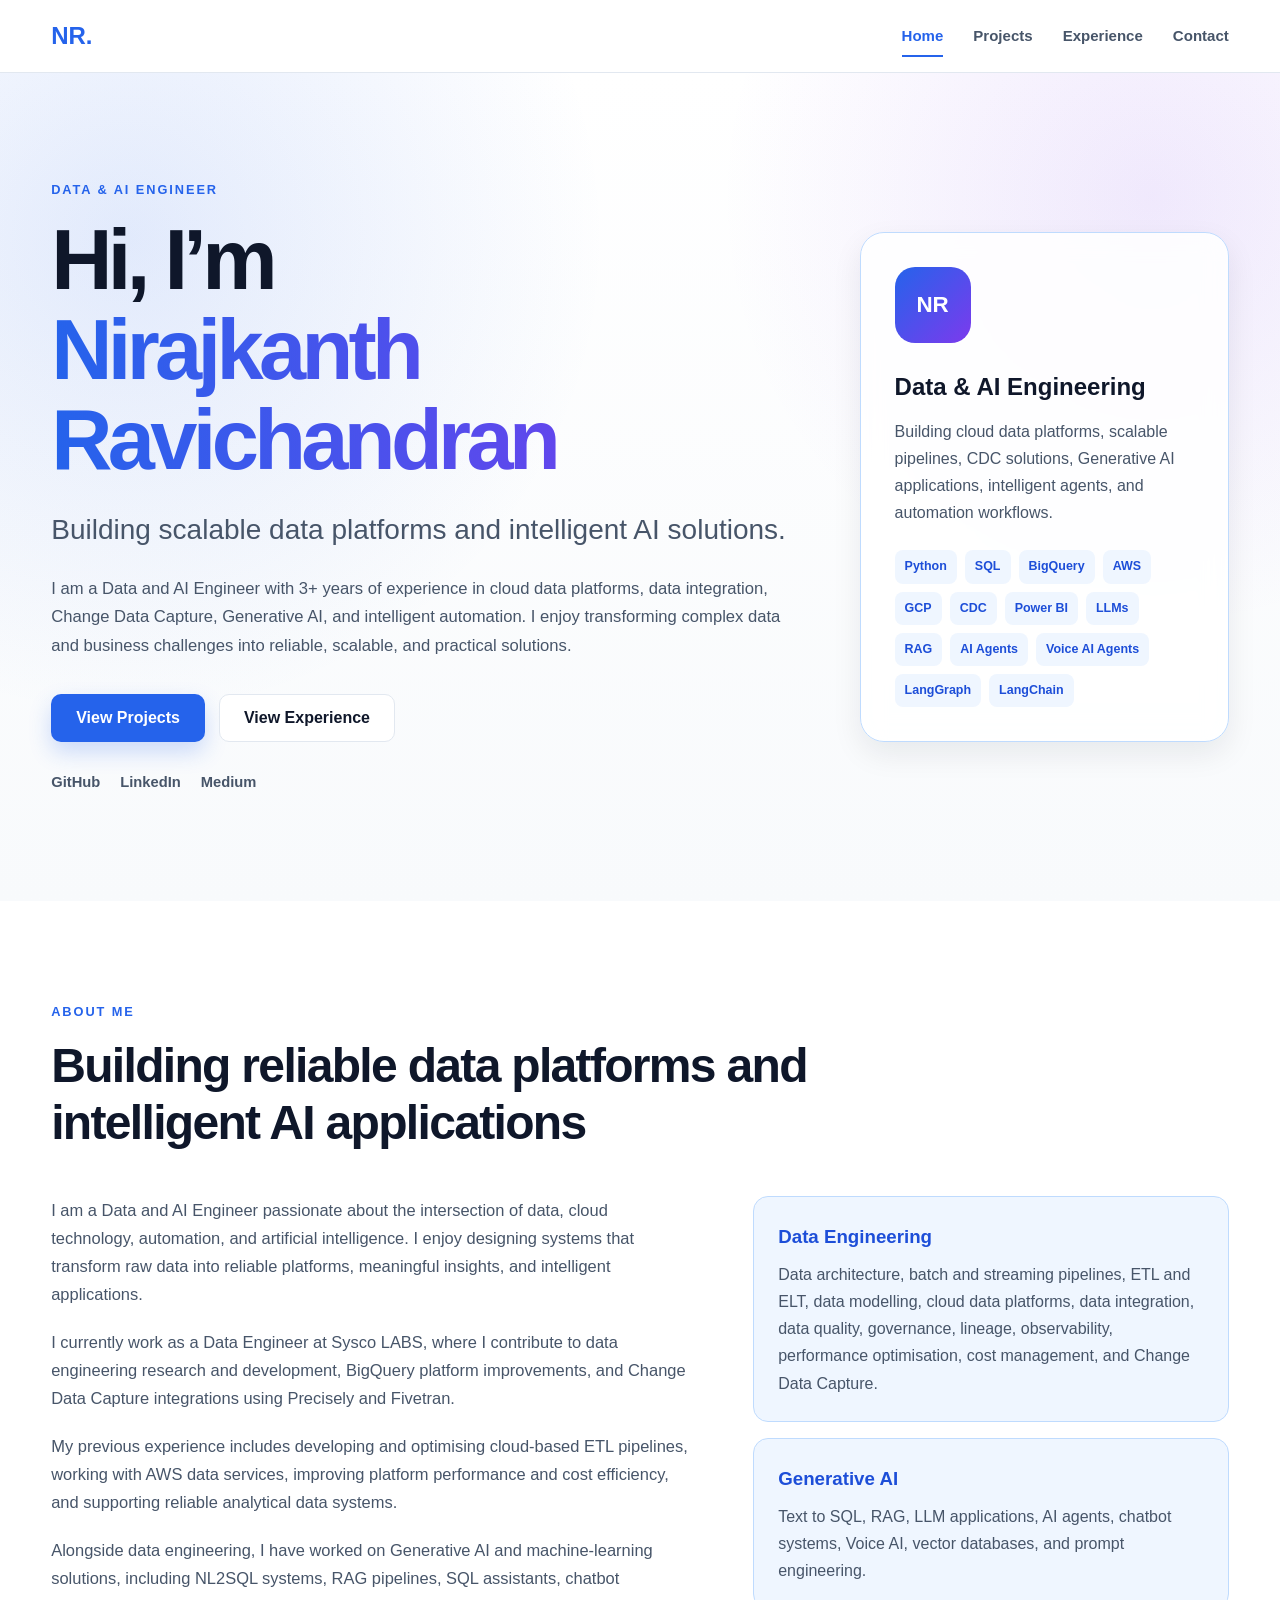
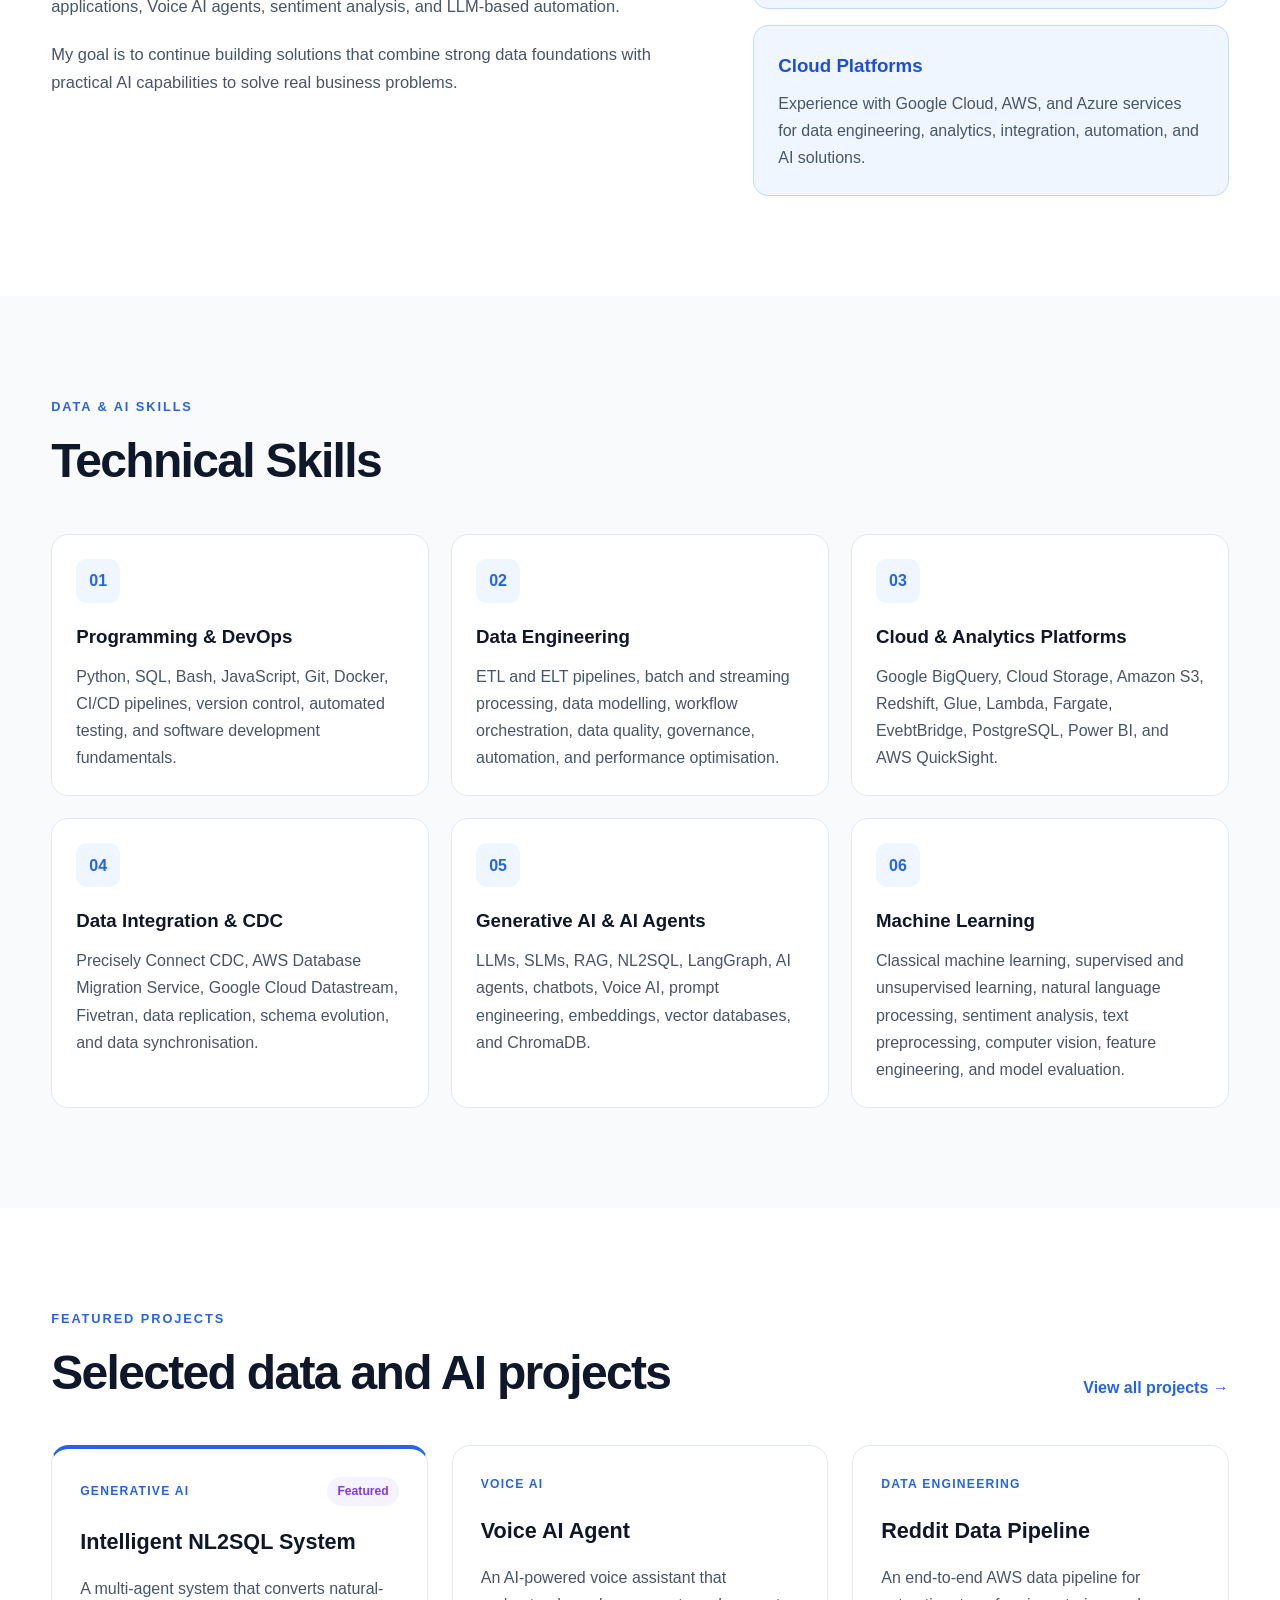
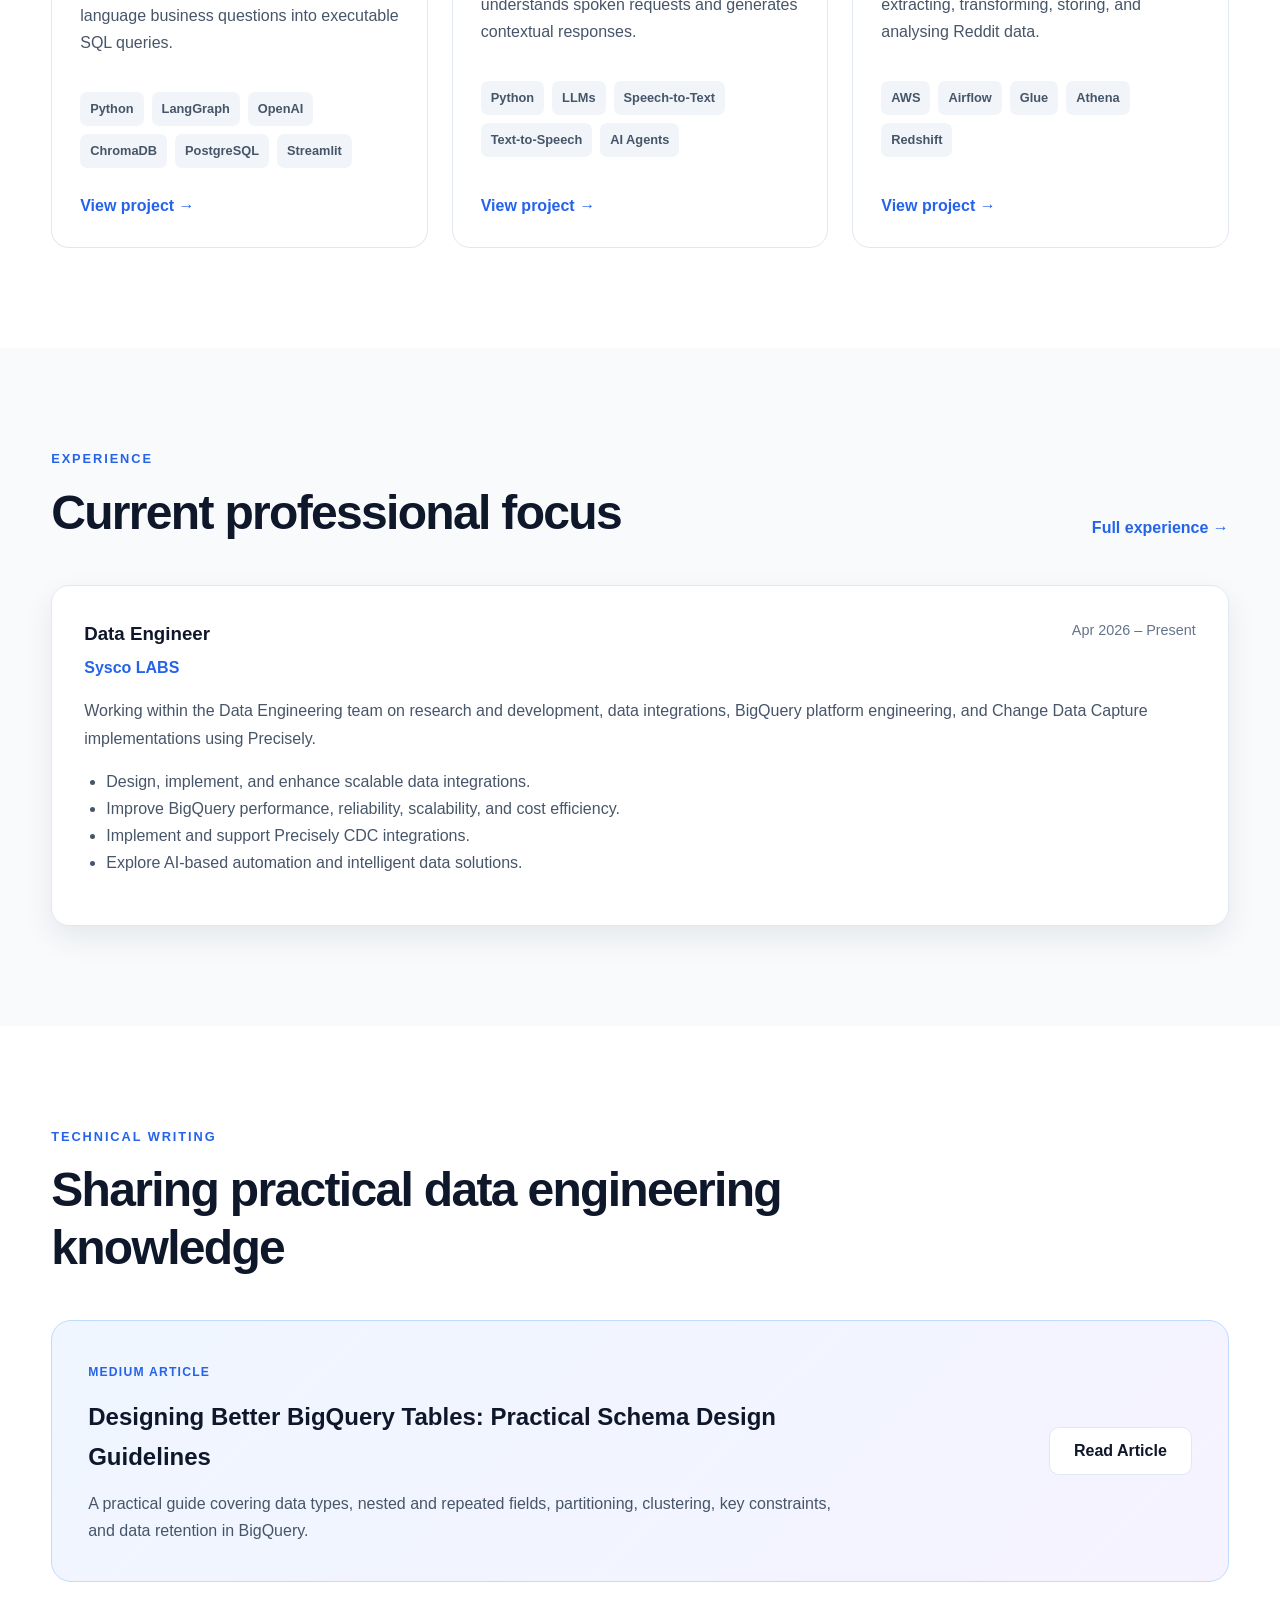
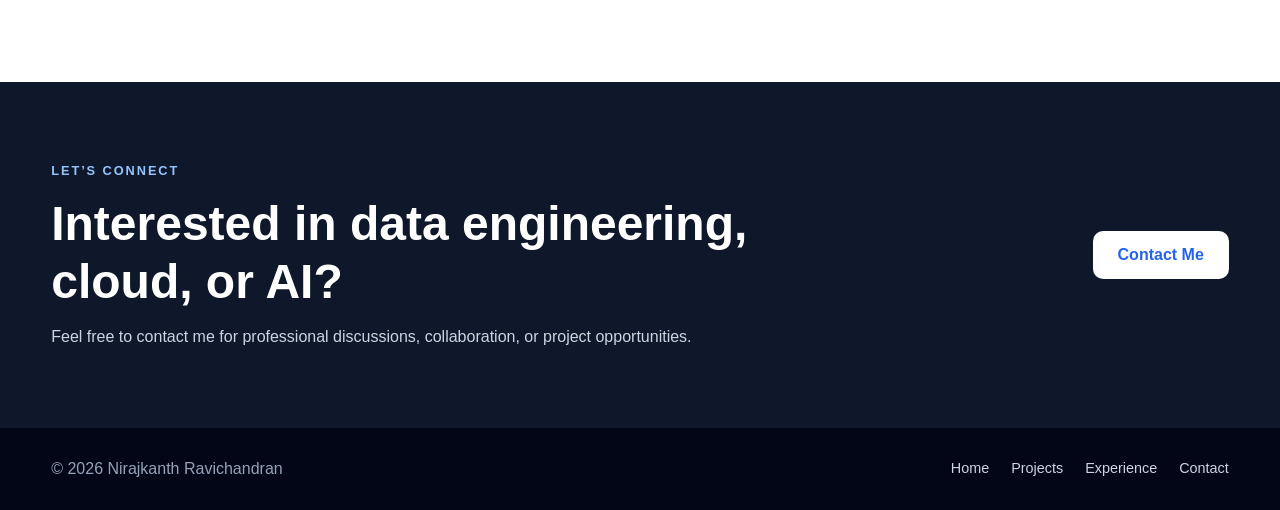
==== commit 35e9bf84: "updated" ====
--- a/index.html
+++ b/index.html
@@ -451,182 +451,35 @@
           </article>
 
 
-          <!-- Xero Financial Data Pipeline -->
-          <article
-            class="project-detail-card"
-            id="xero-data-pipeline"
-          >
+          <article class="project-card">
 
             <div class="project-top">
               <span class="project-category">
-                DATA ENGINEERING &amp; ANALYTICS
+                DATA ENGINEERING
               </span>
             </div>
 
-            <h2>Xero Financial Data Pipeline &amp; Power BI Dashboard</h2>
-
-            <p class="project-summary">
-              Developed an automated financial data pipeline that extracts
-              accounting data from the Xero API and presents actionable
-              financial insights through an interactive Power BI dashboard.
-            </p>
-
-            <h3>Key features</h3>
-
-            <ul class="detail-list">
-              <li>
-                Extracted profit and loss, cash flow, transaction,
-                and bank balance data from the Xero API
-              </li>
-
-              <li>
-                Automated the data pipeline using AWS Fargate
-              </li>
-
-              <li>
-                Scheduled the pipeline to refresh financial data daily
-              </li>
-
-              <li>
-                Built an interactive Power BI dashboard
-              </li>
-
-              <li>
-                Implemented DAX measures for financial analysis
-              </li>
-
-              <li>
-                Added drill-down functionality for detailed reporting
-              </li>
-            </ul>
+            <h3>Reddit Data Pipeline</h3>
+
+            <p>
+              An end-to-end AWS data pipeline for extracting,
+              transforming, storing, and analysing Reddit data.
+            </p>
 
             <div class="technology-list">
-              <span>Xero API</span>
-              <span>AWS Fargate</span>
-              <span>Power BI</span>
-              <span>DAX</span>
-              <span>Data Pipelines</span>
-              <span>Financial Analytics</span>
+              <span>AWS</span>
+              <span>Airflow</span>
+              <span>Glue</span>
+              <span>Athena</span>
+              <span>Redshift</span>
             </div>
 
-          </article>
-
-
-          <!-- DocuSign Data Pipeline -->
-          <article
-            class="project-detail-card"
-            id="docusign-data-pipeline"
-          >
-
-            <div class="project-top">
-              <span class="project-category">
-                DATA INTEGRATION
-              </span>
-            </div>
-
-            <h2>DocuSign-to-SharePoint Data Pipeline</h2>
-
-            <p class="project-summary">
-              Developed a serverless data integration pipeline that retrieves
-              agreement data from the DocuSign API and writes it to a SharePoint
-              list for centralized tracking and reporting.
-            </p>
-
-            <h3>Key features</h3>
-
-            <ul class="detail-list">
-              <li>
-                Retrieved agreement and document metadata from the DocuSign API
-              </li>
-
-              <li>
-                Transformed the API response into a SharePoint-compatible format
-              </li>
-
-              <li>
-                Created and updated records in a SharePoint list
-              </li>
-
-              <li>
-                Implemented the integration using Azure Functions
-              </li>
-
-              <li>
-                Scheduled the pipeline to run automatically every day
-              </li>
-
-              <li>
-                Added logging and error handling for reliable execution
-              </li>
-            </ul>
-
-            <div class="technology-list">
-              <span>DocuSign API</span>
-              <span>Azure Functions</span>
-              <span>SharePoint</span>
-              <span>REST APIs</span>
-              <span>Serverless</span>
-              <span>Data Integration</span>
-            </div>
-
-          </article>
-
-
-          <!-- AI-Powered Document Search -->
-          <article
-            class="project-detail-card"
-            id="document-search"
-          >
-
-            <div class="project-top">
-              <span class="project-category">
-                AI SEARCH
-              </span>
-            </div>
-
-            <h2>AI-Powered Document Search Application</h2>
-
-            <p class="project-summary">
-              Developed a cloud-based search application that helps users
-              quickly find relevant documents stored in Azure Blob Storage.
-            </p>
-
-            <h3>Key features</h3>
-
-            <ul class="detail-list">
-              <li>
-                Stored and managed source documents in Azure Blob Storage
-              </li>
-
-              <li>
-                Created a searchable index using Azure AI Search
-              </li>
-
-              <li>
-                Indexed document names and searchable metadata
-              </li>
-
-              <li>
-                Used Azure Container Apps Jobs for the one-time indexing process
-              </li>
-
-              <li>
-                Developed a user interface for searching and discovering documents
-              </li>
-
-              <li>
-                Deployed the search application using Azure App Service
-              </li>
-            </ul>
-
-            <div class="technology-list">
-              <span>Azure AI Search</span>
-              <span>Azure Blob Storage</span>
-              <span>Azure Container Apps Jobs</span>
-              <span>Azure App Service</span>
-              <span>Search Indexing</span>
-              <span>Cloud Applications</span>
-            </div>
+            <a
+              href="projects.html#reddit-pipeline"
+              class="project-link"
+            >
+              View project →
+            </a>
 
           </article>
 
